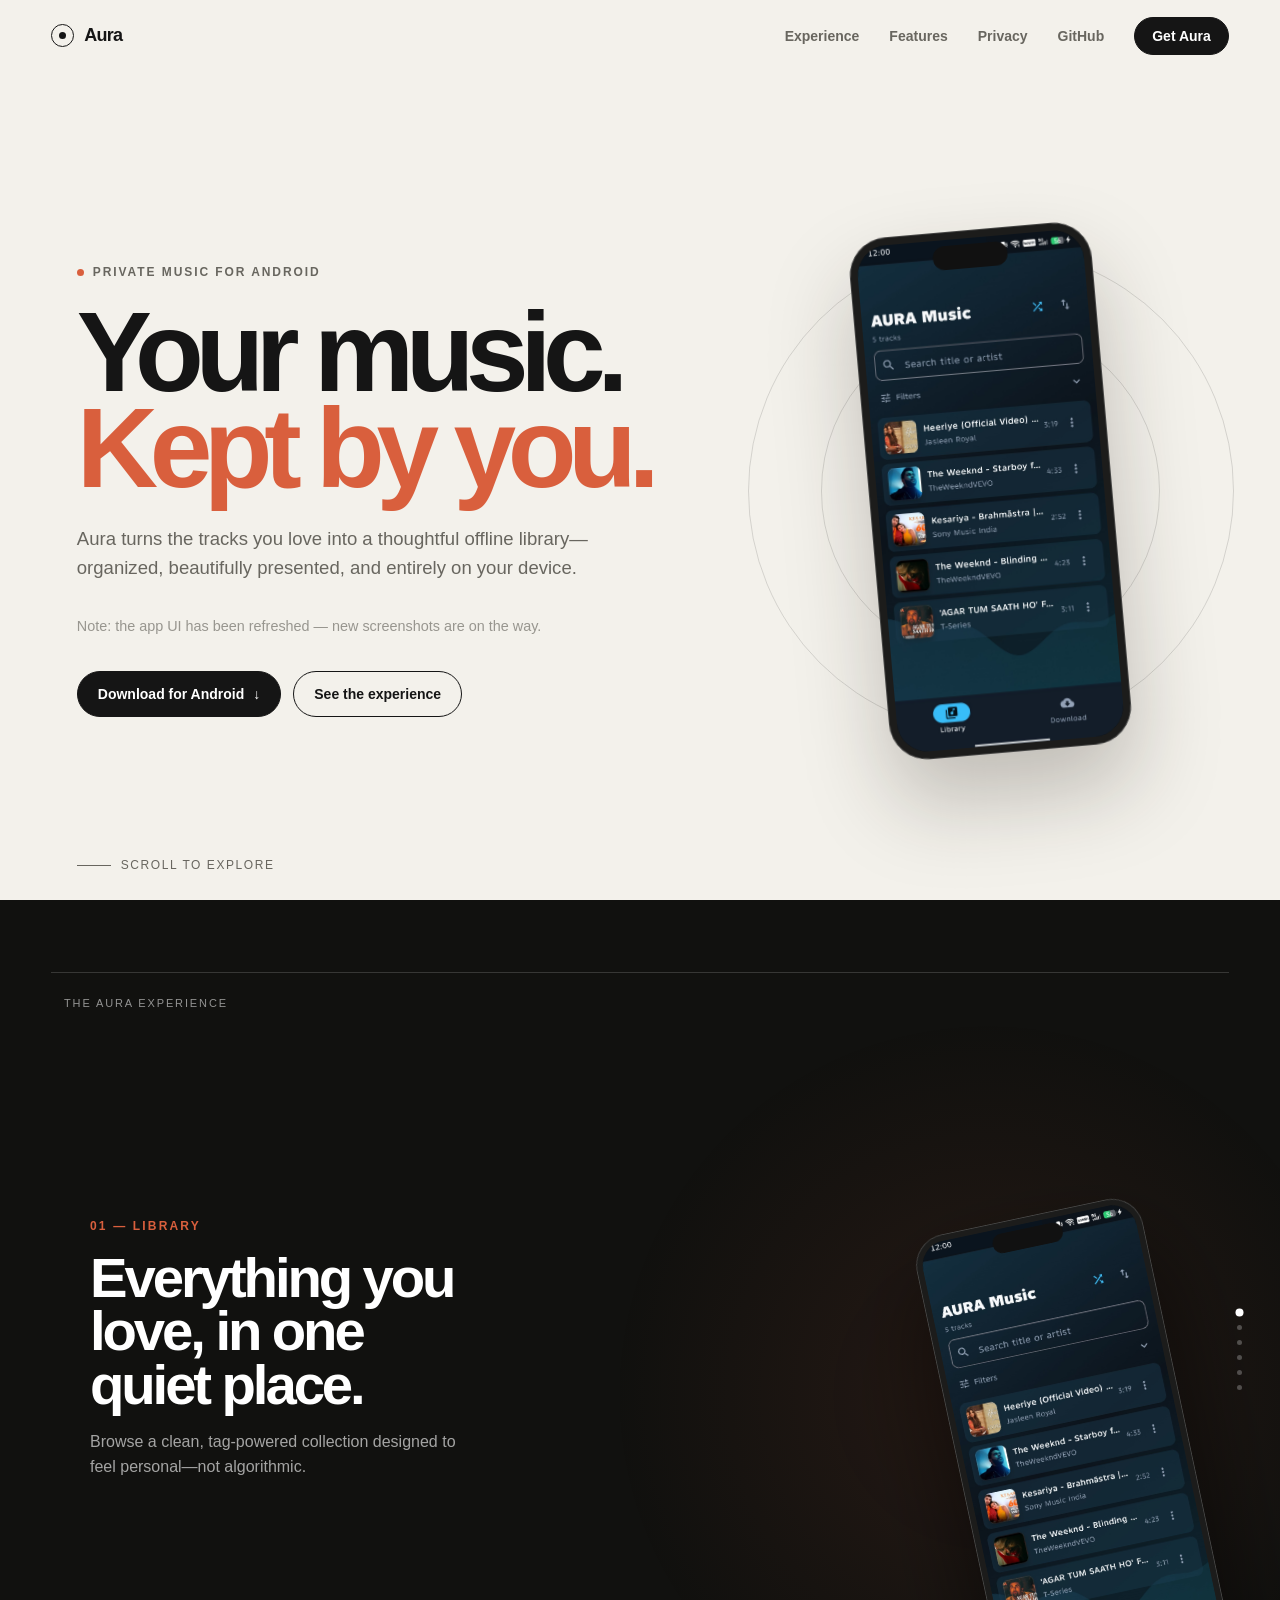
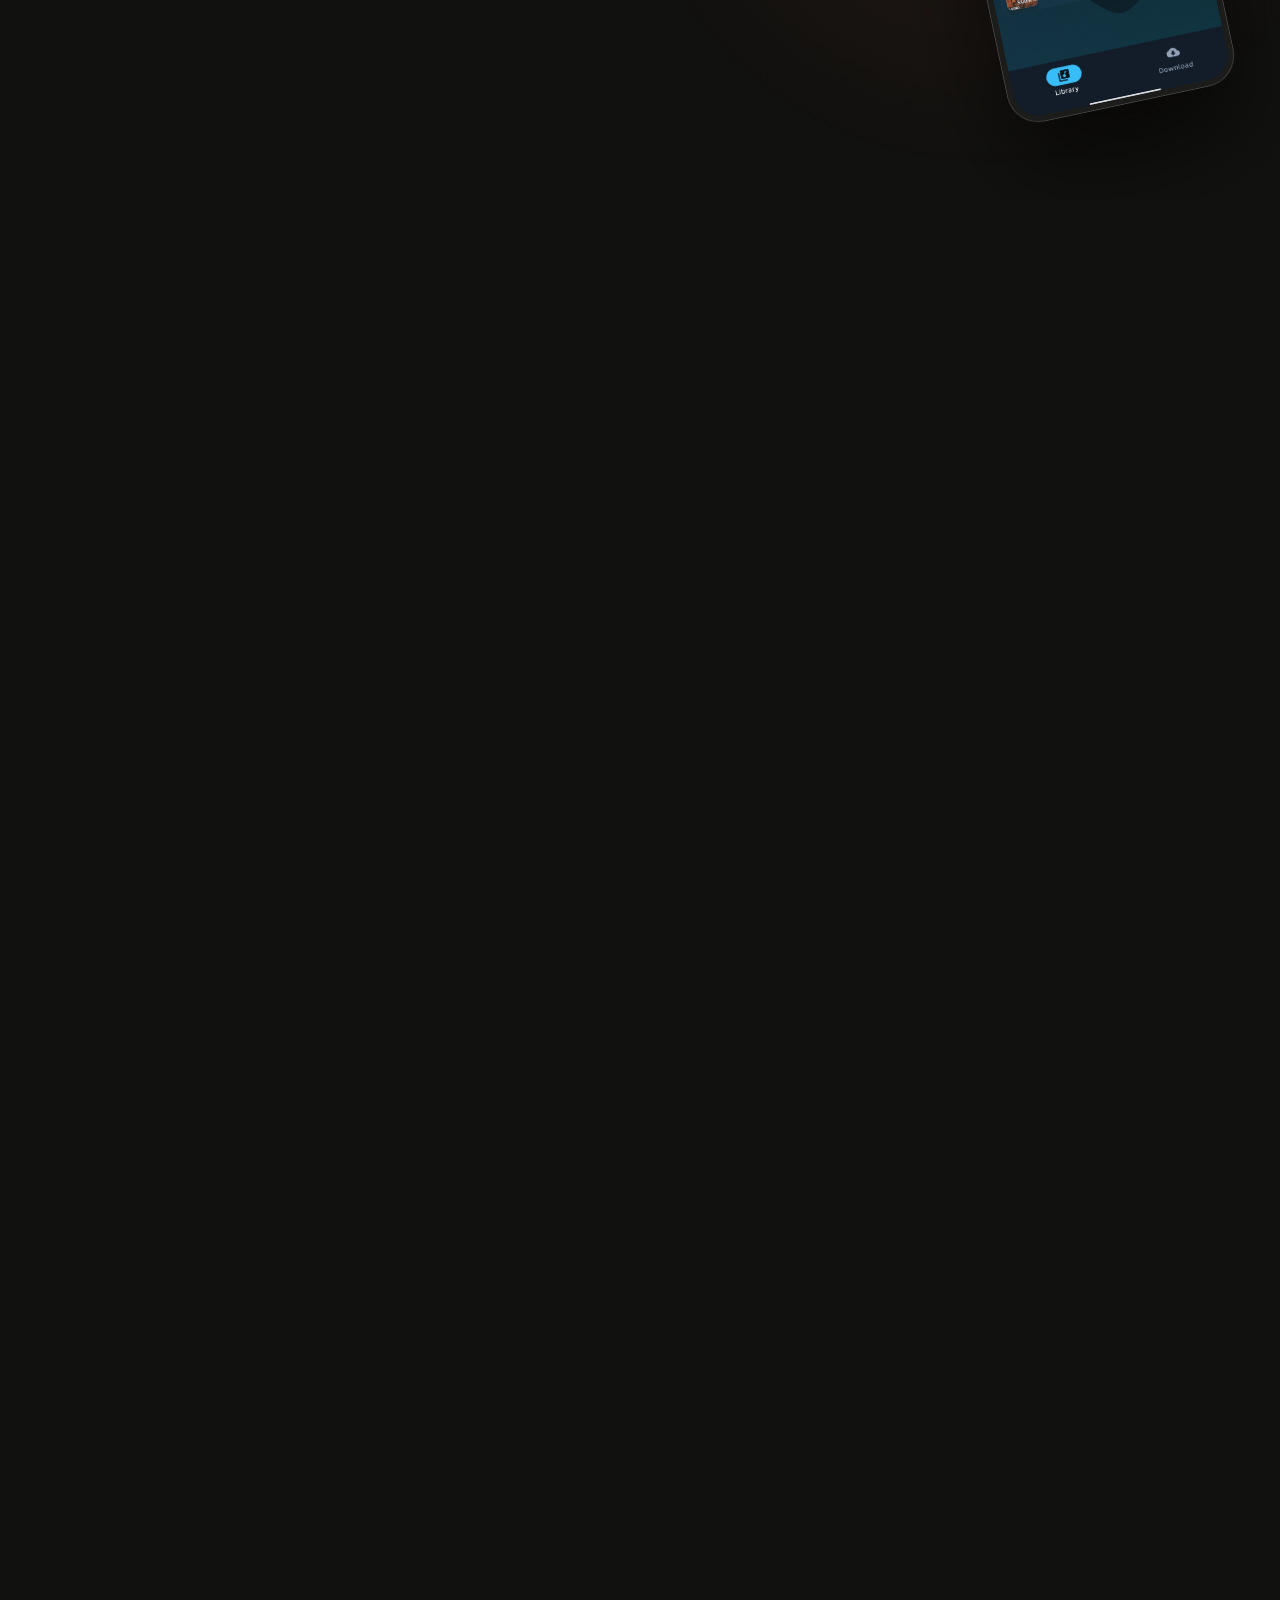
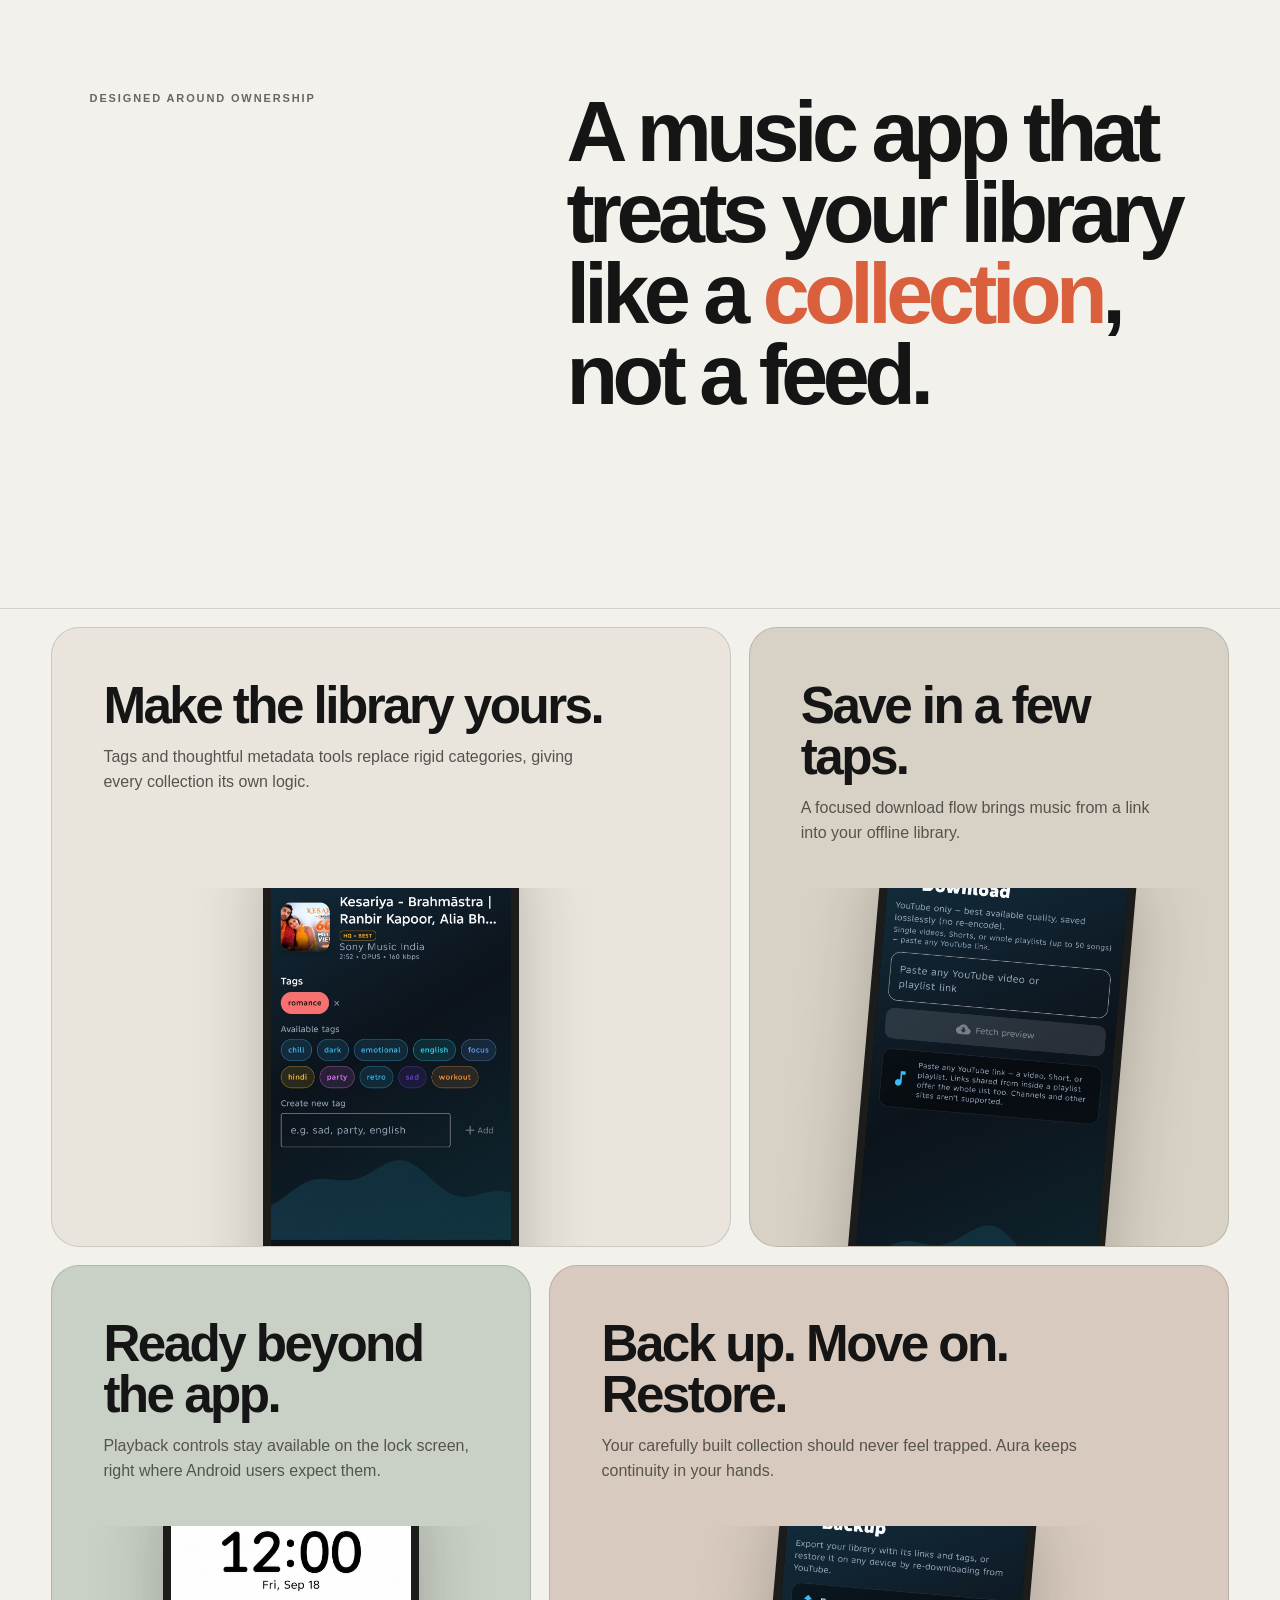
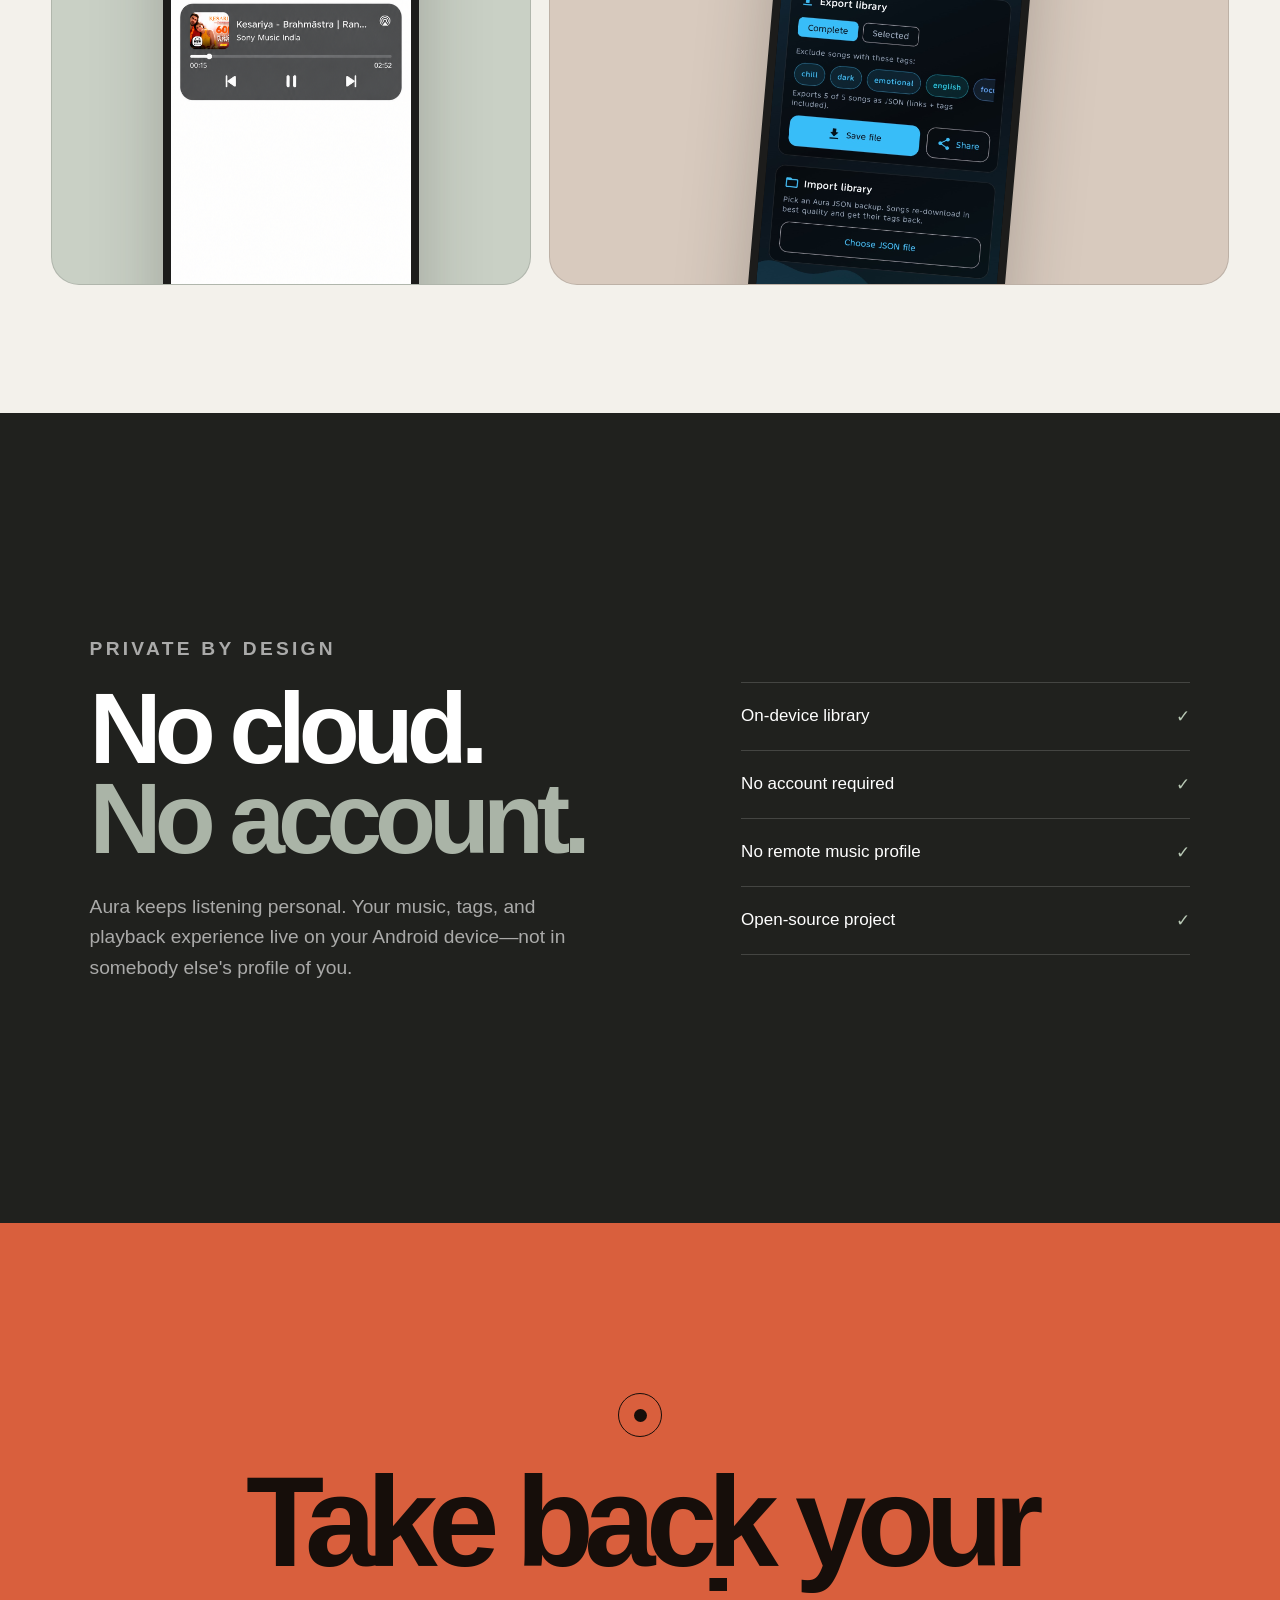
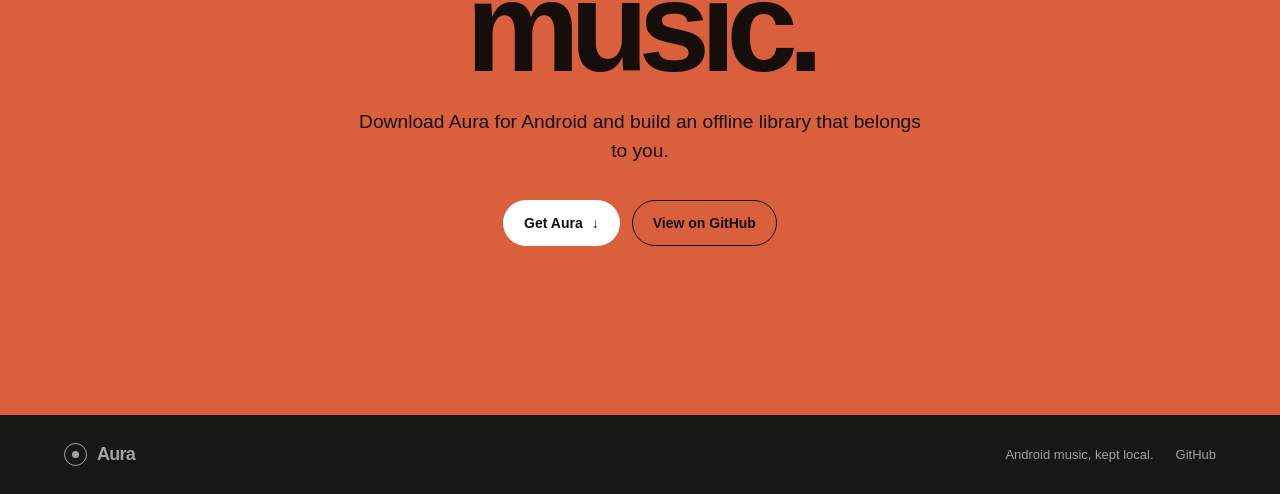
==== site/index.html @ 4f553256 "feat: vault hardening & UI refinement: playback fixes, shared rows, recency-weighted recommendations" ====
<!doctype html>
<html lang="en">
<head>
  <meta charset="utf-8">
  <meta name="viewport" content="width=device-width,initial-scale=1,viewport-fit=cover">
  <meta name="theme-color" content="#f3f1eb">
  <meta name="description" content="Aura is a private, on-device music player for Android—an offline library built around your music.">
  <title>Aura — Your music, kept by you</title>

  <style>
    :root {
      --paper:#f3f1eb;
      --ink:#151515;
      --muted:#68665f;
      --line:rgba(21,21,21,.14);
      --dark:#11110f;
      --accent:#d95f3d;
      --nav-h:72px;
      --ease:cubic-bezier(.22,.61,.36,1);
    }

    *{box-sizing:border-box}
    html{scroll-behavior:smooth;background:var(--paper)}
    body{
      margin:0;
      color:var(--ink);
      background:var(--paper);
      font-family:Inter,ui-sans-serif,-apple-system,BlinkMacSystemFont,"Segoe UI",sans-serif;
      -webkit-font-smoothing:antialiased;
      overflow-x:hidden
    }
    body.menu-open{overflow:hidden}
    img{display:block;max-width:100%}
    a{color:inherit}
    button{font:inherit}
    button,a{-webkit-tap-highlight-color:transparent}

    .skip{
      position:fixed;z-index:1000;top:10px;left:10px;
      padding:10px 14px;background:#fff;border-radius:999px;
      transform:translateY(-160%)
    }
    .skip:focus{transform:none}

    .nav{
      position:fixed;z-index:100;inset:0 0 auto;height:var(--nav-h);
      display:flex;align-items:center;justify-content:space-between;
      padding:0 clamp(20px,4vw,64px);
      border-bottom:1px solid transparent;
      transition:background .35s,border-color .35s
    }
    .nav.is-solid{
      background:rgba(243,241,235,.88);
      border-color:var(--line);
      backdrop-filter:blur(18px);
      -webkit-backdrop-filter:blur(18px)
    }

    .brand{
      display:inline-flex;align-items:center;gap:10px;
      text-decoration:none;font-size:18px;font-weight:760;
      letter-spacing:-.04em
    }
    .brand-mark{
      width:23px;height:23px;border:1.5px solid currentColor;
      border-radius:50%;display:grid;place-items:center
    }
    .brand-mark::after{
      content:"";width:7px;height:7px;background:currentColor;border-radius:50%
    }

    .desktop-nav{display:flex;align-items:center;gap:30px}
    .desktop-nav a,.mobile-panel a{
      text-decoration:none;font-size:14px;font-weight:650
    }
    .desktop-nav a:not(.button-link){color:var(--muted)}

    .button-link,.button{
      display:inline-flex;align-items:center;justify-content:center;gap:9px;
      min-height:46px;padding:0 20px;border-radius:999px;
      text-decoration:none;font-size:14px;font-weight:720;
      border:1px solid var(--ink);
      transition:transform .25s var(--ease),background .25s,color .25s
    }
    .button-link{
      min-height:38px;padding:0 17px;background:var(--ink);color:#fff
    }
    .button:hover,.button-link:hover{transform:translateY(-2px)}
    .button.dark{background:var(--ink);color:#fff}
    .button.light{border-color:rgba(255,255,255,.35);background:#fff;color:#111}
    .button.ghost{background:transparent}

    .menu-button{
      display:none;width:44px;height:44px;padding:0;border:0;
      background:transparent;place-items:center;cursor:pointer
    }
    .menu-button span,.menu-button::before,.menu-button::after{
      content:"";display:block;width:22px;height:1.5px;background:currentColor;
      transition:transform .25s,opacity .2s
    }
    .menu-button span{margin:5px 0}
    .menu-button[aria-expanded="true"] span{opacity:0}
    .menu-button[aria-expanded="true"]::before{transform:translateY(6.5px) rotate(45deg)}
    .menu-button[aria-expanded="true"]::after{transform:translateY(-6.5px) rotate(-45deg)}

    .mobile-panel{
      position:fixed;z-index:90;inset:var(--nav-h) 0 0;
      background:var(--paper);display:flex;flex-direction:column;
      padding:38px 24px 24px;gap:12px;visibility:hidden;opacity:0;
      transform:translateY(-12px);transition:.25s var(--ease)
    }
    .mobile-panel.open{visibility:visible;opacity:1;transform:none}
    .mobile-panel a{
      font-size:clamp(28px,9vw,50px);padding:10px 0;
      border-bottom:1px solid var(--line);letter-spacing:-.04em
    }
    .mobile-panel .button{margin-top:auto;font-size:16px;border:0}

    .hero{
      position:relative;min-height:100svh;
      padding:calc(var(--nav-h) + 70px) clamp(22px,6vw,100px) 60px;
      display:grid;place-items:center;overflow:hidden
    }
    .hero-grid{
      width:min(1380px,100%);
      display:grid;
      grid-template-columns:minmax(0,1.05fr) minmax(310px,.7fr);
      align-items:center;gap:5vw
    }
    .eyebrow{
      display:flex;align-items:center;gap:9px;margin:0 0 26px;
      color:var(--muted);font-size:12px;font-weight:750;
      text-transform:uppercase;letter-spacing:.16em
    }
    .eyebrow::before{
      content:"";width:7px;height:7px;border-radius:50%;background:var(--accent)
    }
    h1,h2,h3,p{margin-top:0}
    h1{
      max-width:830px;margin-bottom:28px;
      font-size:clamp(64px,8.8vw,142px);
      line-height:.85;letter-spacing:-.075em;font-weight:730
    }
    h1 span{display:block;color:var(--accent)}
    .hero-copy>p:not(.eyebrow){
      max-width:580px;margin-bottom:33px;color:var(--muted);
      font-size:clamp(17px,1.45vw,22px);line-height:1.55
    }
    .actions{display:flex;gap:12px;flex-wrap:wrap}

    .hero-stage{
      position:relative;height:min(70vh,720px);min-height:500px;
      display:grid;place-items:center;perspective:1200px
    }
    .hero-orbit{
      position:absolute;width:min(38vw,510px);aspect-ratio:1;
      border:1px solid var(--line);border-radius:50%
    }
    .hero-orbit::before,.hero-orbit::after{
      content:"";position:absolute;inset:15%;
      border:1px solid var(--line);border-radius:50%
    }
    .hero-orbit::after{
      inset:35%;background:var(--accent);border:0;opacity:.08
    }

    .phone{
      position:relative;width:clamp(235px,19vw,310px);
      aspect-ratio:9/19.4;border-radius:clamp(35px,3vw,49px);
      padding:8px;background:#1c1c1b;
      box-shadow:0 44px 85px rgba(38,32,24,.25),
                 inset 0 0 0 1px rgba(255,255,255,.18);
      transform-style:preserve-3d;overflow:hidden
    }
    .phone::before{
      content:"";position:absolute;z-index:5;top:14px;left:50%;
      width:31%;height:24px;transform:translateX(-50%);
      border-radius:15px;background:#111
    }
    .phone::after{
      content:"";position:absolute;z-index:5;right:-3px;top:25%;
      width:3px;height:18%;border-radius:3px;background:#4c4c49
    }
    .screen-stack{
      position:relative;width:100%;height:100%;overflow:hidden;
      border-radius:calc(clamp(35px,3vw,49px) - 8px);background:#0d0d0c
    }
    .phone-screen{
      position:absolute;inset:0;width:100%;height:100%;object-fit:cover;
      opacity:0;transform:scale(1.035);
      transition:opacity .5s var(--ease),transform .7s var(--ease)
    }
    .phone-screen.active{opacity:1;transform:scale(1)}
    .hero-phone{animation:hero-in 1.45s .15s var(--ease) both}

    @keyframes hero-in{
      from{
        opacity:0;
        transform:translate3d(32vw,25vh,0) rotate(18deg) scale(.66)
      }
      to{opacity:1;transform:rotate(-5deg)}
    }

    .scroll-hint{
      position:absolute;bottom:28px;left:clamp(22px,6vw,100px);
      display:flex;align-items:center;gap:10px;color:var(--muted);
      font-size:12px;text-transform:uppercase;letter-spacing:.13em
    }
    .scroll-hint i{
      width:34px;height:1px;background:currentColor;animation:hint 1.6s infinite
    }
    @keyframes hint{
      50%{transform:scaleX(.45);transform-origin:left}
    }

    .story{position:relative;height:600vh;background:#11110f;color:#fff}
    .story-sticky{position:sticky;top:0;height:100svh;overflow:hidden}
    .story-bg{
      position:absolute;inset:0;
      background:radial-gradient(circle at var(--glow-x,50%) 55%,
      rgba(217,95,61,.12),transparent 34%);
      opacity:.85
    }
    .story-rule{
      position:absolute;inset:var(--nav-h) clamp(20px,4vw,60px) auto;
      height:1px;background:rgba(255,255,255,.16)
    }
    .chapter-label{
      position:absolute;top:calc(var(--nav-h) + 25px);
      left:clamp(22px,5vw,76px);font-size:11px;text-transform:uppercase;
      letter-spacing:.17em;color:rgba(255,255,255,.55)
    }
    .story-phone-wrap{
      position:absolute;inset:0;display:grid;place-items:center;
      pointer-events:none;perspective:1600px
    }
    .story-phone{
      width:clamp(230px,22vw,330px);will-change:transform;
      box-shadow:0 60px 120px rgba(0,0,0,.6),
                 inset 0 0 0 1px rgba(255,255,255,.18)
    }

    .chapters{position:absolute;inset:0;pointer-events:none}
    .chapter{
      position:absolute;top:50%;width:min(420px,31vw);
      opacity:0;transform:translateY(calc(-50% + 28px));
      will-change:opacity,transform
    }
    .chapter:nth-child(odd){left:clamp(24px,7vw,110px)}
    .chapter:nth-child(even){right:clamp(24px,7vw,110px)}
    .chapter-number{
      display:block;margin-bottom:18px;color:var(--accent);
      font-size:12px;font-weight:800;letter-spacing:.18em
    }
    .chapter h2{
      margin-bottom:19px;font-size:clamp(38px,4.4vw,72px);
      line-height:.95;letter-spacing:-.055em;font-weight:690
    }
    .chapter p{
      max-width:380px;margin:0;color:rgba(255,255,255,.62);
      font-size:clamp(15px,1.25vw,19px);line-height:1.55
    }

    .progress-dots{
      position:absolute;z-index:4;right:clamp(18px,3vw,44px);
      top:50%;display:grid;gap:10px;transform:translateY(-50%)
    }
    .progress-dots i{
      display:block;width:5px;height:5px;border-radius:50%;
      background:rgba(255,255,255,.25);transition:.25s
    }
    .progress-dots i.active{background:#fff;transform:scale(1.6)}

    .editorial{position:relative;background:var(--paper)}
    .intro{
      padding:clamp(100px,15vw,220px) clamp(22px,7vw,110px);
      display:grid;grid-template-columns:.75fr 1.25fr;gap:8vw;
      border-bottom:1px solid var(--line)
    }
    .section-kicker{
      font-size:11px;font-weight:800;letter-spacing:.17em;
      text-transform:uppercase;color:var(--muted)
    }
    .display-copy{
      max-width:950px;margin:0;font-size:clamp(44px,6.6vw,108px);
      line-height:.96;letter-spacing:-.065em;font-weight:690
    }
    .display-copy em{color:var(--accent);font-style:normal}

    .feature-grid{
      display:grid;grid-template-columns:repeat(12,1fr);gap:18px;
      padding:18px clamp(18px,4vw,64px) clamp(100px,10vw,160px)
    }
    .feature-card{
      position:relative;min-height:620px;padding:clamp(28px,4vw,56px);
      border:1px solid var(--line);border-radius:28px;
      overflow:hidden;background:#e9e5dc
    }
    .feature-card:nth-child(1){grid-column:span 7}
    .feature-card:nth-child(2){grid-column:span 5;background:#d8d1c5}
    .feature-card:nth-child(3){grid-column:span 5;background:#c9d0c5}
    .feature-card:nth-child(4){grid-column:span 7;background:#d8cabe}
    .feature-card h3{
      max-width:570px;margin-bottom:14px;
      font-size:clamp(31px,4vw,58px);line-height:1;letter-spacing:-.05em
    }
    .feature-card p{
      max-width:510px;color:#56534d;line-height:1.55;font-size:16px
    }
    .card-visual{
      position:absolute;inset:42% 0 0;display:grid;
      place-items:end center;overflow:hidden
    }
    .card-phone{
      width:clamp(210px,20vw,310px);transform:translateY(20%);
      box-shadow:0 38px 70px rgba(36,32,26,.25)
    }
    .feature-card:nth-child(even) .card-phone{
      transform:translateY(24%) rotate(5deg)
    }

    .privacy{
      min-height:90svh;padding:clamp(90px,12vw,170px) clamp(22px,7vw,110px);
      background:#20211e;color:#fff;display:grid;
      grid-template-columns:1.1fr .9fr;align-items:center;gap:8vw
    }
    .privacy h2{
      max-width:780px;margin-bottom:28px;font-size:clamp(52px,7.8vw,120px);
      line-height:.9;letter-spacing:-.07em
    }
    .privacy h2 span{color:#aab4a7}
    .privacy p{
      max-width:520px;color:rgba(255,255,255,.62);
      font-size:clamp(17px,1.5vw,22px);line-height:1.6
    }
    .privacy-list{
      list-style:none;margin:0;padding:0;
      border-top:1px solid rgba(255,255,255,.16)
    }
    .privacy-list li{
      display:flex;align-items:center;justify-content:space-between;
      padding:23px 0;border-bottom:1px solid rgba(255,255,255,.16);
      font-size:17px
    }
    .privacy-list li::after{content:"✓";color:#b8c8b5}

    .closing{
      min-height:88svh;padding:100px 24px;display:grid;place-items:center;
      text-align:center;background:var(--accent);color:#160e0a
    }
    .closing-inner{max-width:1100px}
    .closing .brand-mark{margin:0 auto 33px;width:44px;height:44px}
    .closing .brand-mark::after{width:13px;height:13px}
    .closing h2{
      margin-bottom:28px;font-size:clamp(64px,10vw,156px);
      line-height:.82;letter-spacing:-.075em
    }
    .closing p{
      margin:0 auto 34px;max-width:580px;
      font-size:clamp(17px,1.5vw,21px);line-height:1.5
    }

    footer{
      padding:28px clamp(22px,5vw,76px);display:flex;
      justify-content:space-between;align-items:center;gap:24px;
      background:#171715;color:rgba(255,255,255,.6);font-size:13px
    }
    footer div{display:flex;gap:22px}
    footer a{text-decoration:none}

    .reveal{
      opacity:0;transform:translateY(28px);
      transition:opacity .8s var(--ease),transform .8s var(--ease)
    }
    .reveal.visible{opacity:1;transform:none}

    @media(max-width:900px){
      .desktop-nav{display:none}
      .menu-button{display:grid}
      .hero{padding-top:calc(var(--nav-h) + 50px)}
      .hero-grid{grid-template-columns:1fr;text-align:center}
      .hero-copy{display:grid;justify-items:center}
      .hero-copy>p:not(.eyebrow){max-width:670px}
      .actions{justify-content:center}
      .hero-stage{height:54vh;min-height:440px}
      .hero-orbit{width:min(72vw,460px)}
      .scroll-hint{display:none}
      .chapter{width:min(42vw,330px)}
      .chapter:nth-child(odd){left:24px}
      .chapter:nth-child(even){right:24px}
      .chapter h2{font-size:clamp(34px,6vw,52px)}
      .intro{grid-template-columns:1fr;gap:34px}
      .feature-card:nth-child(n){grid-column:span 12;min-height:650px}
      .privacy{grid-template-columns:1fr;gap:60px}
    }

    @media(max-width:620px){
      :root{--nav-h:64px}
      .nav{padding:0 18px}
      .hero{min-height:100svh;padding:110px 18px 35px}
      h1{font-size:clamp(58px,18vw,94px)}
      .hero-stage{min-height:405px;height:48vh}
      .hero-phone{width:210px}
      .story{height:530vh}
      .story-phone-wrap{align-items:start;padding-top:17vh}
      .story-phone{width:190px}
      .chapter{
        top:auto!important;left:22px!important;right:22px!important;
        bottom:7vh;width:auto;text-align:center;transform:translateY(20px)
      }
      .chapter p{margin-inline:auto}
      .chapter h2{font-size:clamp(35px,11vw,54px)}
      .chapter-number{margin-bottom:10px}
      .progress-dots{right:12px}
      .intro{padding:100px 22px}
      .feature-grid{padding:12px 12px 90px;gap:12px}
      .feature-card:nth-child(n){
        min-height:590px;padding:30px 24px;border-radius:22px
      }
      .card-visual{inset:45% 0 0}
      .card-phone{width:235px}
      .privacy{padding:100px 24px}
      .closing{min-height:80svh}
      footer{align-items:flex-start;flex-direction:column}
    }

    @media(prefers-reduced-motion:reduce){
      html{scroll-behavior:auto}
      *,*::before,*::after{
        animation-duration:.001ms!important;
        animation-iteration-count:1!important;
        transition-duration:.001ms!important
      }
      .story{height:auto;padding:90px 22px}
      .story-sticky{
        height:auto;overflow:visible;display:grid;gap:55px
      }
      .story-phone-wrap{
        position:relative;height:540px;padding:0;order:1
      }
      .chapters{position:relative;display:grid;gap:75px;order:2}
      .chapter{
        position:relative!important;inset:auto!important;
        width:min(620px,100%);margin:auto;text-align:center;
        opacity:1!important;transform:none!important
      }
      .chapter p{margin:auto}
      .progress-dots,.story-rule,.chapter-label{display:none}
      .story-phone{transform:none!important}
      .reveal{opacity:1;transform:none}
    }
  </style>
</head>

<body>
  <a class="skip" href="#main">Skip to content</a>

  <header class="nav" id="siteNav">
    <a class="brand" href="#top" aria-label="Aura home">
      <span class="brand-mark" aria-hidden="true"></span>
      Aura
    </a>

    <nav class="desktop-nav" aria-label="Primary navigation">
      <a href="#experience">Experience</a>
      <a href="#features">Features</a>
      <a href="#privacy">Privacy</a>
      <a href="https://github.com/Ai-Chetan/Aura-Music" target="_blank" rel="noopener noreferrer">GitHub</a>
      <a class="button-link" href="https://github.com/Ai-Chetan/Aura-Music/releases" target="_blank" rel="noopener noreferrer">Get Aura</a>
    </nav>

    <button class="menu-button" id="menuButton" type="button"
      aria-label="Open navigation" aria-controls="mobilePanel"
      aria-expanded="false">
      <span></span>
    </button>
  </header>

  <nav class="mobile-panel" id="mobilePanel" aria-label="Mobile navigation">
    <a href="#experience">Experience</a>
    <a href="#features">Features</a>
    <a href="#privacy">Privacy</a>
    <a href="https://github.com/Ai-Chetan/Aura-Music" target="_blank" rel="noopener noreferrer">GitHub</a>
    <a class="button dark" href="https://github.com/Ai-Chetan/Aura-Music/releases" target="_blank" rel="noopener noreferrer">Download Aura</a>
  </nav>

  <main id="main">
    <section class="hero" id="top" aria-labelledby="hero-title">
      <div class="hero-grid">
        <div class="hero-copy">
          <p class="eyebrow">Private music for Android</p>

          <h1 id="hero-title">
            Your music.
            <span>Kept by you.</span>
          </h1>

          <p>
            Aura turns the tracks you love into a thoughtful offline
            library—organized, beautifully presented, and entirely on your
            device.
          </p>

          <p style="opacity:.65;font-size:.9em">
            Note: the app UI has been refreshed — new screenshots are on the way.
          </p>

          <div class="actions">
            <a class="button dark" href="https://github.com/Ai-Chetan/Aura-Music/releases" target="_blank" rel="noopener noreferrer">
              Download for Android <span aria-hidden="true">↓</span>
            </a>
            <a class="button ghost" href="#experience">See the experience</a>
          </div>
        </div>

        <div class="hero-stage" aria-label="Aura app shown on a phone">
          <div class="hero-orbit" aria-hidden="true"></div>

          <div class="phone hero-phone" aria-hidden="true">
            <div class="screen-stack">
              <img class="phone-screen active"
                src="screenshots/library.png"
                data-fallback="../docs/screenshots/library.png"
                alt="">
            </div>
          </div>
        </div>
      </div>

      <div class="scroll-hint" aria-hidden="true">
        <i></i>Scroll to explore
      </div>
    </section>

    <section class="story" id="experience" aria-label="Aura product experience">
      <div class="story-sticky">
        <div class="story-bg" aria-hidden="true"></div>
        <div class="story-rule"></div>
        <div class="chapter-label">The Aura experience</div>

        <div class="story-phone-wrap">
          <div class="phone story-phone" id="storyPhone" aria-hidden="true">
            <div class="screen-stack">
              <img class="phone-screen active" src="screenshots/library.png" data-fallback="../docs/screenshots/library.png" alt="">
              <img class="phone-screen" src="screenshots/download.png" data-fallback="../docs/screenshots/download.png" alt="">
              <img class="phone-screen" src="screenshots/now-playing.png" data-fallback="../docs/screenshots/now-playing.png" alt="">
              <img class="phone-screen" src="screenshots/song-detail.png" data-fallback="../docs/screenshots/song-detail.png" alt="">
              <img class="phone-screen" src="screenshots/backup.png" data-fallback="../docs/screenshots/backup.png" alt="">
              <img class="phone-screen" src="screenshots/lock-screen.png" data-fallback="../docs/screenshots/lock-screen.png" alt="">
            </div>
          </div>
        </div>

        <div class="chapters">
          <article class="chapter">
            <span class="chapter-number">01 — LIBRARY</span>
            <h2>Everything you love, in one quiet place.</h2>
            <p>Browse a clean, tag-powered collection designed to feel personal—not algorithmic.</p>
          </article>

          <article class="chapter">
            <span class="chapter-number">02 — SAVE</span>
            <h2>Paste a link. Keep the music.</h2>
            <p>Bring music into Aura with a direct, understandable flow and best-available audio.</p>
          </article>

          <article class="chapter">
            <span class="chapter-number">03 — LISTEN</span>
            <h2>A player that gets out of the way.</h2>
            <p>Artwork, essential controls, and a focused interface make the track the centerpiece.</p>
          </article>

          <article class="chapter">
            <span class="chapter-number">04 — DETAILS</span>
            <h2>Your library, shaped your way.</h2>
            <p>Edit titles, artwork, artists, and tags so every track belongs exactly where you expect.</p>
          </article>

          <article class="chapter">
            <span class="chapter-number">05 — BACKUP</span>
            <h2>Your collection stays portable.</h2>
            <p>Back up what matters and restore it when you need it. No account required.</p>
          </article>

          <article class="chapter">
            <span class="chapter-number">06 — CONTROLS</span>
            <h2>Present, even when the app is not.</h2>
            <p>Full lock-screen controls keep playback close without pulling you away from the moment.</p>
          </article>
        </div>

        <div class="progress-dots" aria-hidden="true">
          <i></i><i></i><i></i><i></i><i></i><i></i>
        </div>
      </div>
    </section>

    <div class="editorial">
      <section class="intro" aria-labelledby="intro-title">
        <p class="section-kicker reveal">Designed around ownership</p>
        <h2 class="display-copy reveal" id="intro-title">
          A music app that treats your library like a
          <em>collection</em>, not a feed.
        </h2>
      </section>

      <section class="feature-grid" id="features" aria-label="Aura features">
        <article class="feature-card reveal">
          <h3>Make the library yours.</h3>
          <p>Tags and thoughtful metadata tools replace rigid categories, giving every collection its own logic.</p>
          <div class="card-visual">
            <div class="phone card-phone" aria-hidden="true">
              <div class="screen-stack">
                <img class="phone-screen active" src="screenshots/song-detail.png" data-fallback="../docs/screenshots/song-detail.png" alt="">
              </div>
            </div>
          </div>
        </article>

        <article class="feature-card reveal">
          <h3>Save in a few taps.</h3>
          <p>A focused download flow brings music from a link into your offline library.</p>
          <div class="card-visual">
            <div class="phone card-phone" aria-hidden="true">
              <div class="screen-stack">
                <img class="phone-screen active" src="screenshots/download.png" data-fallback="../docs/screenshots/download.png" alt="">
              </div>
            </div>
          </div>
        </article>

        <article class="feature-card reveal">
          <h3>Ready beyond the app.</h3>
          <p>Playback controls stay available on the lock screen, right where Android users expect them.</p>
          <div class="card-visual">
            <div class="phone card-phone" aria-hidden="true">
              <div class="screen-stack">
                <img class="phone-screen active" src="screenshots/lock-screen.png" data-fallback="../docs/screenshots/lock-screen.png" alt="">
              </div>
            </div>
          </div>
        </article>

        <article class="feature-card reveal">
          <h3>Back up. Move on. Restore.</h3>
          <p>Your carefully built collection should never feel trapped. Aura keeps continuity in your hands.</p>
          <div class="card-visual">
            <div class="phone card-phone" aria-hidden="true">
              <div class="screen-stack">
                <img class="phone-screen active" src="screenshots/backup.png" data-fallback="../docs/screenshots/backup.png" alt="">
              </div>
            </div>
          </div>
        </article>
      </section>

      <section class="privacy" id="privacy" aria-labelledby="privacy-title">
        <div class="reveal">
          <p class="section-kicker">Private by design</p>
          <h2 id="privacy-title">No cloud.<br><span>No account.</span></h2>
          <p>
            Aura keeps listening personal. Your music, tags, and playback
            experience live on your Android device—not in somebody else's
            profile of you.
          </p>
        </div>

        <ul class="privacy-list reveal">
          <li>On-device library</li>
          <li>No account required</li>
          <li>No remote music profile</li>
          <li>Open-source project</li>
        </ul>
      </section>

      <section class="closing" aria-labelledby="closing-title">
        <div class="closing-inner reveal">
          <span class="brand-mark" aria-hidden="true"></span>
          <h2 id="closing-title">Take back your music.</h2>
          <p>Download Aura for Android and build an offline library that belongs to you.</p>

          <div class="actions" style="justify-content:center">
            <a class="button light" href="https://github.com/Ai-Chetan/Aura-Music/releases" target="_blank" rel="noopener noreferrer">
              Get Aura <span aria-hidden="true">↓</span>
            </a>
            <a class="button ghost" href="https://github.com/Ai-Chetan/Aura-Music" target="_blank" rel="noopener noreferrer">
              View on GitHub
            </a>
          </div>
        </div>
      </section>
    </div>
  </main>

  <footer>
    <a class="brand" href="#top">
      <span class="brand-mark" aria-hidden="true"></span>
      Aura
    </a>

    <div>
      <span>Android music, kept local.</span>
      <a href="https://github.com/Ai-Chetan/Aura-Music" target="_blank" rel="noopener noreferrer">GitHub</a>
    </div>
  </footer>

  <script>
    (() => {
      "use strict";

      const reduceMotion = matchMedia("(prefers-reduced-motion: reduce)");
      const clamp = (n, min = 0, max = 1) => Math.min(max, Math.max(min, n));
      const lerp = (a, b, t) => a + (b - a) * t;
      const ease = t => 1 - Math.pow(1 - clamp(t), 3);

      document.querySelectorAll("img[data-fallback]").forEach(img => {
        img.addEventListener("error", () => {
          const fallback = img.dataset.fallback;
          if (fallback && !img.src.includes(fallback)) img.src = fallback;
        }, { once: true });
      });

      const nav = document.getElementById("siteNav");
      const menuButton = document.getElementById("menuButton");
      const mobilePanel = document.getElementById("mobilePanel");

      function closeMenu() {
        mobilePanel.classList.remove("open");
        document.body.classList.remove("menu-open");
        menuButton.setAttribute("aria-expanded", "false");
        menuButton.setAttribute("aria-label", "Open navigation");
      }

      menuButton.addEventListener("click", () => {
        const open = menuButton.getAttribute("aria-expanded") !== "true";
        menuButton.setAttribute("aria-expanded", String(open));
        menuButton.setAttribute("aria-label", open ? "Close navigation" : "Open navigation");
        mobilePanel.classList.toggle("open", open);
        document.body.classList.toggle("menu-open", open);
      });

      mobilePanel.querySelectorAll("a").forEach(a => {
        a.addEventListener("click", closeMenu);
      });

      addEventListener("keydown", event => {
        if (event.key === "Escape") closeMenu();
      });

      const reveals = document.querySelectorAll(".reveal");

      if ("IntersectionObserver" in window && !reduceMotion.matches) {
        const observer = new IntersectionObserver(entries => {
          entries.forEach(entry => {
            if (entry.isIntersecting) {
              entry.target.classList.add("visible");
              observer.unobserve(entry.target);
            }
          });
        }, { threshold: 0.14 });

        reveals.forEach(el => observer.observe(el));
      } else {
        reveals.forEach(el => el.classList.add("visible"));
      }

      const story = document.querySelector(".story");
      const storyPhone = document.getElementById("storyPhone");
      const screens = [...storyPhone.querySelectorAll(".phone-screen")];
      const chapters = [...document.querySelectorAll(".chapter")];
      const dots = [...document.querySelectorAll(".progress-dots i")];
      const storyBg = document.querySelector(".story-bg");

      let latestY = scrollY;
      let ticking = false;
      let lastIndex = -1;

      function activateScreen(index) {
        if (index === lastIndex) return;

        lastIndex = index;
        screens.forEach((screen, i) => screen.classList.toggle("active", i === index));
        dots.forEach((dot, i) => dot.classList.toggle("active", i === index));
      }

      function render() {
        ticking = false;
        nav.classList.toggle("is-solid", latestY > 20);

        if (reduceMotion.matches) return;

        const rect = story.getBoundingClientRect();
        const travel = Math.max(1, story.offsetHeight - innerHeight);
        const progress = clamp(-rect.top / travel);
        const chapterFloat = progress * (chapters.length - 1);
        const active = Math.min(
          chapters.length - 1,
          Math.floor(chapterFloat + 0.5)
        );

        activateScreen(active);

        chapters.forEach((chapter, i) => {
          const distance = Math.abs(chapterFloat - i);
          const opacity = clamp(1 - distance * 1.55);
          const direction = chapterFloat - i;

          chapter.style.opacity = opacity.toFixed(3);
          chapter.style.transform =
            `translateY(calc(-50% + ${direction * 34}px))`;
        });

        let x = 0;
        let y = 0;
        let scale = 1;
        let rotate = -4;
        let tilt = 0;

        if (progress < 0.09) {
          const t = ease(progress / 0.09);
          x = lerp(34, 0, t);
          y = lerp(110, 0, t);
          scale = lerp(0.82, 1, t);
          rotate = lerp(-12, -4, t);
        } else if (progress < 0.22) {
          const t = ease((progress - 0.09) / 0.13);
          x = lerp(0, 18, t);
          y = lerp(0, -18, t);
          scale = lerp(1, 1.08, t);
          rotate = lerp(-4, 4, t);
          tilt = lerp(0, -4, t);
        } else if (progress < 0.42) {
          const t = ease((progress - 0.22) / 0.2);
          x = lerp(18, -18, t);
          y = lerp(-18, 12, t);
          scale = lerp(1.08, 0.96, t);
          rotate = lerp(4, -5, t);
          tilt = lerp(-4, 3, t);
        } else if (progress < 0.62) {
          const t = ease((progress - 0.42) / 0.2);
          x = lerp(-18, 22, t);
          y = lerp(12, -10, t);
          scale = lerp(0.96, 1.06, t);
          rotate = lerp(-5, 3, t);
          tilt = lerp(3, -3, t);
        } else if (progress < 0.84) {
          const t = ease((progress - 0.62) / 0.22);
          x = lerp(22, -10, t);
          y = lerp(-10, 20, t);
          scale = lerp(1.06, 0.98, t);
          rotate = lerp(3, -4, t);
          tilt = lerp(-3, 2, t);
        } else {
          const t = ease((progress - 0.84) / 0.16);
          x = lerp(-10, -42, t);
          y = lerp(20, -130, t);
          scale = lerp(0.98, 0.62, t);
          rotate = lerp(-4, -15, t);
          tilt = lerp(2, 8, t);
        }

        const mobile = innerWidth <= 620;

        storyPhone.style.transform =
          `translate3d(${mobile ? x * 0.45 : x}vw,${y}px,0)
           rotateY(${tilt}deg)
           rotateZ(${rotate}deg)
           scale(${scale})`;

        storyBg.style.setProperty("--glow-x", `${50 + x * 0.8}%`);
      }

      function onScroll() {
        latestY = scrollY;

        if (!ticking) {
          ticking = true;
          requestAnimationFrame(render);
        }
      }

      addEventListener("scroll", onScroll, { passive: true });
      addEventListener("resize", onScroll, { passive: true });
      reduceMotion.addEventListener?.("change", onScroll);

      activateScreen(0);
      onScroll();
    })();
  </script>
</body>
</html>
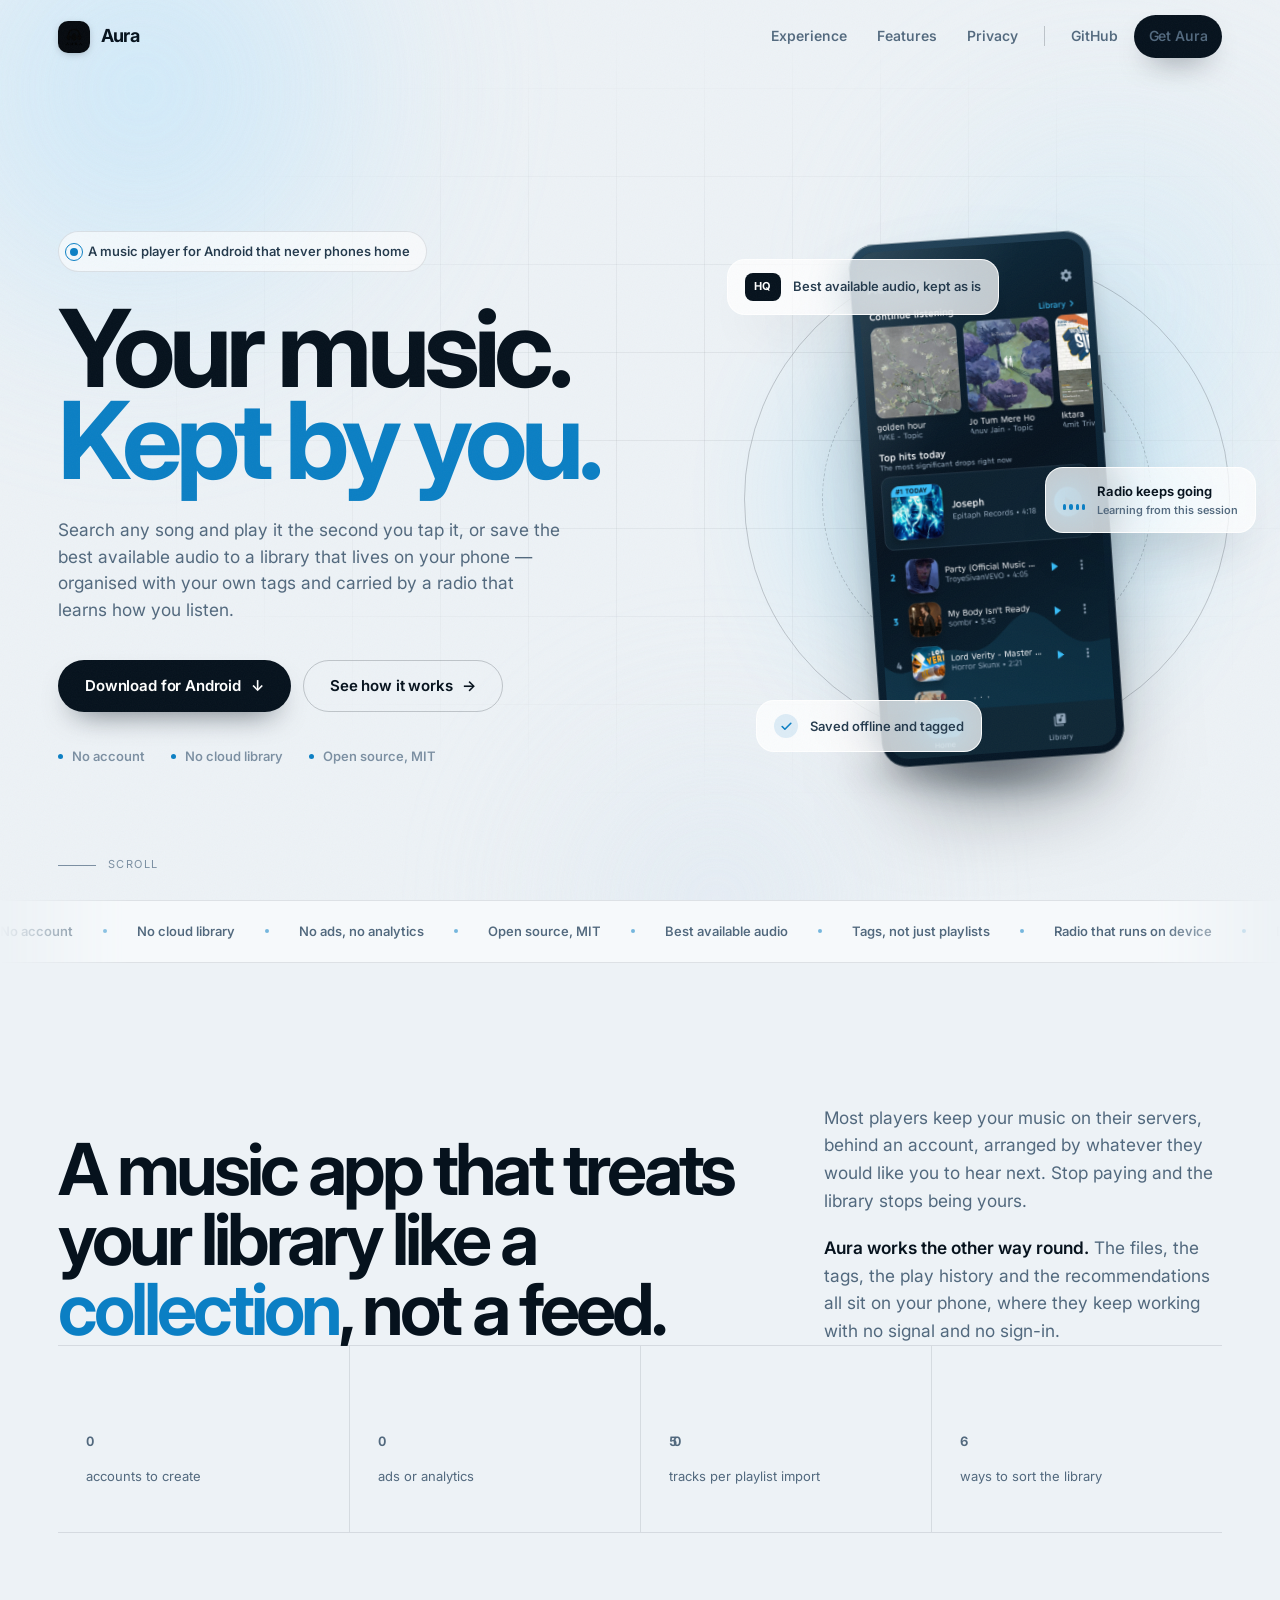
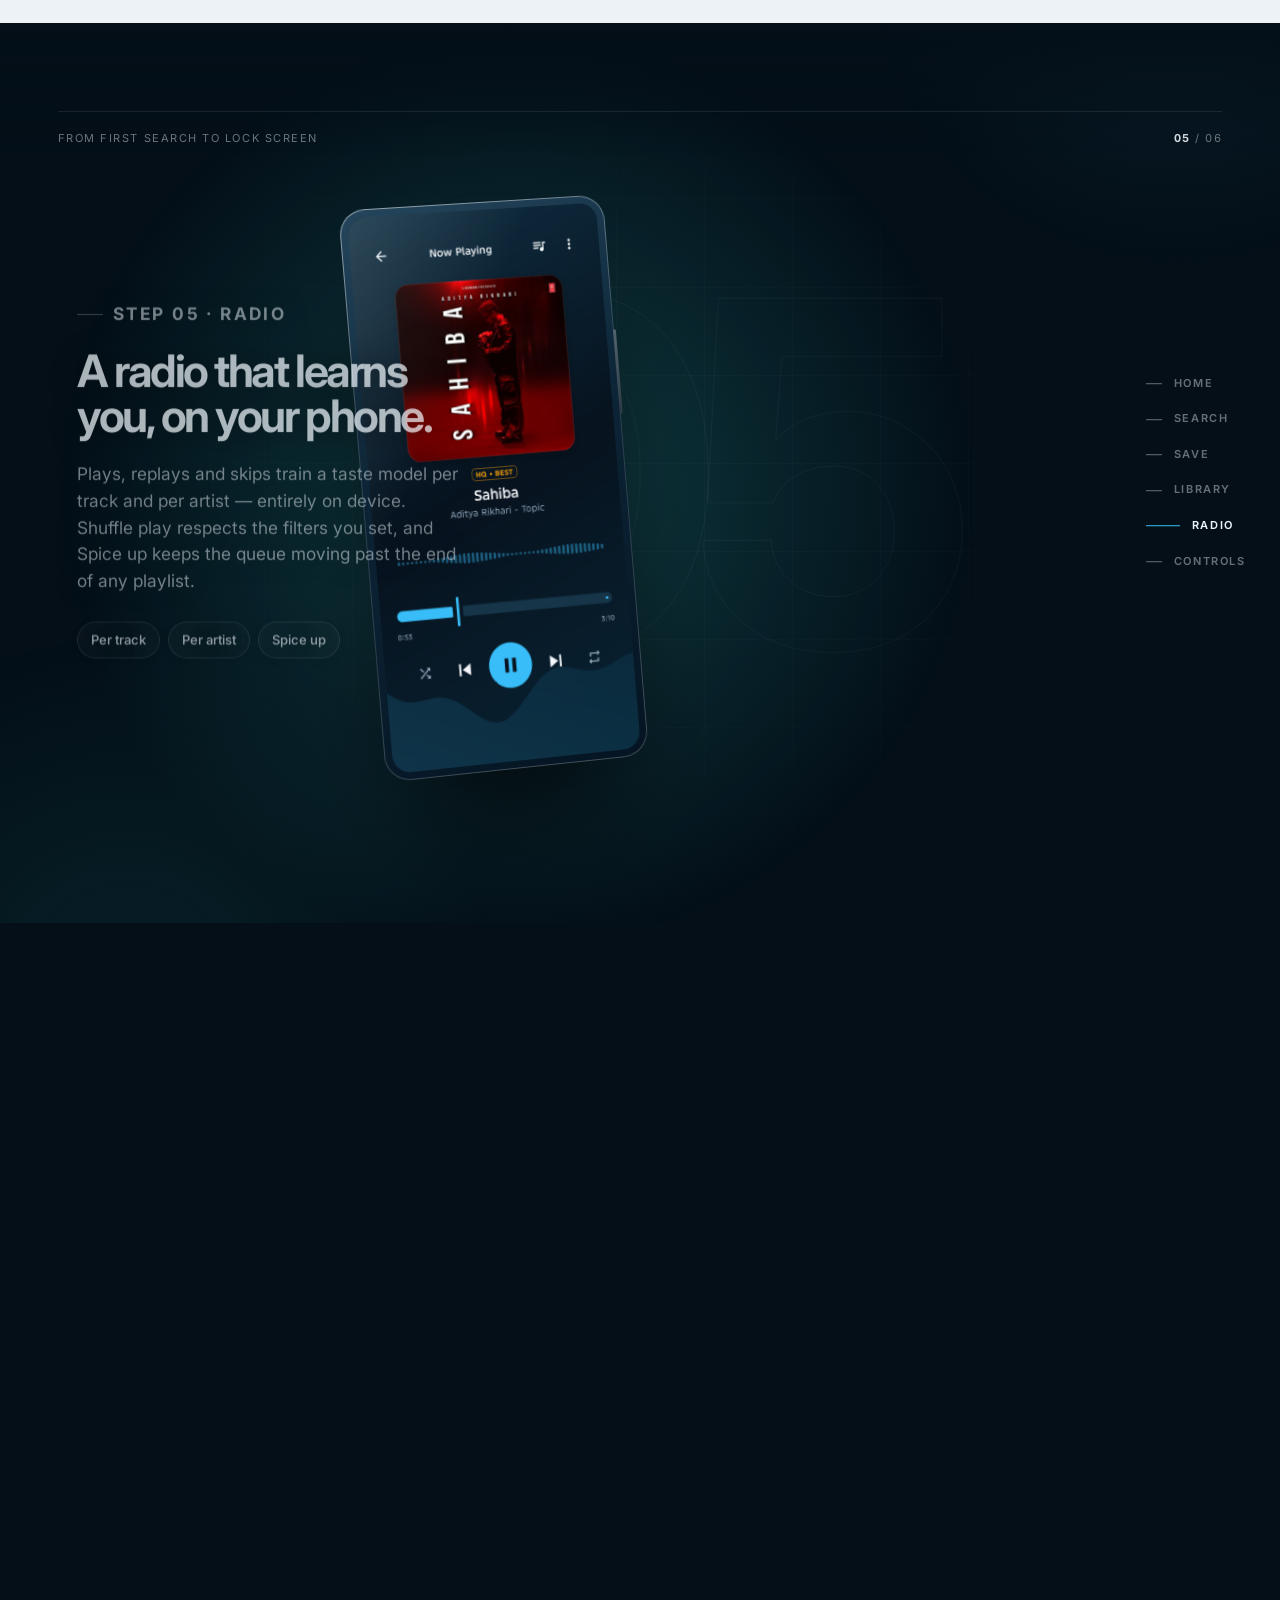
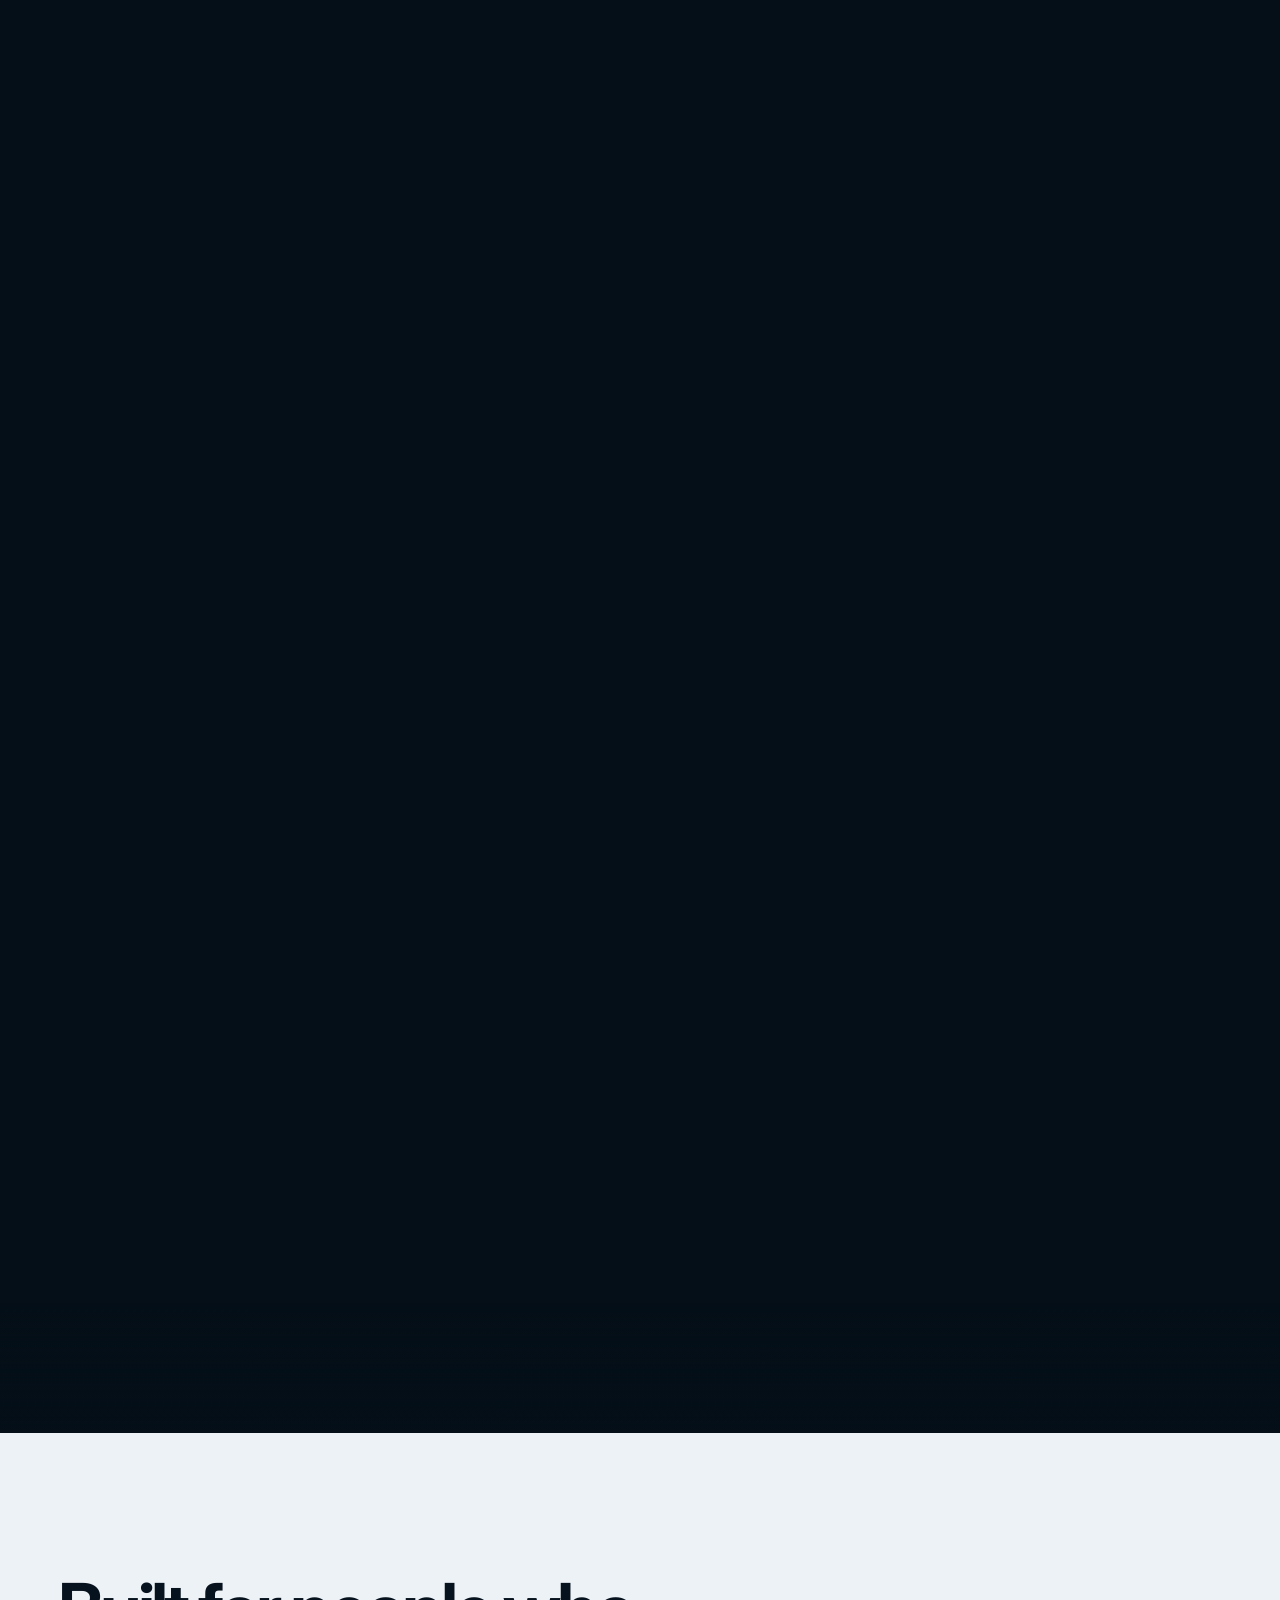
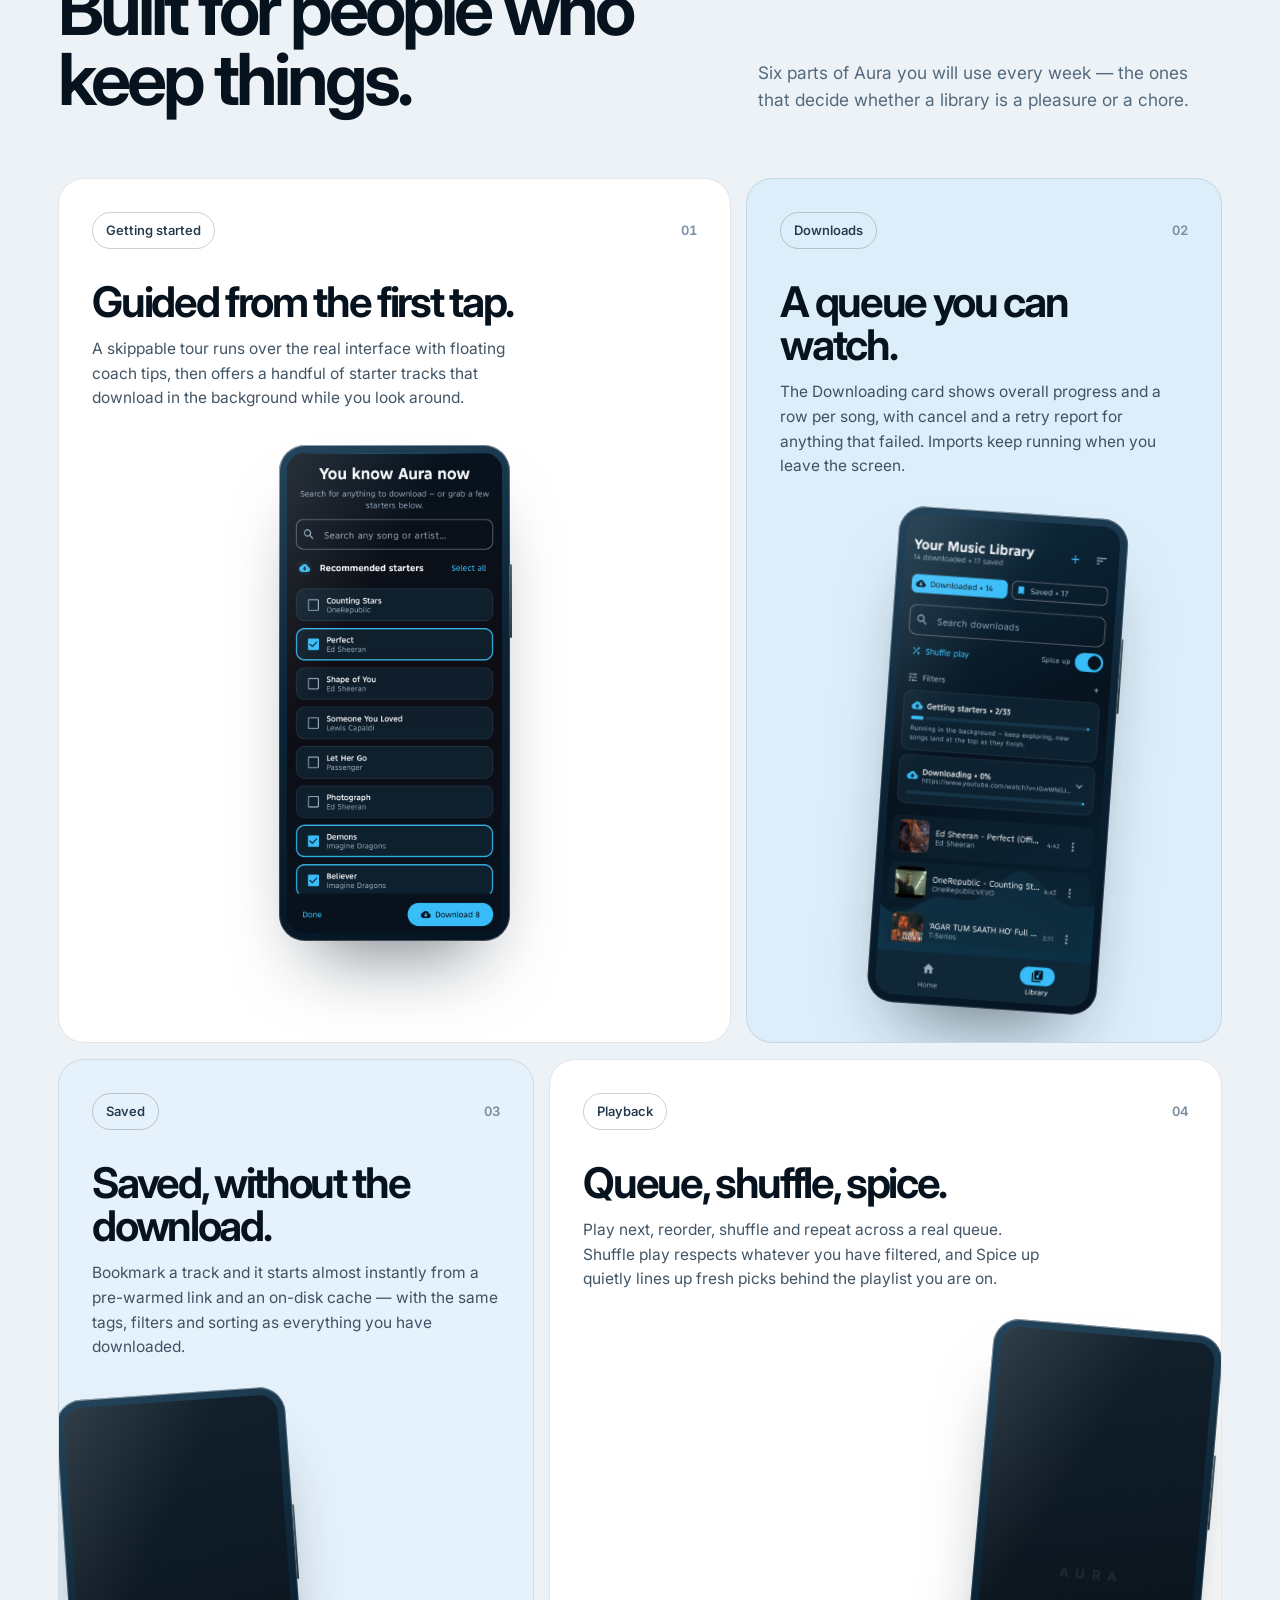
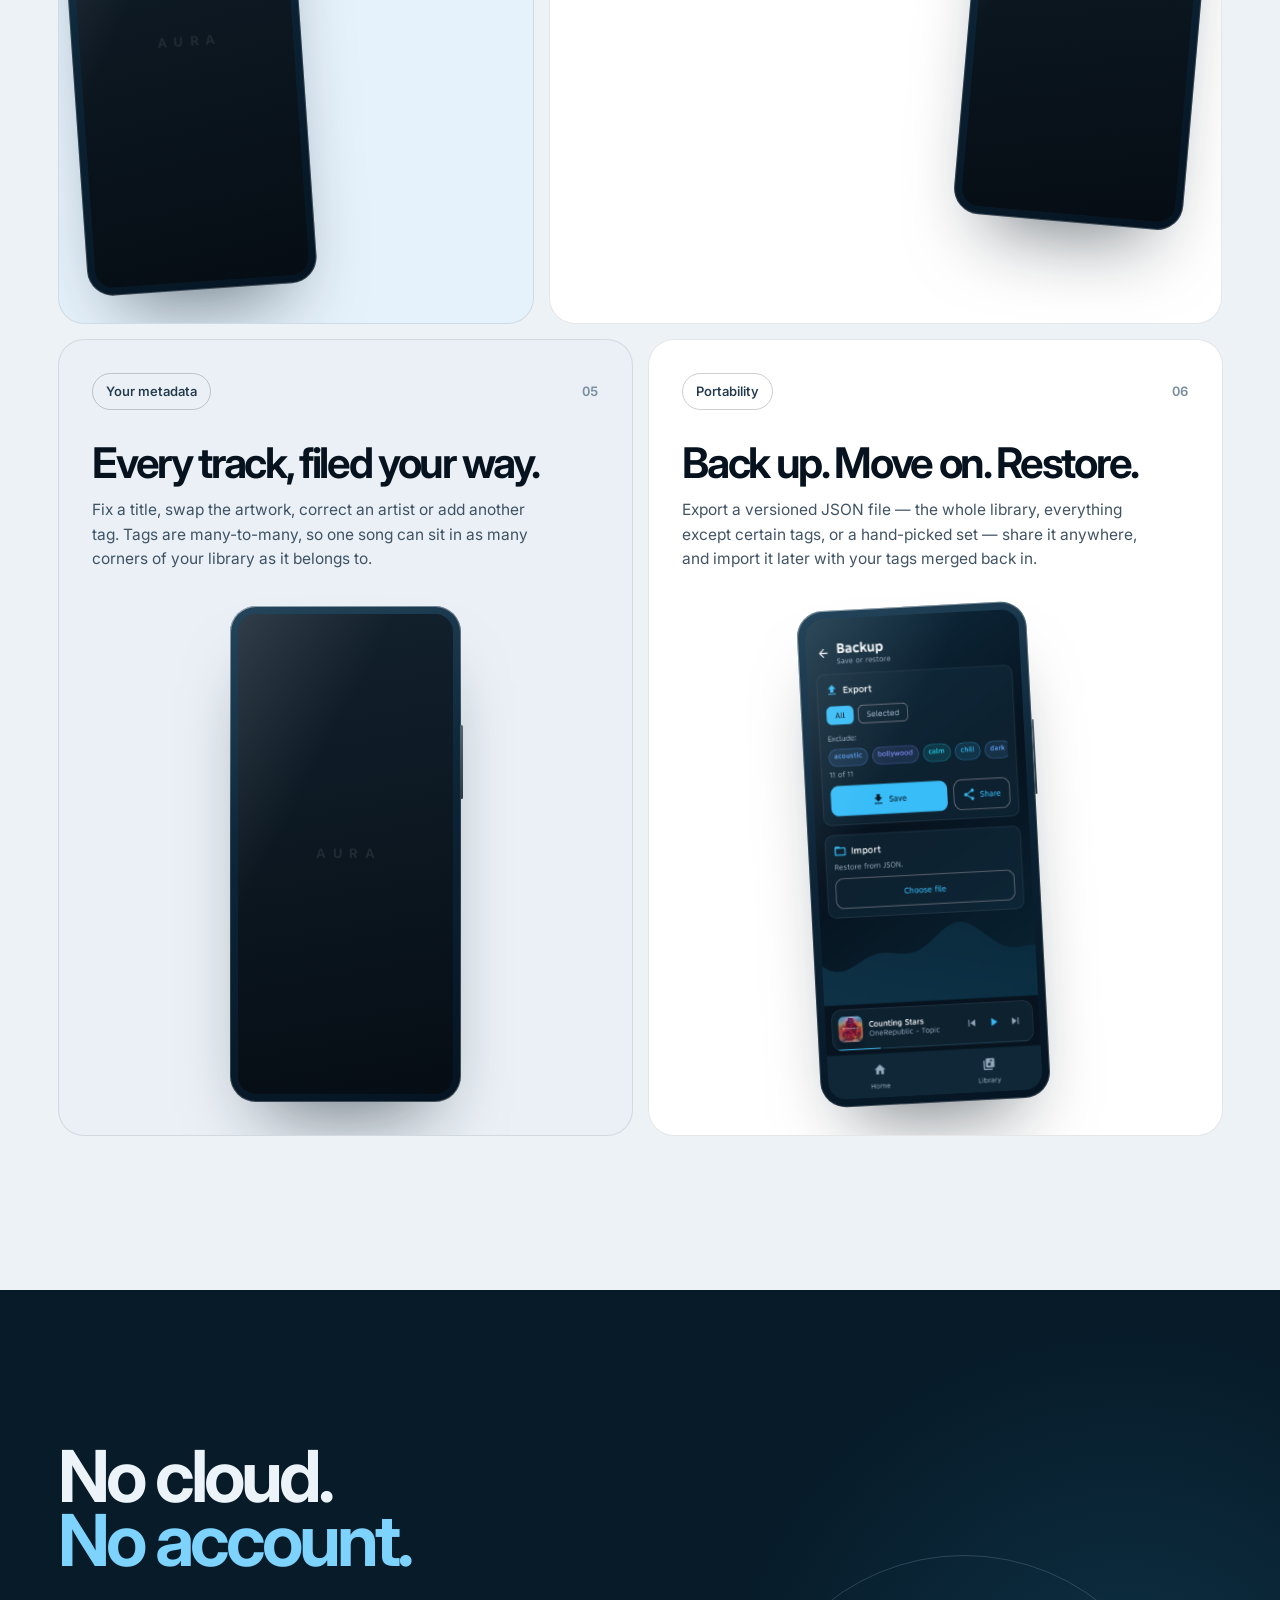
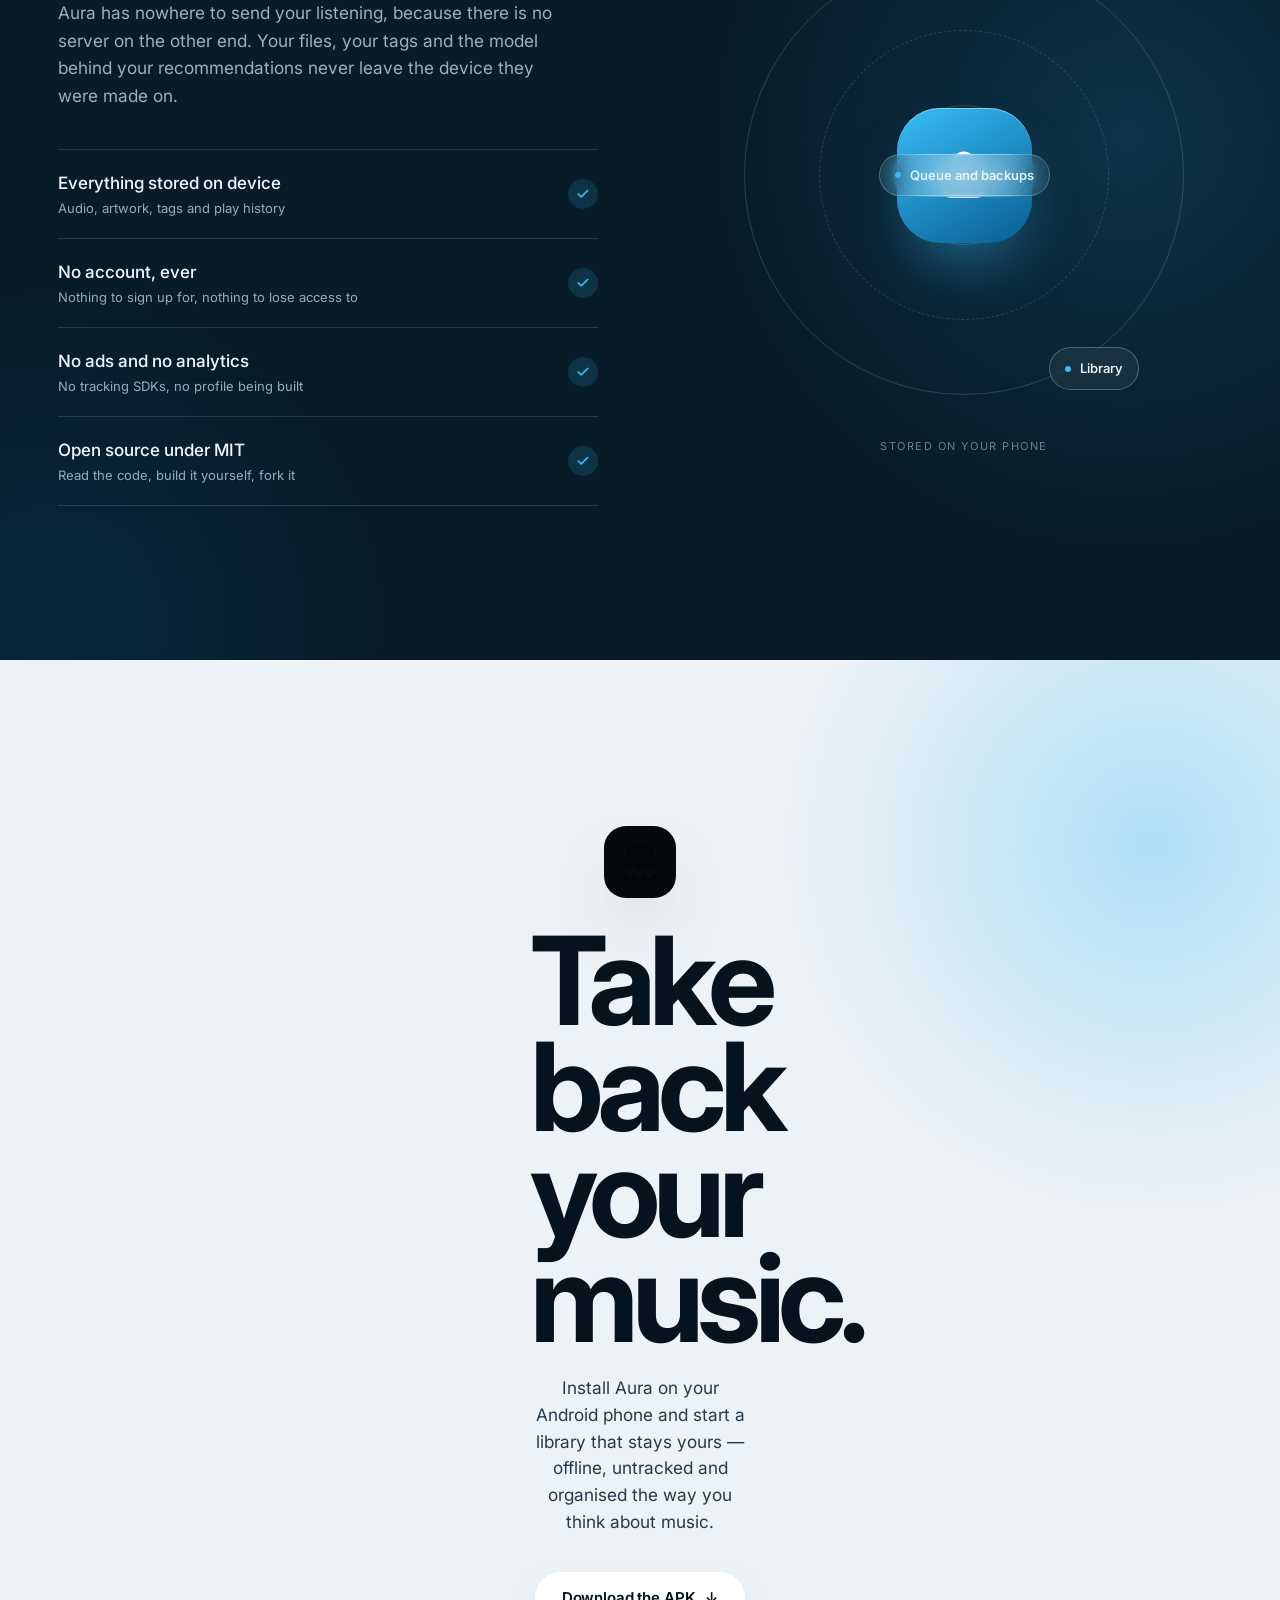
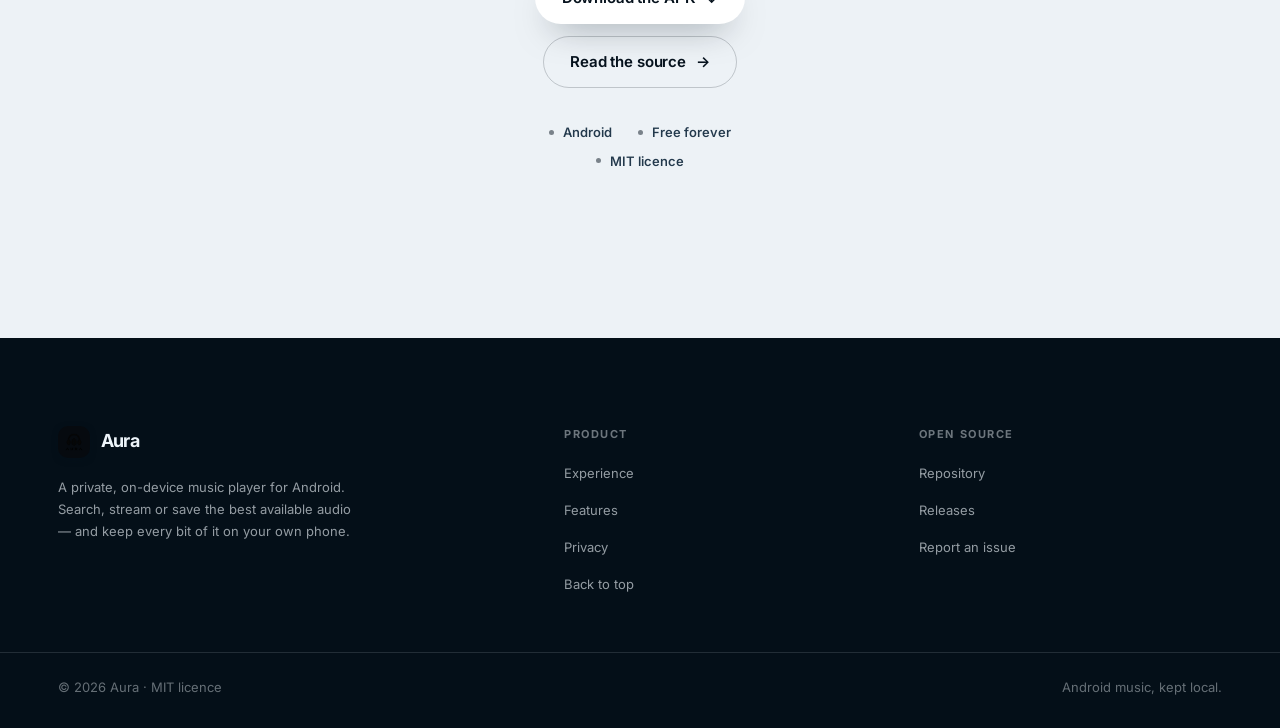
==== commit 3d4fcf58: "Updated Landing Page" ====
--- a/site/index.html
+++ b/site/index.html
@@ -3,888 +3,2867 @@
 <head>
   <meta charset="utf-8">
   <meta name="viewport" content="width=device-width,initial-scale=1,viewport-fit=cover">
-  <meta name="theme-color" content="#f3f1eb">
-  <meta name="description" content="Aura is a private, on-device music player for Android—an offline library built around your music.">
+  <meta name="theme-color" content="#EDF2F6" media="(prefers-color-scheme: light)">
+  <meta name="theme-color" content="#04101A" media="(prefers-color-scheme: dark)">
+  <meta name="color-scheme" content="light">
+  <meta name="description" content="Aura is a private, on-device music player for Android. Search any song, stream it instantly or save the best available audio offline — organised with tags, carried by a radio that learns you. No account, no cloud.">
   <title>Aura — Your music, kept by you</title>
 
+  <link rel="icon" type="image/png" href="aura-icon.png">
+  <link rel="apple-touch-icon" href="app-icon.png">
+  <link rel="canonical" href="https://github.com/Ai-Chetan/Aura-Music">
+
+  <meta property="og:type" content="website">
+  <meta property="og:title" content="Aura — Your music, kept by you">
+  <meta property="og:description" content="A private, on-device music player for Android.">
+  <meta property="og:image" content="app-icon.png">
+  <meta name="twitter:card" content="summary_large_image">
+  <meta name="twitter:title" content="Aura — Your music, kept by you">
+  <meta name="twitter:description" content="A private, on-device music player for Android.">
+  <meta name="twitter:image" content="app-icon.png">
+
+  <link rel="preconnect" href="https://fonts.googleapis.com">
+  <link rel="preconnect" href="https://fonts.gstatic.com" crossorigin>
+  <link rel="preload" as="image" href="screenshots/01-home-continue-listening-top-hits.png">
+  <link href="https://fonts.googleapis.com/css2?family=Inter:opsz,wght@14..32,400..800&display=swap" rel="stylesheet">
+
+  <script>
+    /* Enhancement flag + safety net: if the main script never runs,
+       every pre-animation state is released after 2.6s. */
+    (function () {
+      var root = document.documentElement;
+      root.classList.add("js");
+      window.__auraSafety = setTimeout(function () {
+        root.classList.add("force-ready");
+      }, 2600);
+    })();
+  </script>
+
   <style>
+    /* =====================================================================
+       DESIGN TOKENS
+       ===================================================================== */
+    @property --glow-hue { syntax: "<number>"; inherits: true; initial-value: 196; }
+
     :root {
-      --paper:#f3f1eb;
-      --ink:#151515;
-      --muted:#68665f;
-      --line:rgba(21,21,21,.14);
-      --dark:#11110f;
-      --accent:#d95f3d;
-      --nav-h:72px;
-      --ease:cubic-bezier(.22,.61,.36,1);
-    }
-
-    *{box-sizing:border-box}
-    html{scroll-behavior:smooth;background:var(--paper)}
-    body{
-      margin:0;
-      color:var(--ink);
-      background:var(--paper);
-      font-family:Inter,ui-sans-serif,-apple-system,BlinkMacSystemFont,"Segoe UI",sans-serif;
-      -webkit-font-smoothing:antialiased;
-      overflow-x:hidden
-    }
-    body.menu-open{overflow:hidden}
-    img{display:block;max-width:100%}
-    a{color:inherit}
-    button{font:inherit}
-    button,a{-webkit-tap-highlight-color:transparent}
-
-    .skip{
-      position:fixed;z-index:1000;top:10px;left:10px;
-      padding:10px 14px;background:#fff;border-radius:999px;
-      transform:translateY(-160%)
-    }
-    .skip:focus{transform:none}
-
-    .nav{
-      position:fixed;z-index:100;inset:0 0 auto;height:var(--nav-h);
-      display:flex;align-items:center;justify-content:space-between;
-      padding:0 clamp(20px,4vw,64px);
-      border-bottom:1px solid transparent;
-      transition:background .35s,border-color .35s
-    }
-    .nav.is-solid{
-      background:rgba(243,241,235,.88);
-      border-color:var(--line);
-      backdrop-filter:blur(18px);
-      -webkit-backdrop-filter:blur(18px)
-    }
-
-    .brand{
-      display:inline-flex;align-items:center;gap:10px;
-      text-decoration:none;font-size:18px;font-weight:760;
-      letter-spacing:-.04em
-    }
-    .brand-mark{
-      width:23px;height:23px;border:1.5px solid currentColor;
-      border-radius:50%;display:grid;place-items:center
-    }
-    .brand-mark::after{
-      content:"";width:7px;height:7px;background:currentColor;border-radius:50%
-    }
-
-    .desktop-nav{display:flex;align-items:center;gap:30px}
-    .desktop-nav a,.mobile-panel a{
-      text-decoration:none;font-size:14px;font-weight:650
-    }
-    .desktop-nav a:not(.button-link){color:var(--muted)}
-
-    .button-link,.button{
-      display:inline-flex;align-items:center;justify-content:center;gap:9px;
-      min-height:46px;padding:0 20px;border-radius:999px;
-      text-decoration:none;font-size:14px;font-weight:720;
-      border:1px solid var(--ink);
-      transition:transform .25s var(--ease),background .25s,color .25s
-    }
-    .button-link{
-      min-height:38px;padding:0 17px;background:var(--ink);color:#fff
-    }
-    .button:hover,.button-link:hover{transform:translateY(-2px)}
-    .button.dark{background:var(--ink);color:#fff}
-    .button.light{border-color:rgba(255,255,255,.35);background:#fff;color:#111}
-    .button.ghost{background:transparent}
-
-    .menu-button{
-      display:none;width:44px;height:44px;padding:0;border:0;
-      background:transparent;place-items:center;cursor:pointer
-    }
-    .menu-button span,.menu-button::before,.menu-button::after{
-      content:"";display:block;width:22px;height:1.5px;background:currentColor;
-      transition:transform .25s,opacity .2s
-    }
-    .menu-button span{margin:5px 0}
-    .menu-button[aria-expanded="true"] span{opacity:0}
-    .menu-button[aria-expanded="true"]::before{transform:translateY(6.5px) rotate(45deg)}
-    .menu-button[aria-expanded="true"]::after{transform:translateY(-6.5px) rotate(-45deg)}
-
-    .mobile-panel{
-      position:fixed;z-index:90;inset:var(--nav-h) 0 0;
-      background:var(--paper);display:flex;flex-direction:column;
-      padding:38px 24px 24px;gap:12px;visibility:hidden;opacity:0;
-      transform:translateY(-12px);transition:.25s var(--ease)
-    }
-    .mobile-panel.open{visibility:visible;opacity:1;transform:none}
-    .mobile-panel a{
-      font-size:clamp(28px,9vw,50px);padding:10px 0;
-      border-bottom:1px solid var(--line);letter-spacing:-.04em
-    }
-    .mobile-panel .button{margin-top:auto;font-size:16px;border:0}
-
-    .hero{
-      position:relative;min-height:100svh;
-      padding:calc(var(--nav-h) + 70px) clamp(22px,6vw,100px) 60px;
-      display:grid;place-items:center;overflow:hidden
-    }
-    .hero-grid{
-      width:min(1380px,100%);
-      display:grid;
-      grid-template-columns:minmax(0,1.05fr) minmax(310px,.7fr);
-      align-items:center;gap:5vw
-    }
-    .eyebrow{
-      display:flex;align-items:center;gap:9px;margin:0 0 26px;
-      color:var(--muted);font-size:12px;font-weight:750;
-      text-transform:uppercase;letter-spacing:.16em
-    }
-    .eyebrow::before{
-      content:"";width:7px;height:7px;border-radius:50%;background:var(--accent)
-    }
-    h1,h2,h3,p{margin-top:0}
-    h1{
-      max-width:830px;margin-bottom:28px;
-      font-size:clamp(64px,8.8vw,142px);
-      line-height:.85;letter-spacing:-.075em;font-weight:730
-    }
-    h1 span{display:block;color:var(--accent)}
-    .hero-copy>p:not(.eyebrow){
-      max-width:580px;margin-bottom:33px;color:var(--muted);
-      font-size:clamp(17px,1.45vw,22px);line-height:1.55
-    }
-    .actions{display:flex;gap:12px;flex-wrap:wrap}
-
-    .hero-stage{
-      position:relative;height:min(70vh,720px);min-height:500px;
-      display:grid;place-items:center;perspective:1200px
-    }
-    .hero-orbit{
-      position:absolute;width:min(38vw,510px);aspect-ratio:1;
-      border:1px solid var(--line);border-radius:50%
-    }
-    .hero-orbit::before,.hero-orbit::after{
-      content:"";position:absolute;inset:15%;
-      border:1px solid var(--line);border-radius:50%
-    }
-    .hero-orbit::after{
-      inset:35%;background:var(--accent);border:0;opacity:.08
-    }
-
-    .phone{
-      position:relative;width:clamp(235px,19vw,310px);
-      aspect-ratio:9/19.4;border-radius:clamp(35px,3vw,49px);
-      padding:8px;background:#1c1c1b;
-      box-shadow:0 44px 85px rgba(38,32,24,.25),
-                 inset 0 0 0 1px rgba(255,255,255,.18);
-      transform-style:preserve-3d;overflow:hidden
-    }
-    .phone::before{
-      content:"";position:absolute;z-index:5;top:14px;left:50%;
-      width:31%;height:24px;transform:translateX(-50%);
-      border-radius:15px;background:#111
-    }
-    .phone::after{
-      content:"";position:absolute;z-index:5;right:-3px;top:25%;
-      width:3px;height:18%;border-radius:3px;background:#4c4c49
-    }
-    .screen-stack{
-      position:relative;width:100%;height:100%;overflow:hidden;
-      border-radius:calc(clamp(35px,3vw,49px) - 8px);background:#0d0d0c
-    }
-    .phone-screen{
-      position:absolute;inset:0;width:100%;height:100%;object-fit:cover;
-      opacity:0;transform:scale(1.035);
-      transition:opacity .5s var(--ease),transform .7s var(--ease)
-    }
-    .phone-screen.active{opacity:1;transform:scale(1)}
-    .hero-phone{animation:hero-in 1.45s .15s var(--ease) both}
-
-    @keyframes hero-in{
-      from{
-        opacity:0;
-        transform:translate3d(32vw,25vh,0) rotate(18deg) scale(.66)
-      }
-      to{opacity:1;transform:rotate(-5deg)}
-    }
-
-    .scroll-hint{
-      position:absolute;bottom:28px;left:clamp(22px,6vw,100px);
-      display:flex;align-items:center;gap:10px;color:var(--muted);
-      font-size:12px;text-transform:uppercase;letter-spacing:.13em
-    }
-    .scroll-hint i{
-      width:34px;height:1px;background:currentColor;animation:hint 1.6s infinite
-    }
-    @keyframes hint{
-      50%{transform:scaleX(.45);transform-origin:left}
-    }
-
-    .story{position:relative;height:600vh;background:#11110f;color:#fff}
-    .story-sticky{position:sticky;top:0;height:100svh;overflow:hidden}
-    .story-bg{
-      position:absolute;inset:0;
-      background:radial-gradient(circle at var(--glow-x,50%) 55%,
-      rgba(217,95,61,.12),transparent 34%);
-      opacity:.85
-    }
-    .story-rule{
-      position:absolute;inset:var(--nav-h) clamp(20px,4vw,60px) auto;
-      height:1px;background:rgba(255,255,255,.16)
-    }
-    .chapter-label{
-      position:absolute;top:calc(var(--nav-h) + 25px);
-      left:clamp(22px,5vw,76px);font-size:11px;text-transform:uppercase;
-      letter-spacing:.17em;color:rgba(255,255,255,.55)
-    }
-    .story-phone-wrap{
-      position:absolute;inset:0;display:grid;place-items:center;
-      pointer-events:none;perspective:1600px
-    }
-    .story-phone{
-      width:clamp(230px,22vw,330px);will-change:transform;
-      box-shadow:0 60px 120px rgba(0,0,0,.6),
-                 inset 0 0 0 1px rgba(255,255,255,.18)
-    }
-
-    .chapters{position:absolute;inset:0;pointer-events:none}
-    .chapter{
-      position:absolute;top:50%;width:min(420px,31vw);
-      opacity:0;transform:translateY(calc(-50% + 28px));
-      will-change:opacity,transform
-    }
-    .chapter:nth-child(odd){left:clamp(24px,7vw,110px)}
-    .chapter:nth-child(even){right:clamp(24px,7vw,110px)}
-    .chapter-number{
-      display:block;margin-bottom:18px;color:var(--accent);
-      font-size:12px;font-weight:800;letter-spacing:.18em
-    }
-    .chapter h2{
-      margin-bottom:19px;font-size:clamp(38px,4.4vw,72px);
-      line-height:.95;letter-spacing:-.055em;font-weight:690
-    }
-    .chapter p{
-      max-width:380px;margin:0;color:rgba(255,255,255,.62);
-      font-size:clamp(15px,1.25vw,19px);line-height:1.55
-    }
-
-    .progress-dots{
-      position:absolute;z-index:4;right:clamp(18px,3vw,44px);
-      top:50%;display:grid;gap:10px;transform:translateY(-50%)
-    }
-    .progress-dots i{
-      display:block;width:5px;height:5px;border-radius:50%;
-      background:rgba(255,255,255,.25);transition:.25s
-    }
-    .progress-dots i.active{background:#fff;transform:scale(1.6)}
-
-    .editorial{position:relative;background:var(--paper)}
-    .intro{
-      padding:clamp(100px,15vw,220px) clamp(22px,7vw,110px);
-      display:grid;grid-template-columns:.75fr 1.25fr;gap:8vw;
-      border-bottom:1px solid var(--line)
-    }
-    .section-kicker{
-      font-size:11px;font-weight:800;letter-spacing:.17em;
-      text-transform:uppercase;color:var(--muted)
-    }
-    .display-copy{
-      max-width:950px;margin:0;font-size:clamp(44px,6.6vw,108px);
-      line-height:.96;letter-spacing:-.065em;font-weight:690
-    }
-    .display-copy em{color:var(--accent);font-style:normal}
-
-    .feature-grid{
-      display:grid;grid-template-columns:repeat(12,1fr);gap:18px;
-      padding:18px clamp(18px,4vw,64px) clamp(100px,10vw,160px)
-    }
-    .feature-card{
-      position:relative;min-height:620px;padding:clamp(28px,4vw,56px);
-      border:1px solid var(--line);border-radius:28px;
-      overflow:hidden;background:#e9e5dc
-    }
-    .feature-card:nth-child(1){grid-column:span 7}
-    .feature-card:nth-child(2){grid-column:span 5;background:#d8d1c5}
-    .feature-card:nth-child(3){grid-column:span 5;background:#c9d0c5}
-    .feature-card:nth-child(4){grid-column:span 7;background:#d8cabe}
-    .feature-card h3{
-      max-width:570px;margin-bottom:14px;
-      font-size:clamp(31px,4vw,58px);line-height:1;letter-spacing:-.05em
-    }
-    .feature-card p{
-      max-width:510px;color:#56534d;line-height:1.55;font-size:16px
-    }
-    .card-visual{
-      position:absolute;inset:42% 0 0;display:grid;
-      place-items:end center;overflow:hidden
-    }
-    .card-phone{
-      width:clamp(210px,20vw,310px);transform:translateY(20%);
-      box-shadow:0 38px 70px rgba(36,32,26,.25)
-    }
-    .feature-card:nth-child(even) .card-phone{
-      transform:translateY(24%) rotate(5deg)
-    }
-
-    .privacy{
-      min-height:90svh;padding:clamp(90px,12vw,170px) clamp(22px,7vw,110px);
-      background:#20211e;color:#fff;display:grid;
-      grid-template-columns:1.1fr .9fr;align-items:center;gap:8vw
-    }
-    .privacy h2{
-      max-width:780px;margin-bottom:28px;font-size:clamp(52px,7.8vw,120px);
-      line-height:.9;letter-spacing:-.07em
-    }
-    .privacy h2 span{color:#aab4a7}
-    .privacy p{
-      max-width:520px;color:rgba(255,255,255,.62);
-      font-size:clamp(17px,1.5vw,22px);line-height:1.6
-    }
-    .privacy-list{
-      list-style:none;margin:0;padding:0;
-      border-top:1px solid rgba(255,255,255,.16)
-    }
-    .privacy-list li{
-      display:flex;align-items:center;justify-content:space-between;
-      padding:23px 0;border-bottom:1px solid rgba(255,255,255,.16);
-      font-size:17px
-    }
-    .privacy-list li::after{content:"✓";color:#b8c8b5}
-
-    .closing{
-      min-height:88svh;padding:100px 24px;display:grid;place-items:center;
-      text-align:center;background:var(--accent);color:#160e0a
-    }
-    .closing-inner{max-width:1100px}
-    .closing .brand-mark{margin:0 auto 33px;width:44px;height:44px}
-    .closing .brand-mark::after{width:13px;height:13px}
-    .closing h2{
-      margin-bottom:28px;font-size:clamp(64px,10vw,156px);
-      line-height:.82;letter-spacing:-.075em
-    }
-    .closing p{
-      margin:0 auto 34px;max-width:580px;
-      font-size:clamp(17px,1.5vw,21px);line-height:1.5
-    }
-
-    footer{
-      padding:28px clamp(22px,5vw,76px);display:flex;
-      justify-content:space-between;align-items:center;gap:24px;
-      background:#171715;color:rgba(255,255,255,.6);font-size:13px
-    }
-    footer div{display:flex;gap:22px}
-    footer a{text-decoration:none}
-
-    .reveal{
-      opacity:0;transform:translateY(28px);
-      transition:opacity .8s var(--ease),transform .8s var(--ease)
-    }
-    .reveal.visible{opacity:1;transform:none}
-
-    @media(max-width:900px){
-      .desktop-nav{display:none}
-      .menu-button{display:grid}
-      .hero{padding-top:calc(var(--nav-h) + 50px)}
-      .hero-grid{grid-template-columns:1fr;text-align:center}
-      .hero-copy{display:grid;justify-items:center}
-      .hero-copy>p:not(.eyebrow){max-width:670px}
-      .actions{justify-content:center}
-      .hero-stage{height:54vh;min-height:440px}
-      .hero-orbit{width:min(72vw,460px)}
-      .scroll-hint{display:none}
-      .chapter{width:min(42vw,330px)}
-      .chapter:nth-child(odd){left:24px}
-      .chapter:nth-child(even){right:24px}
-      .chapter h2{font-size:clamp(34px,6vw,52px)}
-      .intro{grid-template-columns:1fr;gap:34px}
-      .feature-card:nth-child(n){grid-column:span 12;min-height:650px}
-      .privacy{grid-template-columns:1fr;gap:60px}
-    }
-
-    @media(max-width:620px){
-      :root{--nav-h:64px}
-      .nav{padding:0 18px}
-      .hero{min-height:100svh;padding:110px 18px 35px}
-      h1{font-size:clamp(58px,18vw,94px)}
-      .hero-stage{min-height:405px;height:48vh}
-      .hero-phone{width:210px}
-      .story{height:530vh}
-      .story-phone-wrap{align-items:start;padding-top:17vh}
-      .story-phone{width:190px}
-      .chapter{
-        top:auto!important;left:22px!important;right:22px!important;
-        bottom:7vh;width:auto;text-align:center;transform:translateY(20px)
-      }
-      .chapter p{margin-inline:auto}
-      .chapter h2{font-size:clamp(35px,11vw,54px)}
-      .chapter-number{margin-bottom:10px}
-      .progress-dots{right:12px}
-      .intro{padding:100px 22px}
-      .feature-grid{padding:12px 12px 90px;gap:12px}
-      .feature-card:nth-child(n){
-        min-height:590px;padding:30px 24px;border-radius:22px
-      }
-      .card-visual{inset:45% 0 0}
-      .card-phone{width:235px}
-      .privacy{padding:100px 24px}
-      .closing{min-height:80svh}
-      footer{align-items:flex-start;flex-direction:column}
-    }
-
-    @media(prefers-reduced-motion:reduce){
-      html{scroll-behavior:auto}
-      *,*::before,*::after{
-        animation-duration:.001ms!important;
-        animation-iteration-count:1!important;
-        transition-duration:.001ms!important
-      }
-      .story{height:auto;padding:90px 22px}
-      .story-sticky{
-        height:auto;overflow:visible;display:grid;gap:55px
-      }
-      .story-phone-wrap{
-        position:relative;height:540px;padding:0;order:1
-      }
-      .chapters{position:relative;display:grid;gap:75px;order:2}
-      .chapter{
-        position:relative!important;inset:auto!important;
-        width:min(620px,100%);margin:auto;text-align:center;
-        opacity:1!important;transform:none!important
-      }
-      .chapter p{margin:auto}
-      .progress-dots,.story-rule,.chapter-label{display:none}
-      .story-phone{transform:none!important}
-      .reveal{opacity:1;transform:none}
+      /* Light surfaces */
+      --paper:            #EDF2F6;
+      --paper-raised:     #FFFFFF;
+      --paper-warm:       #F6F9FB;
+      --tint-sky:         #E6F2FB;
+      --tint-ice:         #EAF0F6;
+      --tint-soft:        #DCEEFA;
+
+      /* Ink */
+      --ink:              #06121D;
+      --ink-soft:         #23394C;
+      --muted:            #52697E;
+      --muted-2:          #7B8FA2;
+
+      /* Dark surfaces */
+      --night:            #040F18;
+      --night-2:          #071B29;
+      --on-dark:          #EDF4F9;
+      --on-dark-muted:    #92A8BB;
+
+      /* Accent — controlled blue/cyan only */
+      --accent:           #0B7FC4;
+      --accent-deep:      #075E92;
+      --accent-bright:    #38BDF8;
+      --accent-pale:      #7DD3FC;
+
+      /* Hairlines */
+      --line:             rgba(6,18,29,.10);
+      --line-strong:      rgba(6,18,29,.20);
+      --line-dark:        rgba(237,244,249,.13);
+      --line-dark-strong: rgba(237,244,249,.26);
+
+      /* Type */
+      --font: "Inter", ui-sans-serif, -apple-system, BlinkMacSystemFont, "Segoe UI", Roboto, sans-serif;
+      --fs-display:  clamp(3.25rem, 8.4vw, 8.75rem);
+      --fs-h2:       clamp(2.4rem, 5.6vw, 5.25rem);
+      --fs-h3:       clamp(1.75rem, 3.3vw, 3.1rem);
+      --fs-lede:     clamp(1.0625rem, 1.35vw, 1.3125rem);
+      --fs-body:     clamp(0.9688rem, 1.05vw, 1.0625rem);
+      --fs-small:    0.8125rem;
+      --fs-micro:    0.6875rem;
+      --track-mega:  -.055em;
+      --track-tight: -.035em;
+      --track-wide:  .14em;
+
+      /* Rhythm */
+      --gutter:      clamp(20px, 4.5vw, 72px);
+      --section-y:   clamp(88px, 11vw, 168px);
+      --nav-h:       74px;
+
+      /* Shape */
+      --r-xs: 8px; --r-md: 18px; --r-lg: 26px; --r-pill: 999px;
+      --phone-r: 26px; --phone-r-inner: 18px;
+
+      /* Depth */
+      --shadow-lg: 0 48px 92px -40px rgba(6,18,29,.45);
+      --shadow-phone: 0 54px 96px -34px rgba(4,15,24,.55), 0 12px 32px -16px rgba(4,15,24,.4);
+
+      /* Motion */
+      --ease:        cubic-bezier(.22,.61,.36,1);
+      --ease-out:    cubic-bezier(.16,1,.3,1);
+      --ease-in-out: cubic-bezier(.65,0,.35,1);
+      --d-fast: .22s; --d-base: .4s; --d-slow: .85s;
+    }
+
+    /* =====================================================================
+       RESET / BASE
+       ===================================================================== */
+    *, *::before, *::after { box-sizing: border-box; }
+
+    html {
+      scroll-behavior: smooth;
+      background: var(--paper);
+      -webkit-text-size-adjust: 100%;
+    }
+
+    body {
+      margin: 0;
+      background: var(--paper);
+      color: var(--ink);
+      font-family: var(--font);
+      font-size: var(--fs-body);
+      line-height: 1.6;
+      font-synthesis-weight: none;
+      -webkit-font-smoothing: antialiased;
+      -moz-osx-font-smoothing: grayscale;
+      text-rendering: optimizeLegibility;
+      overflow-x: hidden;
+      overflow-x: clip; /* clip keeps position: sticky working */
+    }
+
+    body.is-locked { overflow: hidden; }
+
+    h1, h2, h3, h4, p, figure, ul, ol, dl { margin: 0; }
+    ul, ol { padding: 0; list-style: none; }
+    img, svg { display: block; max-width: 100%; }
+    a { color: inherit; text-decoration: none; }
+    button { font: inherit; color: inherit; background: none; border: 0; }
+    a, button { -webkit-tap-highlight-color: transparent; }
+    strong, b { font-weight: 660; }
+
+    ::selection { background: var(--accent-bright); color: var(--ink); }
+
+    :focus-visible {
+      outline: 2px solid var(--accent);
+      outline-offset: 3px;
+      border-radius: 6px;
+    }
+    .story :focus-visible, .privacy :focus-visible, .site-footer :focus-visible {
+      outline-color: var(--accent-bright);
+    }
+
+    .sr-only {
+      position: absolute; width: 1px; height: 1px; padding: 0; margin: -1px;
+      overflow: hidden; clip: rect(0 0 0 0); clip-path: inset(50%); white-space: nowrap;
+    }
+
+    .skip {
+      position: fixed; z-index: 3000; top: 12px; left: 12px;
+      padding: 12px 18px; border-radius: var(--r-pill);
+      background: var(--ink); color: #fff;
+      font-size: var(--fs-small); font-weight: 620;
+      transform: translateY(-200%);
+      transition: transform var(--d-base) var(--ease-out);
+    }
+    .skip:focus-visible { transform: none; }
+
+    /* Anchored sections clear the fixed header */
+    #ownership, #features, #privacy { scroll-margin-top: calc(var(--nav-h) + 12px); }
+    #top { scroll-margin-top: 0; }
+
+    .lede {
+      font-size: var(--fs-lede);
+      line-height: 1.55;
+      color: var(--muted);
+      max-width: 34ch;
+    }
+
+    /* Ambient film grain — one fixed composited layer */
+    .grain {
+      position: fixed; inset: 0; z-index: 300;
+      pointer-events: none; opacity: .035;
+      background-image: url("data:image/svg+xml,%3Csvg xmlns='http://www.w3.org/2000/svg' width='180' height='180'%3E%3Cfilter id='n'%3E%3CfeTurbulence type='fractalNoise' baseFrequency='.85' numOctaves='3' stitchTiles='stitch'/%3E%3C/filter%3E%3Crect width='100%25' height='100%25' filter='url(%23n)'/%3E%3C/svg%3E");
+    }
+
+    /* =====================================================================
+       PROGRESSIVE ENHANCEMENT STATES
+       ===================================================================== */
+    html.js .reveal        { opacity: 0; translate: 0 26px; }
+    html.js .fade-in       { opacity: 0; translate: 0 22px; }
+    html.js .chip          { opacity: 0; translate: 0 20px; }
+    html.js .hero-device   { opacity: 0; }
+    html.js .word > span   { transform: translateY(115%) rotate(2deg); }
+    html.js .highlight-word { opacity: .16; }
+    html.js body.is-loading { overflow: hidden; }
+
+    .reveal, .fade-in {
+      transition: opacity var(--d-slow) var(--ease-out), translate var(--d-slow) var(--ease-out);
+      transition-delay: var(--delay, 0s);
+    }
+    html.js .reveal.is-visible,
+    html.js .fade-in.is-visible,
+    .reveal.is-visible, .fade-in.is-visible { opacity: 1; translate: 0 0; }
+
+    /* Safety net if the enhancement script never boots */
+    html.force-ready .preloader { display: none !important; }
+    html.force-ready body { overflow: visible !important; }
+    html.force-ready .reveal,
+    html.force-ready .fade-in,
+    html.force-ready .chip,
+    html.force-ready .hero-device { opacity: 1 !important; translate: 0 0 !important; }
+    html.force-ready .word > span { transform: none !important; }
+    html.force-ready .highlight-word { opacity: 1 !important; }
+
+    /* =====================================================================
+       PRELOADER + SCROLL PROGRESS
+       ===================================================================== */
+    .preloader {
+      position: fixed; inset: 0; z-index: 2500;
+      display: grid; place-items: center;
+      background: var(--night); color: var(--on-dark);
+      transition: opacity .6s var(--ease-out), visibility 0s .6s;
+    }
+    .preloader.is-done { opacity: 0; visibility: hidden; }
+    html:not(.js) .preloader { display: none; }
+
+    .preloader-mark {
+      display: flex; align-items: center; gap: 14px;
+      font-size: 1.375rem; font-weight: 700; letter-spacing: var(--track-tight);
+    }
+    .preloader-mark img,
+    .preloader-mark .brand-fallback {
+      width: 44px; height: 44px; border-radius: 13px; object-fit: cover;
+      background: #060A0F; font-size: 1rem;
+    }
+    .preloader-line {
+      position: absolute; left: 0; right: 0; bottom: 0;
+      height: 2px; background: rgba(237,244,249,.09);
+    }
+    .preloader-line i {
+      display: block; height: 100%; width: 0;
+      background: linear-gradient(90deg, var(--accent), var(--accent-bright));
+      transition: width .45s var(--ease-out);
+    }
+
+    .scroll-progress {
+      position: fixed; z-index: 220; top: 0; left: 0;
+      width: 100%; height: 2px; transform-origin: 0 50%;
+      transform: scaleX(var(--progress, 0));
+      background: linear-gradient(90deg, var(--accent-deep), var(--accent-bright));
+      pointer-events: none;
+    }
+
+    /* =====================================================================
+       NAVIGATION
+       ===================================================================== */
+    .nav {
+      position: fixed; z-index: 200; inset: 0 0 auto;
+      height: var(--nav-h);
+      display: flex; align-items: center; justify-content: space-between;
+      padding: 0 var(--gutter);
+      padding-top: env(safe-area-inset-top, 0px);
+      border-bottom: 1px solid transparent;
+      transition-property: height, background, border-color, box-shadow, transform;
+      transition-duration: var(--d-base);
+      transition-timing-function: var(--ease);
+    }
+    .nav.is-pinned {
+      height: 62px;
+      background: rgba(237,242,246,.78);
+      border-bottom-color: var(--line);
+      box-shadow: 0 10px 34px -28px rgba(6,18,29,.6);
+      backdrop-filter: blur(22px) saturate(170%);
+      -webkit-backdrop-filter: blur(22px) saturate(170%);
+    }
+    .nav.is-hidden { transform: translateY(-104%); }
+
+    .brand {
+      display: inline-flex; align-items: center; gap: 11px;
+      font-size: 1.125rem; font-weight: 700; letter-spacing: var(--track-tight);
+    }
+    .brand-mark {
+      width: 32px; height: 32px; flex: none;
+      border-radius: 10px; object-fit: cover; background: #060A0F;
+      box-shadow: 0 2px 10px -4px rgba(6,18,29,.5);
+    }
+    .brand-fallback {
+      display: grid; place-items: center; flex: none;
+      width: 32px; height: 32px; border-radius: 10px;
+      background: linear-gradient(150deg, var(--accent-bright), var(--accent-deep));
+      color: #fff; font-weight: 780; font-size: .875rem; letter-spacing: 0;
+    }
+
+    .nav-links { display: flex; align-items: center; gap: 2px; }
+    .nav-links a {
+      position: relative; padding: 9px 14px; border-radius: var(--r-pill);
+      font-size: .875rem; font-weight: 560; color: var(--muted);
+      transition: color var(--d-fast), background var(--d-fast);
+    }
+    .nav-links a:hover { color: var(--ink); background: rgba(6,18,29,.045); }
+    .nav-links a.is-current { color: var(--ink); }
+    .nav-links a.is-current::after {
+      content: ""; position: absolute; left: 50%; bottom: 3px;
+      width: 5px; height: 5px; margin-left: -2.5px;
+      border-radius: 50%; background: var(--accent);
+    }
+    .nav-links .nav-divider {
+      width: 1px; height: 20px; margin: 0 10px;
+      background: var(--line-strong);
+    }
+
+    /* Buttons ---------------------------------------------------------- */
+    .btn {
+      position: relative; display: inline-flex; align-items: center; justify-content: center;
+      gap: 10px; min-height: 52px; padding: 0 26px;
+      border: 1px solid transparent; border-radius: var(--r-pill);
+      font-size: .9375rem; font-weight: 620; letter-spacing: -.01em;
+      overflow: hidden; cursor: pointer;
+      transform: translate(var(--mx, 0px), var(--my, 0px));
+      transition: transform .5s var(--ease-out), translate var(--d-fast) var(--ease),
+                  background var(--d-fast), color var(--d-fast),
+                  border-color var(--d-fast), box-shadow var(--d-base);
+    }
+    .btn:hover { translate: 0 -2px; }
+    .btn:active { translate: 0 0; }
+    .btn--sm { min-height: 40px; padding: 0 18px; font-size: .8125rem; }
+
+    .btn--primary {
+      background: var(--ink); color: var(--paper-raised);
+      box-shadow: 0 14px 30px -16px rgba(6,18,29,.75);
+    }
+    .btn--primary:hover { box-shadow: 0 20px 40px -16px rgba(6,18,29,.8); }
+    .btn--light {
+      background: var(--paper-raised); color: var(--ink);
+      box-shadow: 0 16px 36px -18px rgba(6,18,29,.55);
+    }
+    .btn--quiet {
+      border-color: var(--line-strong); color: var(--ink);
+    }
+    .btn--quiet:hover { background: rgba(6,18,29,.045); border-color: var(--ink); }
+
+    .btn__sheen {
+      position: absolute; inset: 0; pointer-events: none;
+      background: linear-gradient(112deg, transparent 32%, rgba(255,255,255,.26) 50%, transparent 68%);
+      transform: translateX(-120%);
+      transition: transform .85s var(--ease);
+    }
+    .btn--quiet .btn__sheen { display: none; }
+    .btn:hover .btn__sheen { transform: translateX(120%); }
+
+    .btn__arrow { transition: transform var(--d-base) var(--ease-out); }
+    .btn:hover .btn__arrow { transform: translateY(3px); }
+    .btn--link:hover .btn__arrow { transform: translateX(3px); }
+
+    /* Mobile menu ------------------------------------------------------ */
+    .menu-toggle {
+      display: none; width: 46px; height: 46px; margin-right: -10px;
+      place-items: center; cursor: pointer;
+    }
+    .menu-toggle i {
+      display: block; width: 22px; height: 1.5px; background: currentColor;
+      transition: transform var(--d-base) var(--ease), opacity var(--d-fast);
+    }
+    .menu-toggle i + i { margin-top: 6px; }
+    .menu-toggle[aria-expanded="true"] i:nth-child(1) { transform: translateY(7.5px) rotate(45deg); }
+    .menu-toggle[aria-expanded="true"] i:nth-child(2) { opacity: 0; }
+    .menu-toggle[aria-expanded="true"] i:nth-child(3) { transform: translateY(-7.5px) rotate(-45deg); }
+
+    .menu-panel {
+      position: fixed; z-index: 190; inset: 0;
+      display: flex; flex-direction: column;
+      padding: calc(var(--nav-h) + env(safe-area-inset-top, 0px) + 24px) 24px
+               calc(28px + env(safe-area-inset-bottom, 0px));
+      background: var(--paper);
+      visibility: hidden; opacity: 0;
+      transition: opacity var(--d-base) var(--ease), visibility 0s var(--d-base);
+    }
+    .menu-panel.is-open { visibility: visible; opacity: 1; transition-delay: 0s; }
+    .menu-panel nav { display: grid; }
+    .menu-panel nav a {
+      display: flex; align-items: baseline; justify-content: space-between; gap: 16px;
+      padding: 18px 0; border-bottom: 1px solid var(--line);
+      font-size: clamp(1.75rem, 8vw, 2.75rem); font-weight: 620;
+      letter-spacing: var(--track-tight); line-height: 1.05;
+      opacity: 0; translate: 0 18px;
+      transition: opacity .5s var(--ease-out), translate .5s var(--ease-out);
+      transition-delay: calc(var(--i, 0) * 55ms);
+    }
+    .menu-panel nav a span {
+      font-size: var(--fs-small); font-weight: 500; color: var(--muted-2); letter-spacing: 0;
+    }
+    .menu-panel.is-open nav a { opacity: 1; translate: 0 0; }
+    .menu-panel .btn {
+      margin-top: auto; width: 100%;
+      opacity: 0; translate: 0 18px;
+      transition: opacity .5s var(--ease-out) .25s, translate .5s var(--ease-out) .25s;
+    }
+    .menu-panel.is-open .btn { opacity: 1; translate: 0 0; }
+    .menu-panel__foot {
+      margin-top: 26px; color: var(--muted-2); font-size: var(--fs-small);
+    }
+
+    /* =====================================================================
+       HERO
+       ===================================================================== */
+    .hero {
+      position: relative;
+      min-height: 100svh;
+      padding: calc(var(--nav-h) + clamp(48px, 7vw, 88px)) var(--gutter)
+               calc(64px + env(safe-area-inset-bottom, 0px));
+      display: grid; align-items: center;
+      overflow: clip;
+    }
+
+    .hero-atmosphere { position: absolute; inset: 0; pointer-events: none; }
+    .hero-atmosphere .aurora {
+      position: absolute; border-radius: 50%;
+      filter: blur(72px); opacity: .72;
+      will-change: transform;
+      animation: aurora-drift 26s var(--ease-in-out) infinite alternate;
+    }
+    .aurora--one {
+      width: 54vw; height: 54vw; left: -16vw; top: -20vw;
+      background: radial-gradient(circle, #BEE4FB 0%, rgba(190,228,251,0) 66%);
+    }
+    .aurora--two {
+      width: 42vw; height: 42vw; right: -8vw; top: 4vh;
+      background: radial-gradient(circle, #CFE9F7 0%, rgba(207,233,247,0) 66%);
+      animation-delay: -9s;
+    }
+    .aurora--three {
+      width: 36vw; height: 36vw; right: 26vw; bottom: -18vw;
+      background: radial-gradient(circle, #DDE8F2 0%, rgba(221,232,242,0) 66%);
+      animation-delay: -16s;
+    }
+    @keyframes aurora-drift {
+      from { transform: translate3d(0, 0, 0) scale(1); }
+      to   { transform: translate3d(5vw, 3vh, 0) scale(1.14); }
+    }
+
+    .hero-mesh {
+      position: absolute; inset: 0; opacity: .6;
+      background-image:
+        linear-gradient(var(--line) 1px, transparent 1px),
+        linear-gradient(90deg, var(--line) 1px, transparent 1px);
+      background-size: 88px 88px;
+      -webkit-mask-image: radial-gradient(ellipse 70% 60% at 58% 46%, #000 12%, transparent 76%);
+      mask-image: radial-gradient(ellipse 70% 60% at 58% 46%, #000 12%, transparent 76%);
+    }
+
+    .hero-inner {
+      position: relative; z-index: 1;
+      width: min(1440px, 100%); margin: 0 auto;
+      display: grid; grid-template-columns: minmax(0, 1.04fr) minmax(300px, .78fr);
+      align-items: center; gap: clamp(32px, 5vw, 80px);
+      will-change: transform, opacity;
+    }
+
+    .hero-eyebrow {
+      display: inline-flex; align-items: center; gap: 10px;
+      margin-bottom: 30px; padding: 9px 16px 9px 11px;
+      border: 1px solid var(--line); border-radius: var(--r-pill);
+      background: rgba(255,255,255,.6);
+      backdrop-filter: blur(10px); -webkit-backdrop-filter: blur(10px);
+      font-size: var(--fs-small); font-weight: 560; color: var(--ink-soft);
+    }
+    .beacon { position: relative; width: 8px; height: 8px; flex: none; border-radius: 50%; background: var(--accent); }
+    .beacon::after {
+      content: ""; position: absolute; inset: -5px; border-radius: 50%;
+      border: 1px solid var(--accent);
+      animation: beacon 2.2s var(--ease-out) infinite;
+    }
+    @keyframes beacon {
+      0%   { transform: scale(.55); opacity: .9; }
+      100% { transform: scale(1.9); opacity: 0; }
+    }
+
+    .hero h1 {
+      margin-bottom: 30px;
+      font-size: var(--fs-display);
+      font-weight: 700; line-height: .86; letter-spacing: var(--track-mega);
+      max-width: 13ch;
+    }
+    .hero h1 .line { display: block; }
+    .hero h1 .line--accent { color: var(--accent); }
+    .word {
+      display: inline-block; vertical-align: top;
+      clip-path: inset(-.22em -.16em -.3em -.16em);
+    }
+    .word > span {
+      display: inline-block; transform-origin: 0 100%;
+      transition: transform 1.15s var(--ease-out);
+      transition-delay: var(--delay, 0s);
+    }
+    body.is-ready .word > span { transform: none; }
+
+    .hero .lede { max-width: 46ch; margin-bottom: 36px; }
+
+    .actions { display: flex; flex-wrap: wrap; gap: 12px; }
+
+    .facts {
+      display: flex; flex-wrap: wrap; gap: 8px 26px;
+      margin-top: 34px; color: var(--muted-2);
+      font-size: var(--fs-small); font-weight: 560;
+    }
+    .facts li { display: flex; align-items: center; gap: 9px; }
+    .facts li::before {
+      content: ""; width: 5px; height: 5px; border-radius: 50%;
+      background: var(--accent); flex: none;
+    }
+
+    /* Device stage ------------------------------------------------------ */
+    .hero-stage {
+      position: relative;
+      height: min(72vh, 740px); min-height: 460px;
+      display: grid; place-items: center;
+      perspective: 1500px;
+    }
+    .hero-orbit {
+      position: absolute; width: min(38vw, 520px); aspect-ratio: 1;
+      border: 1px solid var(--line-strong); border-radius: 50%;
+      animation: orbit 72s linear infinite;
+    }
+    .hero-orbit::before {
+      content: ""; position: absolute; inset: 16%;
+      border: 1px dashed var(--line-strong); border-radius: 50%;
+    }
+    .hero-orbit i {
+      position: absolute; top: -4px; left: 50%; width: 8px; height: 8px;
+      margin-left: -4px; border-radius: 50%; background: var(--accent);
+      box-shadow: 0 0 0 6px rgba(11,127,196,.14);
+    }
+    @keyframes orbit { to { transform: rotate(360deg); } }
+
+    .hero-glow {
+      position: absolute; width: min(30vw, 400px); aspect-ratio: 1;
+      border-radius: 50%; background: var(--accent-bright);
+      opacity: .16; filter: blur(60px);
+    }
+
+    .hero-device {
+      position: relative; z-index: 2;
+      transform-style: preserve-3d;
+      will-change: transform;
+    }
+    body.is-ready .hero-device { animation: device-enter 1.5s var(--ease-out) .05s both; }
+    @keyframes device-enter {
+      from { opacity: 0; transform: translate3d(26vw, 18vh, 0) rotate(14deg) scale(.7); }
+      to   { opacity: 1; transform: rotate(-4deg); }
+    }
+    .hero-device .phone { will-change: transform; }
+
+    .device-shadow {
+      position: absolute; z-index: 0; bottom: 4%; left: 50%;
+      width: 62%; height: 46px; margin-left: -31%;
+      border-radius: 50%;
+      background: radial-gradient(ellipse at center, rgba(6,18,29,.38), rgba(6,18,29,0) 70%);
+      filter: blur(12px);
+    }
+
+    /* Floating UI fragments -------------------------------------------- */
+    .chip {
+      position: absolute; z-index: 3;
+      transition: opacity .9s var(--ease-out), translate .9s var(--ease-out);
+      transition-delay: var(--delay, 1s);
+      will-change: transform;
+    }
+    body.is-ready .chip { opacity: 1; translate: 0 0; }
+    .chip__inner {
+      display: flex; align-items: center; gap: 12px;
+      padding: 13px 17px; border-radius: var(--r-md);
+      background: rgba(255,255,255,.76);
+      border: 1px solid rgba(255,255,255,.9);
+      backdrop-filter: blur(18px) saturate(170%);
+      -webkit-backdrop-filter: blur(18px) saturate(170%);
+      box-shadow: 0 26px 52px -26px rgba(6,18,29,.45);
+      font-size: var(--fs-small); font-weight: 560; color: var(--ink-soft);
+      white-space: nowrap;
+      animation: hover-float 8s var(--ease-in-out) infinite;
+      animation-delay: var(--float, 0s);
+    }
+    .chip__inner strong { display: block; color: var(--ink); font-weight: 640; }
+    .chip__inner small { display: block; font-size: var(--fs-micro); color: var(--muted); }
+    .chip--one   { left: -5%;  top: 13%; }
+    .chip--two   { right: -7%; top: 45%; }
+    .chip--three { left: 1%;   bottom: 11%; }
+    @keyframes hover-float {
+      0%, 100% { transform: translateY(0); }
+      50%      { transform: translateY(-10px); }
+    }
+
+    .tag-badge {
+      padding: 5px 9px; border-radius: var(--r-xs);
+      background: var(--ink); color: #fff;
+      font-size: var(--fs-micro); font-weight: 700; letter-spacing: .04em;
+    }
+    .tick {
+      display: grid; place-items: center; flex: none;
+      width: 24px; height: 24px; border-radius: 50%;
+      background: rgba(11,127,196,.12); color: var(--accent);
+    }
+    .tick svg { width: 13px; height: 13px; }
+    .meter { display: flex; align-items: flex-end; gap: 3px; width: 22px; height: 19px; flex: none; }
+    .meter i {
+      flex: 1; height: 28%; border-radius: 2px; background: var(--accent);
+      animation: meter 1.15s var(--ease-in-out) infinite;
+    }
+    .meter i:nth-child(2) { animation-delay: -.36s; }
+    .meter i:nth-child(3) { animation-delay: -.72s; }
+    .meter i:nth-child(4) { animation-delay: -.18s; }
+    @keyframes meter { 0%, 100% { height: 28%; } 50% { height: 100%; } }
+
+    .scroll-cue {
+      position: absolute; z-index: 1;
+      bottom: calc(26px + env(safe-area-inset-bottom, 0px)); left: var(--gutter);
+      display: flex; align-items: center; gap: 12px;
+      color: var(--muted-2); font-size: var(--fs-micro);
+      letter-spacing: var(--track-wide); text-transform: uppercase;
+    }
+    .scroll-cue i {
+      display: block; width: 38px; height: 1px; background: currentColor;
+      transform-origin: 0 50%; animation: cue 1.9s var(--ease-in-out) infinite;
+    }
+    @keyframes cue { 0%, 100% { transform: scaleX(1); } 50% { transform: scaleX(.4); } }
+
+    /* =====================================================================
+       PHONE COMPONENT
+       ===================================================================== */
+    .phone {
+      position: relative;
+      width: clamp(228px, 19vw, 306px);
+      aspect-ratio: 9 / 19.4;
+      padding: 8px; border-radius: var(--phone-r);
+      background: linear-gradient(158deg, #24455C 0%, #0C2537 44%, #051422 100%);
+      box-shadow: var(--shadow-phone), inset 0 0 0 1px rgba(255,255,255,.14);
+      transform-style: preserve-3d;
+    }
+    .phone::before {
+      content: ""; position: absolute; inset: 0; z-index: 6;
+      border-radius: inherit; padding: 1px; pointer-events: none;
+      background: linear-gradient(158deg, rgba(255,255,255,.46), rgba(255,255,255,0) 36%,
+                  rgba(255,255,255,0) 64%, rgba(255,255,255,.14));
+      -webkit-mask: linear-gradient(#000 0 0) content-box, linear-gradient(#000 0 0);
+      -webkit-mask-composite: xor; mask-composite: exclude;
+    }
+    .phone::after {
+      content: ""; position: absolute; z-index: 5; right: -2px; top: 24%;
+      width: 2.5px; height: 15%; border-radius: 3px;
+      background: linear-gradient(180deg, #52646F, #2C3A45);
+    }
+
+    .screen {
+      position: relative; width: 100%; height: 100%;
+      border-radius: var(--phone-r-inner); overflow: hidden;
+      background: linear-gradient(170deg, #12212D, #060D14);
+      isolation: isolate;
+    }
+    .screen::before {
+      content: "AURA"; position: absolute; inset: 0; z-index: 0;
+      display: grid; place-items: center;
+      color: rgba(237,244,249,.09); font-size: .8125rem;
+      font-weight: 700; letter-spacing: .5em; text-indent: .5em;
+    }
+    .screen::after {
+      content: ""; position: absolute; inset: 0; z-index: 3; pointer-events: none;
+      background: linear-gradient(118deg, rgba(255,255,255,.13), rgba(255,255,255,0) 34%);
+    }
+    .screen img {
+      position: absolute; inset: 0; z-index: 1;
+      width: 100%; height: 100%;
+      object-fit: cover; object-position: top;
+      opacity: 0; transform: scale(1.035);
+      transition: opacity .55s var(--ease), transform .9s var(--ease);
+    }
+    .screen img.is-active { opacity: 1; transform: scale(1); }
+    html:not(.js) .screen img { opacity: 1; transform: none; }
+    html:not(.js) .screen img ~ img { display: none; }
+
+    /* =====================================================================
+       MARQUEE
+       ===================================================================== */
+    .marquee {
+      position: relative; overflow: hidden;
+      padding: 20px 0;
+      background: var(--paper-warm);
+      border-top: 1px solid var(--line); border-bottom: 1px solid var(--line);
+      -webkit-mask-image: linear-gradient(90deg, transparent, #000 10%, #000 90%, transparent);
+      mask-image: linear-gradient(90deg, transparent, #000 10%, #000 90%, transparent);
+    }
+    .marquee__track {
+      display: flex; width: max-content;
+      animation: marquee 58s linear infinite;
+      will-change: transform;
+    }
+    .marquee:hover .marquee__track,
+    .marquee:focus-within .marquee__track { animation-play-state: paused; }
+    .marquee__track span {
+      display: inline-flex; align-items: center; gap: 30px; padding-right: 30px;
+      font-size: var(--fs-small); font-weight: 560; color: var(--muted);
+      white-space: nowrap;
+    }
+    .marquee__track span::after {
+      content: ""; width: 4px; height: 4px; border-radius: 50%;
+      background: var(--accent); opacity: .55;
+    }
+    @keyframes marquee { to { transform: translateX(-50%); } }
+
+    /* =====================================================================
+       MANIFESTO + FIGURES
+       ===================================================================== */
+    .manifesto {
+      position: relative;
+      padding: var(--section-y) var(--gutter) clamp(56px, 7vw, 104px);
+    }
+    .manifesto__inner {
+      width: min(1440px, 100%); margin: 0 auto;
+      display: grid; grid-template-columns: minmax(0, 1.5fr) minmax(0, .85fr);
+      gap: clamp(36px, 5vw, 96px); align-items: end;
+    }
+    .manifesto h2 {
+      max-width: 17ch;
+      font-size: var(--fs-h2);
+      font-weight: 660; line-height: .98; letter-spacing: var(--track-mega);
+    }
+    .manifesto h2 em {
+      font-style: normal;
+      color: var(--accent);
+    }
+    .highlight-word { transition: opacity .28s linear; }
+    .manifesto__notes {
+      display: grid; gap: 20px; max-width: 42ch;
+      color: var(--muted); font-size: var(--fs-lede); line-height: 1.6;
+    }
+    .manifesto__notes strong { color: var(--ink); font-weight: 600; }
+
+    .figures {
+      width: min(1440px, 100%); margin: 0 auto;
+      display: grid; grid-template-columns: repeat(4, 1fr);
+      border-top: 1px solid var(--line); border-bottom: 1px solid var(--line);
+    }
+    .figure { padding: clamp(28px, 3.4vw, 46px) clamp(16px, 2.2vw, 40px); }
+    .figure + .figure { border-left: 1px solid var(--line); }
+    .figure b {
+      display: block; margin-bottom: 8px;
+      font-size: clamp(2.75rem, 5.2vw, 5rem);
+      font-weight: 660; line-height: 1; letter-spacing: var(--track-mega);
+      font-variant-numeric: tabular-nums;
+    }
+    .figure span { color: var(--muted); font-size: var(--fs-small); }
+
+    /* =====================================================================
+       PRODUCT STORY (sticky scrollytelling)
+       ---------------------------------------------------------------------
+       Default layout is a plain, readable stack. The scroll choreography is
+       opted into by JavaScript (.is-live) only when motion is welcome, so the
+       section never depends on script or animation to be understandable.
+       ===================================================================== */
+    .story {
+      position: relative;
+      background: var(--night); color: var(--on-dark);
+      scroll-margin-top: 0;
+    }
+
+    .story__viewport {
+      display: grid; gap: clamp(40px, 6vw, 72px);
+      padding: var(--section-y) var(--gutter);
+    }
+
+    .story__ambient {
+      position: absolute; inset: 0; pointer-events: none;
+      transition: --glow-hue 1.1s var(--ease-out);
+      background:
+        radial-gradient(58vw 58vw at var(--glow-x, 50%) 52%,
+          hsl(var(--glow-hue, 196) 86% 58% / .20), transparent 62%),
+        radial-gradient(46vw 46vw at 10% 108%,
+          hsl(var(--glow-hue, 196) 64% 46% / .10), transparent 62%),
+        radial-gradient(40vw 40vw at 92% -8%,
+          hsl(calc(var(--glow-hue, 196) + 18) 78% 64% / .09), transparent 62%);
+    }
+    .story__mesh {
+      position: absolute; inset: 0; pointer-events: none; opacity: .4;
+      background-image:
+        linear-gradient(rgba(237,244,249,.055) 1px, transparent 1px),
+        linear-gradient(90deg, rgba(237,244,249,.055) 1px, transparent 1px);
+      background-size: 88px 88px;
+      -webkit-mask-image: radial-gradient(ellipse 62% 62% at 50% 50%, #000 25%, transparent 78%);
+      mask-image: radial-gradient(ellipse 62% 62% at 50% 50%, #000 25%, transparent 78%);
+    }
+
+    .story__head {
+      position: relative; z-index: 4; order: 0;
+      display: flex; align-items: center; justify-content: space-between; gap: 20px;
+      padding-top: 18px; border-top: 1px solid var(--line-dark);
+      font-size: var(--fs-micro); letter-spacing: var(--track-wide);
+      text-transform: uppercase; color: rgba(237,244,249,.5);
+    }
+    .story__count { font-variant-numeric: tabular-nums; }
+    .story__count b { color: var(--on-dark); font-weight: 700; }
+
+    .story__numerals { display: none; }
+
+    .story__device {
+      position: relative; z-index: 1; order: 1;
+      display: grid; place-items: center;
+      height: min(68svh, 540px);
+      pointer-events: none; perspective: 1700px;
+    }
+    .story__device .phone {
+      height: 100%; width: auto;
+      box-shadow: 0 74px 120px -44px rgba(0,0,0,.85), inset 0 0 0 1px rgba(255,255,255,.14);
+    }
+
+    .chapters {
+      position: relative; z-index: 2; order: 2;
+      display: grid; gap: clamp(40px, 6vw, 72px);
+    }
+    .chapter {
+      --shift: 0;
+      width: min(62ch, 100%); margin-inline: auto; text-align: center;
+    }
+    .chapter__step {
+      display: inline-flex; align-items: center; gap: 10px;
+      margin-bottom: 20px;
+      font-size: var(--fs-micro); font-weight: 700;
+      letter-spacing: var(--track-wide); text-transform: uppercase;
+      color: var(--accent-pale);
+      transform: translateY(calc(var(--shift) * -14px));
+    }
+    .chapter__step i {
+      display: block; width: 26px; height: 1px; background: currentColor; opacity: .5;
+    }
+    .chapter h3 {
+      margin-bottom: 20px;
+      font-size: clamp(2rem, 3.5vw, 3.6rem);
+      font-weight: 660; line-height: 1; letter-spacing: var(--track-mega);
+      transform: translateY(calc(var(--shift) * -32px));
+    }
+    .chapter p {
+      max-width: 44ch; margin: 0 auto 24px;
+      color: rgba(237,244,249,.68); font-size: var(--fs-lede); line-height: 1.55;
+      transform: translateY(calc(var(--shift) * -48px));
+    }
+    .chapter ul {
+      display: flex; flex-wrap: wrap; gap: 8px; justify-content: center;
+      transform: translateY(calc(var(--shift) * -62px));
+    }
+    .chapter li {
+      padding: 7px 13px; border-radius: var(--r-pill);
+      border: 1px solid var(--line-dark); background: rgba(237,244,249,.045);
+      font-size: var(--fs-small); font-weight: 540; color: rgba(237,244,249,.8);
+    }
+
+    .story__rail, .story__scrim { display: none; }
+
+    /* ---- Live scrollytelling layer ---- */
+    .story.is-live::before,
+    .story.is-live::after {
+      content: ""; position: absolute; left: 0; right: 0; height: 130px;
+      pointer-events: none; z-index: 5;
+    }
+    .story.is-live::before { top: 0;    background: linear-gradient(var(--night), rgba(4,15,24,0)); }
+    .story.is-live::after  { bottom: 0; background: linear-gradient(rgba(4,15,24,0), var(--night)); }
+
+    .story.is-live .story__viewport {
+      position: sticky; top: 0;
+      height: 100vh; height: 100svh;
+      display: block; padding: 0;
+      overflow: hidden; isolation: isolate;
+    }
+
+    .story.is-live .story__head {
+      position: absolute;
+      top: calc(var(--nav-h) + env(safe-area-inset-top, 0px) + 14px);
+      left: var(--gutter); right: var(--gutter);
+    }
+
+    .story.is-live .story__numerals {
+      display: block; position: absolute; inset: 0; z-index: 0; pointer-events: none;
+    }
+    .story.is-live .story__numerals span {
+      position: absolute; top: 50%; left: 50%;
+      font-size: clamp(16rem, 38vw, 34rem);
+      font-weight: 700; line-height: 1; letter-spacing: -.07em;
+      color: transparent; -webkit-text-stroke: 1px rgba(237,244,249,.085);
+      opacity: 0; will-change: transform, opacity;
+    }
+
+    .story.is-live .story__device {
+      position: absolute; inset: 0; height: auto;
+    }
+    .story.is-live .story__device .phone {
+      height: auto; width: clamp(216px, 21vw, 320px);
+      opacity: 0; will-change: transform, opacity;
+    }
+
+    .story.is-live .chapters { position: absolute; inset: 0; display: block; pointer-events: none; }
+    .story.is-live .chapter {
+      position: absolute; top: 50%; width: min(420px, 30vw);
+      margin-inline: 0; text-align: left;
+      transform: translateY(-50%);
+      opacity: 0;
+      text-shadow: 0 2px 30px rgba(3,9,15,.7);
+    }
+    .story.is-live .chapter:nth-child(odd)  { left: clamp(24px, 6vw, 132px); }
+    .story.is-live .chapter:nth-child(even) { right: clamp(24px, 6vw, 132px); }
+    .story.is-live .chapter > * { will-change: transform; }
+    .story.is-live .chapter p { margin-inline: 0; }
+    .story.is-live .chapter ul { justify-content: flex-start; }
+
+    .story.is-live .story__rail {
+      display: grid; gap: 4px;
+      position: absolute; z-index: 4; top: 50%;
+      right: clamp(14px, 2.4vw, 38px);
+      transform: translateY(-50%);
+    }
+    .story__rail button {
+      display: flex; align-items: center; gap: 12px;
+      padding: 7px 4px; cursor: pointer;
+      color: rgba(237,244,249,.42);
+      font-size: var(--fs-micro); font-weight: 620;
+      letter-spacing: var(--track-wide); text-transform: uppercase;
+      transition: color var(--d-base) var(--ease);
+    }
+    .story__rail button i {
+      display: block; width: 16px; height: 1px; background: currentColor;
+      transition: width var(--d-base) var(--ease), background var(--d-base);
+    }
+    .story__rail button:hover { color: rgba(237,244,249,.85); }
+    .story__rail button[aria-current="true"] { color: var(--on-dark); }
+    .story__rail button[aria-current="true"] i { width: 34px; background: var(--accent-bright); }
+
+    /* =====================================================================
+       FEATURES (editorial bento)
+       ===================================================================== */
+    .features {
+      position: relative;
+      padding: var(--section-y) var(--gutter) clamp(96px, 12vw, 180px);
+      background: var(--paper);
+    }
+    .features__head {
+      width: min(1440px, 100%); margin: 0 auto clamp(40px, 5vw, 72px);
+      display: grid; grid-template-columns: minmax(0, 1.4fr) minmax(0, 1fr);
+      gap: clamp(24px, 4vw, 72px); align-items: end;
+    }
+    .features__head h2 {
+      max-width: 16ch;
+      font-size: var(--fs-h2); font-weight: 660;
+      line-height: .98; letter-spacing: var(--track-mega);
+    }
+    .features__head p { color: var(--muted); font-size: var(--fs-lede); max-width: 44ch; }
+
+    .bento {
+      width: min(1440px, 100%); margin: 0 auto;
+      display: grid; grid-template-columns: repeat(12, 1fr);
+      gap: clamp(12px, 1.2vw, 20px);
+    }
+
+    .card {
+      --spot-x: 50%; --spot-y: 50%;
+      --tilt-x: 0deg; --tilt-y: 0deg;
+      --device-x: 0%; --device-y: 0px; --device-rotate: 0deg; --device-align: center;
+      position: relative; overflow: hidden;
+      min-height: clamp(520px, 44vw, 620px);
+      padding: clamp(26px, 2.6vw, 46px);
+      display: grid; grid-template-rows: auto auto auto 1fr; align-content: start;
+      border: 1px solid var(--line); border-radius: var(--r-lg);
+      background: var(--paper-raised);
+      contain: layout paint style;
+      transform: perspective(1600px) rotateX(var(--tilt-x)) rotateY(var(--tilt-y));
+      transition: opacity var(--d-slow) var(--ease-out), translate var(--d-slow) var(--ease-out),
+                  transform .55s var(--ease), box-shadow .55s var(--ease), border-color .55s;
+      transition-delay: var(--delay, 0s), var(--delay, 0s), 0s, 0s, 0s;
+    }
+    .card::before {
+      content: ""; position: absolute; inset: 0; z-index: 0;
+      pointer-events: none; opacity: 0;
+      transition: opacity .5s var(--ease);
+      background: radial-gradient(520px circle at var(--spot-x) var(--spot-y),
+                  rgba(11,127,196,.15), transparent 46%);
+    }
+    .card:hover { box-shadow: var(--shadow-lg); border-color: var(--line-strong); }
+    .card:hover::before { opacity: 1; }
+    .card > * { position: relative; z-index: 2; }
+
+    .card__meta {
+      display: flex; align-items: center; justify-content: space-between;
+      gap: 16px; margin-bottom: clamp(20px, 2.4vw, 32px);
+    }
+    .card__tag {
+      padding: 7px 13px; border-radius: var(--r-pill);
+      border: 1px solid var(--line-strong);
+      font-size: var(--fs-small); font-weight: 560; color: var(--ink-soft);
+    }
+    .card__no {
+      font-size: var(--fs-small); font-weight: 620; color: var(--muted-2);
+      font-variant-numeric: tabular-nums;
+    }
+    .card h3 {
+      max-width: 18ch; margin-bottom: 14px;
+      font-size: var(--fs-h3); font-weight: 660;
+      line-height: 1.02; letter-spacing: var(--track-mega);
+    }
+    .card p { max-width: 46ch; color: var(--ink-soft); opacity: .86; }
+
+    /* The device sits in the remaining row and is cropped by the card edge. */
+    .card__device {
+      z-index: 1; min-height: 170px;
+      margin: clamp(24px, 2.6vw, 40px) calc(-1 * clamp(26px, 2.6vw, 46px)) 0;
+      display: grid; align-items: start; justify-items: var(--device-align);
+      padding-inline: clamp(26px, 2.6vw, 46px);
+      pointer-events: none;
+    }
+    .card__device .phone {
+      width: clamp(200px, 18vw, 286px);
+      transform: translate(var(--device-x), var(--device-y)) rotate(var(--device-rotate));
+      box-shadow: 0 44px 76px -34px rgba(6,18,29,.55), inset 0 0 0 1px rgba(255,255,255,.14);
+      transition: transform .9s var(--ease-out);
+    }
+    .card:hover .card__device .phone { --device-y: -14px; }
+
+    .card--a { grid-column: span 7; }
+    .card--b { grid-column: span 5; background: var(--tint-soft); --device-x: 6%; --device-rotate: 4deg; }
+    .card--c { grid-column: span 5; background: var(--tint-sky); --device-align: start; --device-x: -9%; --device-rotate: -4deg; }
+    .card--d { grid-column: span 7; --device-align: end; --device-x: 7%; --device-rotate: 5deg; }
+    .card--e { grid-column: span 6; background: var(--tint-ice); }
+    .card--f { grid-column: span 6; --device-x: -5%; --device-rotate: -3deg; }
+
+    /* =====================================================================
+       PRIVACY
+       ===================================================================== */
+    .privacy {
+      position: relative; overflow: hidden;
+      padding: clamp(96px, 12vw, 176px) var(--gutter);
+      background: var(--night-2); color: var(--on-dark);
+    }
+    .privacy::before {
+      content: ""; position: absolute; inset: 0; pointer-events: none;
+      background:
+        radial-gradient(52vw 52vw at 88% 46%, rgba(56,189,248,.14), transparent 62%),
+        radial-gradient(44vw 44vw at 4% 96%, rgba(11,127,196,.12), transparent 60%);
+    }
+    .privacy__inner {
+      position: relative;
+      width: min(1440px, 100%); margin: 0 auto;
+      display: grid; grid-template-columns: minmax(0, 1.05fr) minmax(0, .95fr);
+      align-items: center; gap: clamp(48px, 6vw, 104px);
+    }
+    .privacy h2 {
+      margin-bottom: 26px; max-width: 9ch;
+      font-size: var(--fs-h2); font-weight: 680;
+      line-height: .9; letter-spacing: var(--track-mega);
+    }
+    .privacy h2 span { color: var(--accent-pale); }
+    .privacy__copy > p { color: rgba(237,244,249,.68); max-width: 46ch; font-size: var(--fs-lede); }
+
+    .privacy__list { margin-top: 40px; max-width: 540px; border-top: 1px solid var(--line-dark); }
+    .privacy__list li {
+      display: flex; align-items: center; justify-content: space-between; gap: 20px;
+      padding: 20px 0; border-bottom: 1px solid var(--line-dark);
+      font-size: 1.0625rem; font-weight: 520;
+    }
+    .privacy__list small { display: block; color: var(--on-dark-muted); font-size: var(--fs-small); font-weight: 420; }
+    .privacy__list li i {
+      display: grid; place-items: center; flex: none;
+      width: 30px; height: 30px; border-radius: 50%;
+      background: rgba(56,189,248,.14); color: var(--accent-bright);
+    }
+    .privacy__list li i svg { width: 14px; height: 14px; }
+    html.js .privacy__list li { opacity: 0; translate: -12px 0; }
+    .privacy__list li {
+      transition: opacity .6s var(--ease-out), translate .6s var(--ease-out);
+      transition-delay: calc(var(--i, 0) * 85ms + .2s);
+    }
+    .reveal.is-visible .privacy__list li { opacity: 1; translate: 0 0; }
+
+    /* On-device vault visual */
+    .vault {
+      position: relative; width: min(500px, 100%); margin: 0 auto;
+      aspect-ratio: 1; display: grid; place-items: center;
+    }
+    .vault__ring {
+      position: absolute; border-radius: 50%;
+      border: 1px solid rgba(146,168,187,.26);
+      animation: pulse-ring 6s var(--ease-in-out) infinite;
+    }
+    .vault__ring:nth-child(1) { inset: 6%; }
+    .vault__ring:nth-child(2) { inset: 21%; border-style: dashed; animation-delay: -2s; }
+    .vault__ring:nth-child(3) { inset: 36%; animation-delay: -4s; }
+    @keyframes pulse-ring {
+      0%, 100% { transform: scale(1);    opacity: .55; }
+      50%      { transform: scale(1.035); opacity: 1; }
+    }
+    .vault__core {
+      position: relative; z-index: 2;
+      width: 27%; aspect-ratio: 1; border-radius: 32%;
+      display: grid; place-items: center;
+      background: linear-gradient(150deg, var(--accent-bright), var(--accent-deep));
+      box-shadow: 0 34px 64px -26px rgba(56,189,248,.6), inset 0 1px 0 rgba(255,255,255,.4);
+      color: #fff;
+    }
+    .vault__core svg { width: 44%; height: 44%; }
+    .vault__item {
+      position: absolute; z-index: 2;
+      display: inline-flex; align-items: center; gap: 9px;
+      padding: 10px 15px; border-radius: var(--r-pill);
+      border: 1px solid var(--line-dark-strong); background: rgba(237,244,249,.06);
+      backdrop-filter: blur(12px); -webkit-backdrop-filter: blur(12px);
+      font-size: var(--fs-small); font-weight: 560; white-space: nowrap;
+      animation: hover-float 7s var(--ease-in-out) infinite;
+      animation-delay: var(--float, 0s);
+    }
+    .vault__item::before {
+      content: ""; width: 6px; height: 6px; border-radius: 50%; background: var(--accent-bright);
+    }
+    .vault__item:nth-of-type(1) { top: 7%;    left: 20%; }
+    .vault__item:nth-of-type(2) { top: 31%;   right: 1%; }
+    .vault__item:nth-of-type(3) { bottom: 28%; left: 0; }
+    .vault__item:nth-of-type(4) { bottom: 7%;  right: 15%; }
+    .vault__caption {
+      position: absolute; bottom: -6%; left: 0; right: 0;
+      text-align: center; color: rgba(237,244,249,.45);
+      font-size: var(--fs-micro); letter-spacing: var(--track-wide); text-transform: uppercase;
+    }
+
+    /* =====================================================================
+       CLOSING CTA
+       ===================================================================== */
+    .closing {
+      position: relative; overflow: hidden;
+      min-height: 84svh;
+      padding: clamp(96px, 13vw, 184px) var(--gutter);
+      display: grid; place-items: center; text-align: center;
+      background: var(--paper);
+    }
+    .closing__aurora {
+      position: absolute; inset: 0; pointer-events: none;
+      background:
+        radial-gradient(46vw 46vw at 50% 8%,  rgba(56,189,248,.34), transparent 62%),
+        radial-gradient(52vw 52vw at 14% 88%, rgba(125,211,252,.3), transparent 62%),
+        radial-gradient(44vw 44vw at 88% 78%, rgba(11,127,196,.2), transparent 62%);
+      background-size: 180% 180%;
+      animation: aurora-shift 22s var(--ease-in-out) infinite alternate;
+    }
+    @keyframes aurora-shift {
+      from { background-position: 0% 50%; }
+      to   { background-position: 100% 50%; }
+    }
+    .closing__inner { position: relative; max-width: 22ch; }
+    .closing .brand-mark, .closing .brand-fallback {
+      width: 72px; height: 72px; margin: 0 auto 30px; border-radius: 22px;
+      box-shadow: 0 34px 62px -26px rgba(6,18,29,.55);
+      animation: hover-float 7s var(--ease-in-out) infinite;
+    }
+    .closing h2 {
+      margin-bottom: 24px;
+      font-size: clamp(3.25rem, 9.6vw, 9rem);
+      font-weight: 700; line-height: .86; letter-spacing: var(--track-mega);
+    }
+    .closing p {
+      margin: 0 auto 36px; max-width: 46ch;
+      color: var(--ink-soft); font-size: var(--fs-lede); line-height: 1.55;
+    }
+    .closing .actions { justify-content: center; }
+    .closing .facts { justify-content: center; margin-top: 34px; color: var(--ink-soft); }
+    .closing .facts li::before { background: var(--ink); opacity: .5; }
+
+    /* =====================================================================
+       FOOTER
+       ===================================================================== */
+    .site-footer {
+      background: var(--night); color: rgba(237,244,249,.62);
+      padding-bottom: env(safe-area-inset-bottom, 0px);
+    }
+    .footer__top {
+      width: min(1440px, 100%); margin: 0 auto;
+      display: grid; grid-template-columns: minmax(0, 1.5fr) repeat(2, minmax(0, 1fr));
+      gap: clamp(32px, 4vw, 64px);
+      padding: clamp(56px, 7vw, 88px) var(--gutter) clamp(40px, 5vw, 56px);
+      border-bottom: 1px solid var(--line-dark);
+    }
+    .footer__top .brand { color: var(--on-dark); margin-bottom: 18px; }
+    .footer__top p { max-width: 38ch; font-size: var(--fs-small); line-height: 1.7; }
+    .footer__col h3 {
+      margin-bottom: 18px; font-size: var(--fs-micro); font-weight: 700;
+      letter-spacing: var(--track-wide); text-transform: uppercase;
+      color: rgba(237,244,249,.45);
+    }
+    .footer__col ul { display: grid; gap: 12px; }
+    .footer__col a {
+      font-size: var(--fs-small); transition: color var(--d-fast);
+    }
+    .footer__col a:hover { color: var(--on-dark); }
+    .footer__bottom {
+      width: min(1440px, 100%); margin: 0 auto;
+      display: flex; flex-wrap: wrap; justify-content: space-between; gap: 14px 24px;
+      padding: 24px var(--gutter) 30px;
+      font-size: var(--fs-small); color: rgba(237,244,249,.42);
+    }
+
+    .to-top {
+      position: fixed; z-index: 180;
+      right: clamp(16px, 2vw, 26px);
+      bottom: calc(clamp(16px, 2vw, 26px) + env(safe-area-inset-bottom, 0px));
+      width: 48px; height: 48px; display: grid; place-items: center;
+      border: 1px solid var(--line); border-radius: 50%;
+      background: rgba(255,255,255,.86); color: var(--ink);
+      backdrop-filter: blur(12px); -webkit-backdrop-filter: blur(12px);
+      box-shadow: 0 18px 40px -22px rgba(6,18,29,.6);
+      cursor: pointer; opacity: 0; translate: 0 14px; pointer-events: none;
+      transition: opacity var(--d-base) var(--ease), translate var(--d-base) var(--ease), background var(--d-fast);
+    }
+    .to-top.is-shown { opacity: 1; translate: 0 0; pointer-events: auto; }
+    .to-top:hover { background: #fff; }
+    .to-top svg { width: 18px; height: 18px; }
+
+    /* =====================================================================
+       RESPONSIVE
+       ===================================================================== */
+    @media (min-width: 1600px) {
+      :root { --gutter: clamp(48px, 5vw, 96px); }
+      .hero-inner { gap: 6vw; }
+    }
+
+    @media (max-width: 1180px) {
+      .story.is-live .chapter { width: min(360px, 33vw); }
+      .story.is-live .chapter:nth-child(odd)  { left: clamp(20px, 4vw, 64px); }
+      .story.is-live .chapter:nth-child(even) { right: clamp(20px, 4vw, 64px); }
+      .story__rail button span { display: none; }
+      .story__rail button i { width: 14px; }
+      .chip--two { right: -3%; }
+    }
+
+    @media (max-width: 980px) {
+      .nav-links { display: none; }
+      .menu-toggle { display: grid; }
+
+      .hero { padding-top: calc(var(--nav-h) + 40px); }
+      .hero-inner { grid-template-columns: 1fr; gap: clamp(28px, 6vw, 56px); text-align: center; }
+      .hero-copy { display: grid; justify-items: center; }
+      .hero h1 { max-width: 11ch; }
+      .hero .lede { max-width: 52ch; }
+      .actions, .facts { justify-content: center; }
+      .hero-stage { height: 58vh; min-height: 420px; }
+      .hero-orbit { width: min(74vw, 460px); }
+      .chip--one { left: 0; } .chip--two { right: 0; } .chip--three { left: 3%; }
+      .scroll-cue { display: none; }
+
+      .manifesto__inner { grid-template-columns: 1fr; gap: 34px; align-items: start; }
+      .manifesto h2 { max-width: 20ch; }
+      .figures { grid-template-columns: repeat(2, 1fr); }
+      .figure:nth-child(3) { border-left: 0; }
+      .figure:nth-child(n+3) { border-top: 1px solid var(--line); }
+
+      .features__head { grid-template-columns: 1fr; gap: 24px; }
+      .card { grid-column: span 12 !important; min-height: 560px; }
+      .card--c, .card--d { --device-align: center; --device-x: 0%; }
+
+      .privacy__inner { grid-template-columns: 1fr; gap: 64px; }
+      .privacy h2 { max-width: 12ch; }
+      .footer__top { grid-template-columns: 1fr 1fr; }
+      .footer__top > div:first-child { grid-column: 1 / -1; }
+    }
+
+    @media (max-width: 860px) {
+      .story.is-live .story__viewport { --story-top: 12svh; }
+      .story.is-live .story__device { align-items: start; padding-top: var(--story-top); }
+      .story.is-live .story__device .phone { width: min(46vw, 206px); }
+      .story.is-live .story__scrim {
+        display: block; position: absolute; inset: auto 0 0; z-index: 1; height: 64%;
+        pointer-events: none;
+        background: linear-gradient(rgba(4,15,24,0), rgba(4,15,24,.84) 42%, var(--night));
+      }
+      .story.is-live .chapter {
+        top: auto; bottom: 8svh; width: auto; transform: none; text-align: center;
+      }
+      .story.is-live .chapter:nth-child(odd),
+      .story.is-live .chapter:nth-child(even) { left: 22px; right: 22px; }
+      .story.is-live .chapter p { margin-inline: auto; margin-bottom: 18px; max-width: 46ch; }
+      .story.is-live .chapter ul { justify-content: center; }
+      .story.is-live .chapter h3 { font-size: clamp(1.9rem, 7vw, 2.6rem); }
+      .chapter__step { margin-bottom: 12px; }
+      .story.is-live .story__rail {
+        top: auto; bottom: calc(2.2svh + env(safe-area-inset-bottom, 0px));
+        left: 0; right: 0; transform: none;
+        display: flex; justify-content: center; gap: 6px;
+      }
+      .story__rail button { padding: 10px 2px; }
+      .story__rail button i { width: 18px; height: 2px; border-radius: 2px; }
+      .story__rail button[aria-current="true"] i { width: 30px; }
+      .story.is-live .story__numerals span { font-size: 58vw; }
+    }
+
+    @media (max-width: 620px) {
+      :root { --nav-h: 64px; --gutter: 20px; }
+
+      .hero { padding: calc(var(--nav-h) + 30px) var(--gutter) 44px; }
+      .hero h1 { font-size: clamp(3.25rem, 15.5vw, 5.5rem); }
+      .hero-eyebrow { margin-bottom: 22px; }
+      .hero-stage { height: 52vh; min-height: 380px; }
+      .hero-device .phone { width: min(56vw, 214px); }
+      .hero-atmosphere .aurora { filter: blur(46px); }
+      .chip__inner { padding: 10px 13px; }
+      .chip--one { top: 9%; }
+      .chip--two { top: 54%; right: -2%; }
+      .chip--three { bottom: 8%; }
+
+      .marquee { padding: 16px 0; }
+      .figures { margin-inline: 0; }
+      .figure { padding: 24px 18px; }
+
+      .bento { gap: 12px; }
+      .card { min-height: 520px; padding: 26px 22px; border-radius: 24px; }
+      .card__device { margin: 26px -22px 0; padding-inline: 22px; min-height: 150px; }
+      .card__device .phone { width: min(58vw, 236px); }
+
+      .privacy__list li { font-size: 1rem; }
+      .vault { width: min(380px, 100%); }
+      .vault__item { font-size: var(--fs-micro); padding: 8px 12px; }
+
+      .closing { min-height: 78svh; }
+      .closing .brand-mark, .closing .brand-fallback { width: 62px; height: 62px; border-radius: 19px; }
+
+      .footer__top { grid-template-columns: 1fr; gap: 34px; }
+      .footer__bottom { flex-direction: column; }
+      .to-top { width: 44px; height: 44px; }
+      .grain { display: none; }
+    }
+
+    @media (max-width: 400px) {
+      .facts { gap: 6px 18px; }
+      .btn { min-height: 48px; padding: 0 20px; width: 100%; }
+      .actions { width: 100%; }
+      .chip--two { display: none; }
+    }
+
+    /* Short viewports (landscape phones) */
+    @media (max-height: 560px) and (max-width: 980px) {
+      .hero { min-height: auto; padding-bottom: 48px; }
+      .hero-stage { height: 64vh; min-height: 300px; }
+      .story.is-live .story__viewport { --story-top: 7svh; }
+      .story.is-live .chapter { bottom: 5svh; }
+      .story.is-live .chapter p { display: none; }
+    }
+
+    @media (hover: none) {
+      .card:hover { box-shadow: none; border-color: var(--line); }
+      .card:hover::before { opacity: 0; }
+      .card:hover .card__device .phone { --device-y: 0px; }
+    }
+
+    /* =====================================================================
+       ACCESSIBILITY — reduced motion
+       ===================================================================== */
+    @media (prefers-reduced-motion: reduce) {
+      html { scroll-behavior: auto; }
+      *, *::before, *::after {
+        animation-duration: .001ms !important;
+        animation-iteration-count: 1 !important;
+        transition-duration: .001ms !important;
+        transition-delay: 0s !important;
+        scroll-behavior: auto !important;
+      }
+      .preloader { display: none; }
+      html.js .reveal, html.js .fade-in, html.js .chip,
+      html.js .hero-device, html.js .privacy__list li {
+        opacity: 1 !important; translate: 0 0 !important;
+      }
+      html.js .word > span { transform: none !important; }
+      html.js .highlight-word { opacity: 1 !important; }
+      body.is-ready .hero-device { animation: none; transform: none; }
+
+      /* The story never goes live under reduced motion; keep it a plain stack. */
+      .story { height: auto !important; }
+      .story__device .phone { opacity: 1 !important; transform: none !important; }
+      .story__mesh { display: none; }
+      .chapter { --shift: 0 !important; }
+      .chapter > * { transform: none !important; }
+      .marquee__track { animation: none; transform: none; }
     }
   </style>
+
+  <noscript>
+    <style>
+      /* Without script the story stays in its readable default stack. */
+      .preloader, .scroll-progress, .to-top { display: none !important; }
+      .marquee__track { animation-duration: 90s; }
+    </style>
+  </noscript>
 </head>
 
-<body>
+<body class="is-loading">
   <a class="skip" href="#main">Skip to content</a>
 
+  <div class="preloader" id="preloader" role="presentation" aria-hidden="true">
+    <div class="preloader-mark">
+      <img src="app-icon.png" alt="" width="60" height="60" data-brand>
+      <span>Aura</span>
+    </div>
+    <div class="preloader-line"><i id="preloaderBar"></i></div>
+  </div>
+
+  <div class="grain" aria-hidden="true"></div>
+  <div class="scroll-progress" id="scrollProgress" aria-hidden="true"></div>
+
+  <!-- =================================================================
+       NAVIGATION
+       ================================================================= -->
   <header class="nav" id="siteNav">
-    <a class="brand" href="#top" aria-label="Aura home">
-      <span class="brand-mark" aria-hidden="true"></span>
+    <a class="brand" href="#top" aria-label="Aura, back to top">
+      <img class="brand-mark" src="app-icon.png" alt="" width="60" height="60" data-brand>
       Aura
     </a>
 
-    <nav class="desktop-nav" aria-label="Primary navigation">
+    <nav class="nav-links" id="navLinks" aria-label="Primary">
       <a href="#experience">Experience</a>
       <a href="#features">Features</a>
       <a href="#privacy">Privacy</a>
+      <span class="nav-divider" aria-hidden="true"></span>
       <a href="https://github.com/Ai-Chetan/Aura-Music" target="_blank" rel="noopener noreferrer">GitHub</a>
-      <a class="button-link" href="https://github.com/Ai-Chetan/Aura-Music/releases" target="_blank" rel="noopener noreferrer">Get Aura</a>
+      <a class="btn btn--sm btn--primary magnetic" href="https://github.com/Ai-Chetan/Aura-Music/releases" target="_blank" rel="noopener noreferrer">
+        <span class="btn__sheen" aria-hidden="true"></span>
+        Get Aura
+      </a>
     </nav>
 
-    <button class="menu-button" id="menuButton" type="button"
-      aria-label="Open navigation" aria-controls="mobilePanel"
-      aria-expanded="false">
-      <span></span>
+    <button class="menu-toggle" id="menuToggle" type="button"
+            aria-label="Open menu" aria-controls="menuPanel" aria-expanded="false">
+      <i aria-hidden="true"></i><i aria-hidden="true"></i><i aria-hidden="true"></i>
     </button>
   </header>
 
-  <nav class="mobile-panel" id="mobilePanel" aria-label="Mobile navigation">
-    <a href="#experience">Experience</a>
-    <a href="#features">Features</a>
-    <a href="#privacy">Privacy</a>
-    <a href="https://github.com/Ai-Chetan/Aura-Music" target="_blank" rel="noopener noreferrer">GitHub</a>
-    <a class="button dark" href="https://github.com/Ai-Chetan/Aura-Music/releases" target="_blank" rel="noopener noreferrer">Download Aura</a>
-  </nav>
+  <div class="menu-panel" id="menuPanel">
+    <nav aria-label="Mobile">
+      <a href="#experience" style="--i:0">Experience <span>How it works</span></a>
+      <a href="#features"   style="--i:1">Features <span>Every detail</span></a>
+      <a href="#privacy"    style="--i:2">Privacy <span>On your device</span></a>
+      <a href="https://github.com/Ai-Chetan/Aura-Music" target="_blank" rel="noopener noreferrer" style="--i:3">GitHub <span>Source code</span></a>
+    </nav>
+    <a class="btn btn--primary" href="https://github.com/Ai-Chetan/Aura-Music/releases" target="_blank" rel="noopener noreferrer">
+      <span class="btn__sheen" aria-hidden="true"></span>
+      Download Aura <span class="btn__arrow" aria-hidden="true">↓</span>
+    </a>
+    <p class="menu-panel__foot">Free and open source under the MIT licence.</p>
+  </div>
 
   <main id="main">
+    <!-- ===============================================================
+         HERO
+         =============================================================== -->
     <section class="hero" id="top" aria-labelledby="hero-title">
-      <div class="hero-grid">
+      <div class="hero-atmosphere" aria-hidden="true">
+        <span class="aurora aurora--one"></span>
+        <span class="aurora aurora--two"></span>
+        <span class="aurora aurora--three"></span>
+        <span class="hero-mesh"></span>
+      </div>
+
+      <div class="hero-inner" id="heroInner">
         <div class="hero-copy">
-          <p class="eyebrow">Private music for Android</p>
+          <p class="hero-eyebrow fade-in" style="--delay:.15s">
+            <span class="beacon" aria-hidden="true"></span>
+            A music player for Android that never phones home
+          </p>
 
           <h1 id="hero-title">
-            Your music.
-            <span>Kept by you.</span>
+            <span class="line" data-split>Your music.</span>
+            <span class="line line--accent" data-split data-delay=".16">Kept by you.</span>
           </h1>
 
-          <p>
-            Aura turns the tracks you love into a thoughtful offline
-            library—organized, beautifully presented, and entirely on your
-            device.
+          <p class="lede fade-in" style="--delay:.5s">
+            Search any song and play it the second you tap it, or save the best available
+            audio to a library that lives on your phone — organised with your own tags and
+            carried by a radio that learns how you listen.
           </p>
 
-          <p style="opacity:.65;font-size:.9em">
-            Note: the app UI has been refreshed — new screenshots are on the way.
-          </p>
-
-          <div class="actions">
-            <a class="button dark" href="https://github.com/Ai-Chetan/Aura-Music/releases" target="_blank" rel="noopener noreferrer">
-              Download for Android <span aria-hidden="true">↓</span>
+          <div class="actions fade-in" style="--delay:.62s">
+            <a class="btn btn--primary magnetic" href="https://github.com/Ai-Chetan/Aura-Music/releases" target="_blank" rel="noopener noreferrer">
+              <span class="btn__sheen" aria-hidden="true"></span>
+              Download for Android <span class="btn__arrow" aria-hidden="true">↓</span>
             </a>
-            <a class="button ghost" href="#experience">See the experience</a>
+            <a class="btn btn--quiet magnetic btn--link" href="#experience">
+              See how it works <span class="btn__arrow" aria-hidden="true">→</span>
+            </a>
           </div>
+
+          <ul class="facts fade-in" style="--delay:.74s">
+            <li>No account</li>
+            <li>No cloud library</li>
+            <li>Open source, MIT</li>
+          </ul>
         </div>
 
-        <div class="hero-stage" aria-label="Aura app shown on a phone">
-          <div class="hero-orbit" aria-hidden="true"></div>
-
-          <div class="phone hero-phone" aria-hidden="true">
-            <div class="screen-stack">
-              <img class="phone-screen active"
-                src="screenshots/library.png"
-                data-fallback="../docs/screenshots/library.png"
-                alt="">
+        <div class="hero-stage" id="heroStage">
+          <span class="hero-glow" aria-hidden="true"></span>
+          <span class="hero-orbit" aria-hidden="true"><i></i></span>
+          <span class="device-shadow" aria-hidden="true"></span>
+
+          <div class="hero-device" id="heroDevice" role="img"
+               aria-label="The Aura app running on an Android phone, cycling through the home screen, the now playing screen and a tag-filtered library.">
+            <div class="phone">
+              <div class="screen">
+                <img class="is-active" src="screenshots/01-home-continue-listening-top-hits.png"
+                     data-fallback="../docs/screenshots/01-home-continue-listening-top-hits.png"
+                     alt="" fetchpriority="high" decoding="async">
+                <img src="screenshots/11-now-playing.png"
+                     data-fallback="../docs/screenshots/11-now-playing.png"
+                     alt="" loading="lazy" decoding="async">
+                <img src="screenshots/08-library-downloaded-tag-filters.png"
+                     data-fallback="../docs/screenshots/08-library-downloaded-tag-filters.png"
+                     alt="" loading="lazy" decoding="async">
+              </div>
+            </div>
+          </div>
+
+          <div class="chip chip--one" data-depth="1.35" style="--delay:1s" aria-hidden="true">
+            <div class="chip__inner" style="--float:-1s">
+              <span class="tag-badge">HQ</span>
+              <span>Best available audio, kept as is</span>
+            </div>
+          </div>
+
+          <div class="chip chip--two" data-depth=".8" style="--delay:1.12s" aria-hidden="true">
+            <div class="chip__inner" style="--float:-3.4s">
+              <span class="meter"><i></i><i></i><i></i><i></i></span>
+              <span>
+                <strong>Radio keeps going</strong>
+                <small>Learning from this session</small>
+              </span>
+            </div>
+          </div>
+
+          <div class="chip chip--three" data-depth="1.1" style="--delay:1.24s" aria-hidden="true">
+            <div class="chip__inner" style="--float:-5.6s">
+              <span class="tick">
+                <svg viewBox="0 0 24 24" fill="none" stroke="currentColor" stroke-width="3" stroke-linecap="round" stroke-linejoin="round"><path d="M20 6 9 17l-5-5"/></svg>
+              </span>
+              <span>Saved offline and tagged</span>
             </div>
           </div>
         </div>
       </div>
 
-      <div class="scroll-hint" aria-hidden="true">
-        <i></i>Scroll to explore
+      <p class="scroll-cue" aria-hidden="true"><i></i>Scroll</p>
+    </section>
+
+    <!-- ===============================================================
+         MARQUEE
+         =============================================================== -->
+    <div class="marquee" aria-hidden="true">
+      <div class="marquee__track">
+        <span>No account</span><span>No cloud library</span><span>No ads, no analytics</span>
+        <span>Open source, MIT</span><span>Best available audio</span><span>Tags, not just playlists</span>
+        <span>Radio that runs on device</span><span>Background imports</span>
+        <span>Lock screen controls</span><span>Backup and restore</span>
+        <span>No account</span><span>No cloud library</span><span>No ads, no analytics</span>
+        <span>Open source, MIT</span><span>Best available audio</span><span>Tags, not just playlists</span>
+        <span>Radio that runs on device</span><span>Background imports</span>
+        <span>Lock screen controls</span><span>Backup and restore</span>
       </div>
+    </div>
+
+    <!-- ===============================================================
+         MANIFESTO — the problem and the position
+         =============================================================== -->
+    <section class="manifesto" id="ownership" aria-labelledby="ownership-title">
+      <div class="manifesto__inner">
+        <h2 id="ownership-title" data-highlight>
+          A music app that treats your library like a <em>collection</em>, not a feed.
+        </h2>
+
+        <div class="manifesto__notes">
+          <p class="reveal">
+            Most players keep your music on their servers, behind an account, arranged by
+            whatever they would like you to hear next. Stop paying and the library stops
+            being yours.
+          </p>
+          <p class="reveal" style="--delay:.1s">
+            <strong>Aura works the other way round.</strong> The files, the tags, the play
+            history and the recommendations all sit on your phone, where they keep working
+            with no signal and no sign-in.
+          </p>
+        </div>
+      </div>
+
+      <ul class="figures" aria-label="Aura at a glance">
+        <li class="figure reveal">
+          <b><span data-count="0">0</span></b>
+          <span>accounts to create</span>
+        </li>
+        <li class="figure reveal" style="--delay:.07s">
+          <b><span data-count="0">0</span></b>
+          <span>ads or analytics</span>
+        </li>
+        <li class="figure reveal" style="--delay:.14s">
+          <b><span data-count="50">0</span></b>
+          <span>tracks per playlist import</span>
+        </li>
+        <li class="figure reveal" style="--delay:.21s">
+          <b><span data-count="6">0</span></b>
+          <span>ways to sort the library</span>
+        </li>
+      </ul>
     </section>
 
-    <section class="story" id="experience" aria-label="Aura product experience">
-      <div class="story-sticky">
-        <div class="story-bg" aria-hidden="true"></div>
-        <div class="story-rule"></div>
-        <div class="chapter-label">The Aura experience</div>
-
-        <div class="story-phone-wrap">
-          <div class="phone story-phone" id="storyPhone" aria-hidden="true">
-            <div class="screen-stack">
-              <img class="phone-screen active" src="screenshots/library.png" data-fallback="../docs/screenshots/library.png" alt="">
-              <img class="phone-screen" src="screenshots/download.png" data-fallback="../docs/screenshots/download.png" alt="">
-              <img class="phone-screen" src="screenshots/now-playing.png" data-fallback="../docs/screenshots/now-playing.png" alt="">
-              <img class="phone-screen" src="screenshots/song-detail.png" data-fallback="../docs/screenshots/song-detail.png" alt="">
-              <img class="phone-screen" src="screenshots/backup.png" data-fallback="../docs/screenshots/backup.png" alt="">
-              <img class="phone-screen" src="screenshots/lock-screen.png" data-fallback="../docs/screenshots/lock-screen.png" alt="">
+    <!-- ===============================================================
+         PRODUCT STORY
+         =============================================================== -->
+    <section class="story" id="experience" aria-labelledby="story-title">
+      <h2 class="sr-only" id="story-title">How Aura works</h2>
+
+      <div class="story__viewport" id="storyViewport">
+        <div class="story__ambient" id="storyAmbient" aria-hidden="true"></div>
+        <div class="story__mesh" aria-hidden="true"></div>
+        <div class="story__scrim" aria-hidden="true"></div>
+
+        <p class="story__head">
+          <span>From first search to lock screen</span>
+          <span class="story__count" id="storyCount" hidden><b>01</b> / 06</span>
+        </p>
+
+        <div class="story__numerals" aria-hidden="true">
+          <span>01</span><span>02</span><span>03</span><span>04</span><span>05</span><span>06</span>
+        </div>
+
+        <div class="story__device">
+          <div class="phone" id="storyPhone">
+            <div class="screen">
+              <img class="is-active" src="screenshots/01-home-continue-listening-top-hits.png"
+                   data-fallback="../docs/screenshots/01-home-continue-listening-top-hits.png"
+                   alt="Aura home screen with Continue listening, today's top hits and For You picks."
+                   loading="lazy" decoding="async">
+              <img src="screenshots/15-search-results-ordinary.png"
+                   data-fallback="../docs/screenshots/15-search-results-ordinary.png"
+                   alt="Search results in Aura, each with a play button and a save button."
+                   loading="lazy" decoding="async">
+              <img src="screenshots/16-add-paste-link-preview.png"
+                   data-fallback="../docs/screenshots/16-add-paste-link-preview.png"
+                   alt="A pasted link previewed in Aura before the audio is saved."
+                   loading="lazy" decoding="async">
+              <img src="screenshots/08-library-downloaded-tag-filters.png"
+                   data-fallback="../docs/screenshots/08-library-downloaded-tag-filters.png"
+                   alt="The Aura library filtered by several tags at once."
+                   loading="lazy" decoding="async">
+              <img src="screenshots/11-now-playing.png"
+                   data-fallback="../docs/screenshots/11-now-playing.png"
+                   alt="The Aura now playing screen with artwork and playback controls."
+                   loading="lazy" decoding="async">
+              <img src="screenshots/21-lock-screen-media-controls.png"
+                   data-fallback="../docs/screenshots/21-lock-screen-media-controls.png"
+                   alt="Aura playback controls on the Android lock screen."
+                   loading="lazy" decoding="async">
             </div>
           </div>
         </div>
 
-        <div class="chapters">
+        <div class="chapters" id="chapters">
           <article class="chapter">
-            <span class="chapter-number">01 — LIBRARY</span>
-            <h2>Everything you love, in one quiet place.</h2>
-            <p>Browse a clean, tag-powered collection designed to feel personal—not algorithmic.</p>
+            <p class="chapter__step"><i aria-hidden="true"></i>Step 01 · Home</p>
+            <h3>Start where you left off.</h3>
+            <p>Continue listening gathers your recent downloads and saved bookmarks in one
+              row, next to today's top hits and For&nbsp;You picks drawn from what you are
+              actually playing.</p>
+            <ul>
+              <li>Continue listening</li><li>Top hits</li><li>For You</li>
+            </ul>
           </article>
 
           <article class="chapter">
-            <span class="chapter-number">02 — SAVE</span>
-            <h2>Paste a link. Keep the music.</h2>
-            <p>Bring music into Aura with a direct, understandable flow and best-available audio.</p>
+            <p class="chapter__step"><i aria-hidden="true"></i>Step 02 · Search</p>
+            <h3>Search it. Play it. Or keep it.</h3>
+            <p>Look up any song in Add and press play to hear it straight away, without
+              saving anything. Like it? Send the same track through the download pipeline
+              and it joins your library.</p>
+            <ul>
+              <li>Instant play</li><li>Save to library</li>
+            </ul>
           </article>
 
           <article class="chapter">
-            <span class="chapter-number">03 — LISTEN</span>
-            <h2>A player that gets out of the way.</h2>
-            <p>Artwork, essential controls, and a focused interface make the track the centerpiece.</p>
+            <p class="chapter__step"><i aria-hidden="true"></i>Step 03 · Save</p>
+            <h3>Paste a link. Keep the audio.</h3>
+            <p>Singles, Shorts and playlists of up to 50 tracks import in a background
+              worker that keeps the best available stream as it is. One failed track is
+              reported on its own and never takes the rest down with it.</p>
+            <ul>
+              <li>Playlists up to 50</li><li>Best available audio</li><li>Runs in the background</li>
+            </ul>
           </article>
 
           <article class="chapter">
-            <span class="chapter-number">04 — DETAILS</span>
-            <h2>Your library, shaped your way.</h2>
-            <p>Edit titles, artwork, artists, and tags so every track belongs exactly where you expect.</p>
+            <p class="chapter__step"><i aria-hidden="true"></i>Step 04 · Library</p>
+            <h3>Tags, filters and sorting that keep up.</h3>
+            <p>Give a track as many tags as it deserves, then combine them with AND or OR,
+              search by title or artist, and sort six different ways. Downloads and saved
+              tracks sit side by side.</p>
+            <ul>
+              <li>AND / OR tag filters</li><li>Six sort modes</li><li>Downloads and saved together</li>
+            </ul>
           </article>
 
           <article class="chapter">
-            <span class="chapter-number">05 — BACKUP</span>
-            <h2>Your collection stays portable.</h2>
-            <p>Back up what matters and restore it when you need it. No account required.</p>
+            <p class="chapter__step"><i aria-hidden="true"></i>Step 05 · Radio</p>
+            <h3>A radio that learns you, on your phone.</h3>
+            <p>Plays, replays and skips train a taste model per track and per artist —
+              entirely on device. Shuffle play respects the filters you set, and Spice&nbsp;up
+              keeps the queue moving past the end of any playlist.</p>
+            <ul>
+              <li>Per track</li><li>Per artist</li><li>Spice up</li>
+            </ul>
           </article>
 
           <article class="chapter">
-            <span class="chapter-number">06 — CONTROLS</span>
-            <h2>Present, even when the app is not.</h2>
-            <p>Full lock-screen controls keep playback close without pulling you away from the moment.</p>
+            <p class="chapter__step"><i aria-hidden="true"></i>Step 06 · Controls</p>
+            <h3>There when the app isn't.</h3>
+            <p>Media3 notifications and lock screen controls, a mini player you can swipe
+              between tracks, and a full queue you can reorder — then a versioned backup
+              for the day you change phones.</p>
+            <ul>
+              <li>Notification controls</li><li>Lock screen</li><li>Backup and restore</li>
+            </ul>
           </article>
         </div>
 
-        <div class="progress-dots" aria-hidden="true">
-          <i></i><i></i><i></i><i></i><i></i><i></i>
-        </div>
+        <nav class="story__rail" id="storyRail" aria-label="Jump to a step">
+          <button type="button" data-index="0"><i aria-hidden="true"></i><span>Home</span></button>
+          <button type="button" data-index="1"><i aria-hidden="true"></i><span>Search</span></button>
+          <button type="button" data-index="2"><i aria-hidden="true"></i><span>Save</span></button>
+          <button type="button" data-index="3"><i aria-hidden="true"></i><span>Library</span></button>
+          <button type="button" data-index="4"><i aria-hidden="true"></i><span>Radio</span></button>
+          <button type="button" data-index="5"><i aria-hidden="true"></i><span>Controls</span></button>
+        </nav>
       </div>
     </section>
 
-    <div class="editorial">
-      <section class="intro" aria-labelledby="intro-title">
-        <p class="section-kicker reveal">Designed around ownership</p>
-        <h2 class="display-copy reveal" id="intro-title">
-          A music app that treats your library like a
-          <em>collection</em>, not a feed.
-        </h2>
-      </section>
-
-      <section class="feature-grid" id="features" aria-label="Aura features">
-        <article class="feature-card reveal">
-          <h3>Make the library yours.</h3>
-          <p>Tags and thoughtful metadata tools replace rigid categories, giving every collection its own logic.</p>
-          <div class="card-visual">
-            <div class="phone card-phone" aria-hidden="true">
-              <div class="screen-stack">
-                <img class="phone-screen active" src="screenshots/song-detail.png" data-fallback="../docs/screenshots/song-detail.png" alt="">
+    <!-- ===============================================================
+         FEATURES
+         =============================================================== -->
+    <section class="features" id="features" aria-labelledby="features-title">
+      <div class="features__head">
+        <h2 id="features-title" class="reveal">Built for people who keep things.</h2>
+        <p class="reveal" style="--delay:.08s">
+          Six parts of Aura you will use every week — the ones that decide whether a
+          library is a pleasure or a chore.
+        </p>
+      </div>
+
+      <div class="bento">
+        <article class="card card--a reveal" data-tilt>
+          <div class="card__meta">
+            <span class="card__tag">Getting started</span>
+            <span class="card__no">01</span>
+          </div>
+          <h3>Guided from the first tap.</h3>
+          <p>A skippable tour runs over the real interface with floating coach tips, then
+            offers a handful of starter tracks that download in the background while you
+            look around.</p>
+          <div class="card__device" aria-hidden="true">
+            <div class="phone">
+              <div class="screen">
+                <img class="is-active" src="screenshots/18-onboarding-starter-picks.png"
+                     data-fallback="../docs/screenshots/18-onboarding-starter-picks.png"
+                     alt="" loading="lazy" decoding="async">
               </div>
             </div>
           </div>
         </article>
 
-        <article class="feature-card reveal">
-          <h3>Save in a few taps.</h3>
-          <p>A focused download flow brings music from a link into your offline library.</p>
-          <div class="card-visual">
-            <div class="phone card-phone" aria-hidden="true">
-              <div class="screen-stack">
-                <img class="phone-screen active" src="screenshots/download.png" data-fallback="../docs/screenshots/download.png" alt="">
+        <article class="card card--b reveal" style="--delay:.08s" data-tilt>
+          <div class="card__meta">
+            <span class="card__tag">Downloads</span>
+            <span class="card__no">02</span>
+          </div>
+          <h3>A queue you can watch.</h3>
+          <p>The Downloading card shows overall progress and a row per song, with cancel
+            and a retry report for anything that failed. Imports keep running when you
+            leave the screen.</p>
+          <div class="card__device" aria-hidden="true">
+            <div class="phone">
+              <div class="screen">
+                <img class="is-active" src="screenshots/17-library-download-queue-progress.png"
+                     data-fallback="../docs/screenshots/17-library-download-queue-progress.png"
+                     alt="" loading="lazy" decoding="async">
               </div>
             </div>
           </div>
         </article>
 
-        <article class="feature-card reveal">
-          <h3>Ready beyond the app.</h3>
-          <p>Playback controls stay available on the lock screen, right where Android users expect them.</p>
-          <div class="card-visual">
-            <div class="phone card-phone" aria-hidden="true">
-              <div class="screen-stack">
-                <img class="phone-screen active" src="screenshots/lock-screen.png" data-fallback="../docs/screenshots/lock-screen.png" alt="">
+        <article class="card card--c reveal" data-tilt>
+          <div class="card__meta">
+            <span class="card__tag">Saved</span>
+            <span class="card__no">03</span>
+          </div>
+          <h3>Saved, without the download.</h3>
+          <p>Bookmark a track and it starts almost instantly from a pre-warmed link and an
+            on-disk cache — with the same tags, filters and sorting as everything you have
+            downloaded.</p>
+          <div class="card__device" aria-hidden="true">
+            <div class="phone">
+              <div class="screen">
+                <img class="is-active" src="screenshots/09-library-saved-tab.png"
+                     data-fallback="../docs/screenshots/09-library-saved-tab.png"
+                     alt="" loading="lazy" decoding="async">
               </div>
             </div>
           </div>
         </article>
 
-        <article class="feature-card reveal">
-          <h3>Back up. Move on. Restore.</h3>
-          <p>Your carefully built collection should never feel trapped. Aura keeps continuity in your hands.</p>
-          <div class="card-visual">
-            <div class="phone card-phone" aria-hidden="true">
-              <div class="screen-stack">
-                <img class="phone-screen active" src="screenshots/backup.png" data-fallback="../docs/screenshots/backup.png" alt="">
+        <article class="card card--d reveal" style="--delay:.08s" data-tilt>
+          <div class="card__meta">
+            <span class="card__tag">Playback</span>
+            <span class="card__no">04</span>
+          </div>
+          <h3>Queue, shuffle, spice.</h3>
+          <p>Play next, reorder, shuffle and repeat across a real queue. Shuffle play
+            respects whatever you have filtered, and Spice&nbsp;up quietly lines up fresh
+            picks behind the playlist you are on.</p>
+          <div class="card__device" aria-hidden="true">
+            <div class="phone">
+              <div class="screen">
+                <img class="is-active" src="screenshots/12-queue-bottom-sheet.png"
+                     data-fallback="../docs/screenshots/12-queue-bottom-sheet.png"
+                     alt="" loading="lazy" decoding="async">
               </div>
             </div>
           </div>
         </article>
-      </section>
-
-      <section class="privacy" id="privacy" aria-labelledby="privacy-title">
-        <div class="reveal">
-          <p class="section-kicker">Private by design</p>
+
+        <article class="card card--e reveal" data-tilt>
+          <div class="card__meta">
+            <span class="card__tag">Your metadata</span>
+            <span class="card__no">05</span>
+          </div>
+          <h3>Every track, filed your way.</h3>
+          <p>Fix a title, swap the artwork, correct an artist or add another tag. Tags are
+            many-to-many, so one song can sit in as many corners of your library as it
+            belongs to.</p>
+          <div class="card__device" aria-hidden="true">
+            <div class="phone">
+              <div class="screen">
+                <img class="is-active" src="screenshots/10-song-details-tag-editor.png"
+                     data-fallback="../docs/screenshots/10-song-details-tag-editor.png"
+                     alt="" loading="lazy" decoding="async">
+              </div>
+            </div>
+          </div>
+        </article>
+
+        <article class="card card--f reveal" style="--delay:.08s" data-tilt>
+          <div class="card__meta">
+            <span class="card__tag">Portability</span>
+            <span class="card__no">06</span>
+          </div>
+          <h3>Back up. Move on. Restore.</h3>
+          <p>Export a versioned JSON file — the whole library, everything except certain
+            tags, or a hand-picked set — share it anywhere, and import it later with your
+            tags merged back in.</p>
+          <div class="card__device" aria-hidden="true">
+            <div class="phone">
+              <div class="screen">
+                <img class="is-active" src="screenshots/06-backup-export-import.png"
+                     data-fallback="../docs/screenshots/06-backup-export-import.png"
+                     alt="" loading="lazy" decoding="async">
+              </div>
+            </div>
+          </div>
+        </article>
+      </div>
+    </section>
+
+    <!-- ===============================================================
+         PRIVACY
+         =============================================================== -->
+    <section class="privacy" id="privacy" aria-labelledby="privacy-title">
+      <div class="privacy__inner">
+        <div class="privacy__copy reveal">
           <h2 id="privacy-title">No cloud.<br><span>No account.</span></h2>
           <p>
-            Aura keeps listening personal. Your music, tags, and playback
-            experience live on your Android device—not in somebody else's
-            profile of you.
+            Aura has nowhere to send your listening, because there is no server on the
+            other end. Your files, your tags and the model behind your recommendations
+            never leave the device they were made on.
           </p>
+
+          <ul class="privacy__list">
+            <li style="--i:0">
+              <span>Everything stored on device<small>Audio, artwork, tags and play history</small></span>
+              <i aria-hidden="true"><svg viewBox="0 0 24 24" fill="none" stroke="currentColor" stroke-width="3" stroke-linecap="round" stroke-linejoin="round"><path d="M20 6 9 17l-5-5"/></svg></i>
+            </li>
+            <li style="--i:1">
+              <span>No account, ever<small>Nothing to sign up for, nothing to lose access to</small></span>
+              <i aria-hidden="true"><svg viewBox="0 0 24 24" fill="none" stroke="currentColor" stroke-width="3" stroke-linecap="round" stroke-linejoin="round"><path d="M20 6 9 17l-5-5"/></svg></i>
+            </li>
+            <li style="--i:2">
+              <span>No ads and no analytics<small>No tracking SDKs, no profile being built</small></span>
+              <i aria-hidden="true"><svg viewBox="0 0 24 24" fill="none" stroke="currentColor" stroke-width="3" stroke-linecap="round" stroke-linejoin="round"><path d="M20 6 9 17l-5-5"/></svg></i>
+            </li>
+            <li style="--i:3">
+              <span>Open source under MIT<small>Read the code, build it yourself, fork it</small></span>
+              <i aria-hidden="true"><svg viewBox="0 0 24 24" fill="none" stroke="currentColor" stroke-width="3" stroke-linecap="round" stroke-linejoin="round"><path d="M20 6 9 17l-5-5"/></svg></i>
+            </li>
+          </ul>
         </div>
 
-        <ul class="privacy-list reveal">
-          <li>On-device library</li>
-          <li>No account required</li>
-          <li>No remote music profile</li>
-          <li>Open-source project</li>
+        <div class="vault reveal" style="--delay:.12s" aria-hidden="true">
+          <span class="vault__ring"></span>
+          <span class="vault__ring"></span>
+          <span class="vault__ring"></span>
+          <div class="vault__core">
+            <svg viewBox="0 0 24 24" fill="none" stroke="currentColor" stroke-width="1.7" stroke-linecap="round" stroke-linejoin="round">
+              <rect x="4" y="10.5" width="16" height="10" rx="2.6"/>
+              <path d="M8 10.5V7.5a4 4 0 0 1 8 0v3"/>
+              <circle cx="12" cy="15.5" r="1.3" fill="currentColor" stroke="none"/>
+            </svg>
+          </div>
+          <span class="vault__item" style="--float:-1s">Library</span>
+          <span class="vault__item" style="--float:-2.6s">Tags and filters</span>
+          <span class="vault__item" style="--float:-4.1s">Taste model</span>
+          <span class="vault__item" style="--float:-5.4s">Queue and backups</span>
+          <p class="vault__caption">Stored on your phone</p>
+        </div>
+      </div>
+    </section>
+
+    <!-- ===============================================================
+         CLOSING CTA
+         =============================================================== -->
+    <section class="closing" aria-labelledby="closing-title">
+      <div class="closing__aurora" aria-hidden="true"></div>
+      <div class="closing__inner reveal">
+        <img class="brand-mark" src="app-icon.png" alt="" width="128" height="128" data-brand>
+        <h2 id="closing-title">Take back your music.</h2>
+        <p>Install Aura on your Android phone and start a library that stays yours —
+          offline, untracked and organised the way you think about music.</p>
+
+        <div class="actions">
+          <a class="btn btn--light magnetic" href="https://github.com/Ai-Chetan/Aura-Music/releases" target="_blank" rel="noopener noreferrer">
+            <span class="btn__sheen" aria-hidden="true"></span>
+            Download the APK <span class="btn__arrow" aria-hidden="true">↓</span>
+          </a>
+          <a class="btn btn--quiet magnetic btn--link" href="https://github.com/Ai-Chetan/Aura-Music" target="_blank" rel="noopener noreferrer">
+            Read the source <span class="btn__arrow" aria-hidden="true">→</span>
+          </a>
+        </div>
+
+        <ul class="facts">
+          <li>Android</li>
+          <li>Free forever</li>
+          <li>MIT licence</li>
         </ul>
-      </section>
-
-      <section class="closing" aria-labelledby="closing-title">
-        <div class="closing-inner reveal">
-          <span class="brand-mark" aria-hidden="true"></span>
-          <h2 id="closing-title">Take back your music.</h2>
-          <p>Download Aura for Android and build an offline library that belongs to you.</p>
-
-          <div class="actions" style="justify-content:center">
-            <a class="button light" href="https://github.com/Ai-Chetan/Aura-Music/releases" target="_blank" rel="noopener noreferrer">
-              Get Aura <span aria-hidden="true">↓</span>
-            </a>
-            <a class="button ghost" href="https://github.com/Ai-Chetan/Aura-Music" target="_blank" rel="noopener noreferrer">
-              View on GitHub
-            </a>
-          </div>
-        </div>
-      </section>
+      </div>
+    </section>
+  </main>
+
+  <!-- =================================================================
+       FOOTER
+       ================================================================= -->
+  <footer class="site-footer">
+    <div class="footer__top">
+      <div>
+        <a class="brand" href="#top">
+          <img class="brand-mark" src="app-icon.png" alt="" width="52" height="52" data-brand>
+          Aura
+        </a>
+        <p>A private, on-device music player for Android. Search, stream or save the best
+          available audio — and keep every bit of it on your own phone.</p>
+      </div>
+
+      <div class="footer__col">
+        <h3>Product</h3>
+        <ul>
+          <li><a href="#experience">Experience</a></li>
+          <li><a href="#features">Features</a></li>
+          <li><a href="#privacy">Privacy</a></li>
+          <li><a href="#top">Back to top</a></li>
+        </ul>
+      </div>
+
+      <div class="footer__col">
+        <h3>Open source</h3>
+        <ul>
+          <li><a href="https://github.com/Ai-Chetan/Aura-Music" target="_blank" rel="noopener noreferrer">Repository</a></li>
+          <li><a href="https://github.com/Ai-Chetan/Aura-Music/releases" target="_blank" rel="noopener noreferrer">Releases</a></li>
+          <li><a href="https://github.com/Ai-Chetan/Aura-Music/issues" target="_blank" rel="noopener noreferrer">Report an issue</a></li>
+        </ul>
+      </div>
     </div>
-  </main>
-
-  <footer>
-    <a class="brand" href="#top">
-      <span class="brand-mark" aria-hidden="true"></span>
-      Aura
-    </a>
-
-    <div>
+
+    <div class="footer__bottom">
+      <span>© <span id="year">2025</span> Aura · MIT licence</span>
       <span>Android music, kept local.</span>
-      <a href="https://github.com/Ai-Chetan/Aura-Music" target="_blank" rel="noopener noreferrer">GitHub</a>
     </div>
   </footer>
 
+  <button class="to-top" id="toTop" type="button" aria-label="Back to top">
+    <svg viewBox="0 0 24 24" fill="none" stroke="currentColor" stroke-width="2" stroke-linecap="round" stroke-linejoin="round" aria-hidden="true">
+      <path d="M12 19V5M5 12l7-7 7 7"/>
+    </svg>
+  </button>
+
   <script>
-    (() => {
+    (function () {
       "use strict";
 
-      const reduceMotion = matchMedia("(prefers-reduced-motion: reduce)");
-      const clamp = (n, min = 0, max = 1) => Math.min(max, Math.max(min, n));
-      const lerp = (a, b, t) => a + (b - a) * t;
-      const ease = t => 1 - Math.pow(1 - clamp(t), 3);
-
-      document.querySelectorAll("img[data-fallback]").forEach(img => {
-        img.addEventListener("error", () => {
-          const fallback = img.dataset.fallback;
-          if (fallback && !img.src.includes(fallback)) img.src = fallback;
+      /* ===============================================================
+         0. FOUNDATION — utilities, shared scroll / resize schedulers
+         =============================================================== */
+      clearTimeout(window.__auraSafety);
+
+      var root = document.documentElement;
+      var body = document.body;
+
+      var qs  = function (sel, scope) { return (scope || document).querySelector(sel); };
+      var qsa = function (sel, scope) {
+        return Array.prototype.slice.call((scope || document).querySelectorAll(sel));
+      };
+      var clamp = function (n, min, max) {
+        min = min === undefined ? 0 : min;
+        max = max === undefined ? 1 : max;
+        return n < min ? min : n > max ? max : n;
+      };
+      var lerp = function (a, b, t) { return a + (b - a) * t; };
+      var easeOut = function (t) { return 1 - Math.pow(1 - clamp(t), 3); };
+      var easeInOut = function (t) {
+        t = clamp(t);
+        return t < 0.5 ? 4 * t * t * t : 1 - Math.pow(-2 * t + 2, 3) / 2;
+      };
+      var pad2 = function (n) { return n < 10 ? "0" + n : String(n); };
+
+      var listen = function (target, type, handler, options) {
+        target.addEventListener(type, handler, options);
+      };
+      var onMediaChange = function (query, handler) {
+        if (typeof query.addEventListener === "function") query.addEventListener("change", handler);
+        else if (typeof query.addListener === "function") query.addListener(handler);
+      };
+
+      var motionQuery  = window.matchMedia("(prefers-reduced-motion: reduce)");
+      var pointerQuery = window.matchMedia("(pointer: fine)");
+      var hoverQuery   = window.matchMedia("(hover: hover)");
+      var supportsIO   = "IntersectionObserver" in window;
+      var reduced      = motionQuery.matches;
+      var richPointer  = function () { return pointerQuery.matches && hoverQuery.matches && !reduced; };
+
+      /* One scroll listener drives every scroll-dependent task. */
+      var scrollTasks = [];
+      var scrollTicking = false;
+
+      function runScrollTasks() {
+        scrollTicking = false;
+        var y = window.pageYOffset || root.scrollTop || 0;
+        for (var i = 0; i < scrollTasks.length; i++) scrollTasks[i](y);
+      }
+      function requestScrollFrame() {
+        if (scrollTicking) return;
+        scrollTicking = true;
+        requestAnimationFrame(runScrollTasks);
+      }
+      listen(window, "scroll", requestScrollFrame, { passive: true });
+
+      /* Resize tasks, debounced and deaf to mobile URL-bar height changes. */
+      var resizeTasks = [];
+      var lastWidth = window.innerWidth;
+      var lastHeight = window.innerHeight;
+      var resizeTimer = 0;
+
+      function handleResize() {
+        var w = window.innerWidth;
+        var h = window.innerHeight;
+        if (w === lastWidth && Math.abs(h - lastHeight) < 120) return;
+        lastWidth = w;
+        lastHeight = h;
+        clearTimeout(resizeTimer);
+        resizeTimer = setTimeout(function () {
+          for (var i = 0; i < resizeTasks.length; i++) resizeTasks[i]();
+          requestScrollFrame();
+        }, 140);
+      }
+      listen(window, "resize", handleResize, { passive: true });
+      listen(window, "orientationchange", handleResize, { passive: true });
+
+      /* ===============================================================
+         1. ASSET RESILIENCE — missing screenshots and icons degrade well
+         =============================================================== */
+      qsa("img[data-fallback]").forEach(function (img) {
+        listen(img, "error", function () {
+          var next = img.getAttribute("data-fallback");
+          img.removeAttribute("data-fallback");
+          if (next) img.src = next;
+          else img.style.opacity = "0";
         }, { once: true });
       });
 
-      const nav = document.getElementById("siteNav");
-      const menuButton = document.getElementById("menuButton");
-      const mobilePanel = document.getElementById("mobilePanel");
-
-      function closeMenu() {
-        mobilePanel.classList.remove("open");
-        document.body.classList.remove("menu-open");
-        menuButton.setAttribute("aria-expanded", "false");
-        menuButton.setAttribute("aria-label", "Open navigation");
-      }
-
-      menuButton.addEventListener("click", () => {
-        const open = menuButton.getAttribute("aria-expanded") !== "true";
-        menuButton.setAttribute("aria-expanded", String(open));
-        menuButton.setAttribute("aria-label", open ? "Close navigation" : "Open navigation");
-        mobilePanel.classList.toggle("open", open);
-        document.body.classList.toggle("menu-open", open);
+      qsa("img[data-brand]").forEach(function (img) {
+        listen(img, "error", function () {
+          var mark = document.createElement("span");
+          mark.className = "brand-fallback";
+          mark.setAttribute("aria-hidden", "true");
+          mark.textContent = "A";
+          if (img.parentNode) img.parentNode.replaceChild(mark, img);
+        }, { once: true });
       });
 
-      mobilePanel.querySelectorAll("a").forEach(a => {
-        a.addEventListener("click", closeMenu);
+      /* ===============================================================
+         2. HERO HEADLINE — masked, word-by-word reveal
+         =============================================================== */
+      qsa("[data-split]").forEach(function (el) {
+        var base = parseFloat(el.getAttribute("data-delay") || "0") || 0;
+        var words = el.textContent.trim().split(/\s+/);
+        var frag = document.createDocumentFragment();
+
+        words.forEach(function (word, i) {
+          var outer = document.createElement("span");
+          var inner = document.createElement("span");
+          outer.className = "word";
+          inner.textContent = word;
+          inner.style.setProperty("--delay", (base + i * 0.075).toFixed(3) + "s");
+          outer.appendChild(inner);
+          frag.appendChild(outer);
+          if (i < words.length - 1) frag.appendChild(document.createTextNode(" "));
+        });
+
+        el.textContent = "";
+        el.appendChild(frag);
       });
 
-      addEventListener("keydown", event => {
-        if (event.key === "Escape") closeMenu();
+      /* ===============================================================
+         3. PRELOADER — short, capped, and skipped when motion is reduced
+         =============================================================== */
+      var preloader = qs("#preloader");
+      var preloaderBar = qs("#preloaderBar");
+      var isReady = false;
+
+      function markReady() {
+        if (isReady) return;
+        isReady = true;
+        body.classList.remove("is-loading");
+        body.classList.add("is-ready");
+        qsa(".fade-in").forEach(function (el) { el.classList.add("is-visible"); });
+        if (preloader) {
+          preloader.classList.add("is-done");
+          setTimeout(function () {
+            if (preloader && preloader.parentNode) preloader.parentNode.removeChild(preloader);
+          }, 800);
+        }
+        requestScrollFrame();
+      }
+
+      if (reduced || !preloader) {
+        markReady();
+      } else {
+        if (preloaderBar) {
+          requestAnimationFrame(function () { preloaderBar.style.width = "62%"; });
+        }
+        var finishLoading = function () {
+          if (preloaderBar) preloaderBar.style.width = "100%";
+          setTimeout(markReady, 300);
+        };
+        if (document.readyState === "complete") finishLoading();
+        else listen(window, "load", finishLoading, { once: true });
+        setTimeout(finishLoading, 1800);
+      }
+
+      /* ===============================================================
+         4. NAVIGATION — pinned state, auto-hide, active section, menu
+         =============================================================== */
+      var nav = qs("#siteNav");
+      var menuToggle = qs("#menuToggle");
+      var menuPanel = qs("#menuPanel");
+      var navAnchors = qsa("#navLinks a[href^='#']");
+      var menuOpen = false;
+      var lastFocused = null;
+      var lastNavY = 0;
+
+      if (nav) {
+        scrollTasks.push(function (y) {
+          nav.classList.toggle("is-pinned", y > 12);
+          var delta = y - lastNavY;
+          if (!menuOpen && Math.abs(delta) > 6) {
+            var hide = delta > 0 && y > 420 && !nav.contains(document.activeElement);
+            nav.classList.toggle("is-hidden", hide);
+            lastNavY = y;
+          } else if (y <= 420) {
+            nav.classList.remove("is-hidden");
+            lastNavY = y;
+          }
+        });
+      }
+
+      function setMenu(open) {
+        if (!menuPanel || !menuToggle || open === menuOpen) return;
+        menuOpen = open;
+        menuToggle.setAttribute("aria-expanded", open ? "true" : "false");
+        menuToggle.setAttribute("aria-label", open ? "Close menu" : "Open menu");
+        menuPanel.classList.toggle("is-open", open);
+        body.classList.toggle("is-locked", open);
+        if (open) {
+          nav.classList.remove("is-hidden");
+          lastFocused = document.activeElement;
+          var first = qs("a, button", menuPanel);
+          if (first) setTimeout(function () { first.focus({ preventScroll: true }); }, 70);
+        } else if (lastFocused && typeof lastFocused.focus === "function") {
+          lastFocused.focus({ preventScroll: true });
+          lastFocused = null;
+        }
+      }
+
+      if (nav) {
+        listen(nav, "focusin", function () { nav.classList.remove("is-hidden"); });
+      }
+
+      if (menuToggle && menuPanel) {
+        listen(menuToggle, "click", function () { setMenu(!menuOpen); });
+        qsa("a", menuPanel).forEach(function (link) {
+          listen(link, "click", function () { setMenu(false); });
+        });
+
+        /* Keep keyboard focus inside the open panel. */
+        listen(menuPanel, "keydown", function (event) {
+          if (event.key !== "Tab" || !menuOpen) return;
+          var focusables = qsa("a[href], button:not([disabled])", menuPanel);
+          if (!focusables.length) return;
+          var first = focusables[0];
+          var last = focusables[focusables.length - 1];
+          if (event.shiftKey && document.activeElement === first) {
+            event.preventDefault();
+            last.focus();
+          } else if (!event.shiftKey && document.activeElement === last) {
+            event.preventDefault();
+            first.focus();
+          }
+        });
+
+        resizeTasks.push(function () { if (window.innerWidth > 980) setMenu(false); });
+      }
+
+      listen(document, "keydown", function (event) {
+        if (event.key === "Escape" && menuOpen) setMenu(false);
       });
 
-      const reveals = document.querySelectorAll(".reveal");
-
-      if ("IntersectionObserver" in window && !reduceMotion.matches) {
-        const observer = new IntersectionObserver(entries => {
-          entries.forEach(entry => {
-            if (entry.isIntersecting) {
-              entry.target.classList.add("visible");
-              observer.unobserve(entry.target);
-            }
+      if (supportsIO && navAnchors.length) {
+        var order = ["experience", "features", "privacy"];
+        var onScreen = {};
+        var sectionObserver = new IntersectionObserver(function (entries) {
+          entries.forEach(function (entry) { onScreen[entry.target.id] = entry.isIntersecting; });
+          var current = null;
+          for (var i = 0; i < order.length; i++) {
+            if (onScreen[order[i]]) { current = order[i]; break; }
+          }
+          navAnchors.forEach(function (anchor) {
+            var isCurrent = current !== null && anchor.getAttribute("href") === "#" + current;
+            anchor.classList.toggle("is-current", isCurrent);
+            if (isCurrent) anchor.setAttribute("aria-current", "true");
+            else anchor.removeAttribute("aria-current");
           });
-        }, { threshold: 0.14 });
-
-        reveals.forEach(el => observer.observe(el));
+        }, { rootMargin: "-45% 0px -50% 0px", threshold: 0 });
+
+        order.forEach(function (id) {
+          var section = document.getElementById(id);
+          if (section) sectionObserver.observe(section);
+        });
+      }
+
+      /* ===============================================================
+         5. MICRO-INTERACTIONS — magnetic buttons, card spotlight + tilt
+         =============================================================== */
+      function initMagnets() {
+        if (!richPointer()) return;
+        qsa(".magnetic").forEach(function (el) {
+          if (el.dataset.magnetReady) return;
+          el.dataset.magnetReady = "1";
+
+          var frame = 0;
+          var x = 0;
+          var y = 0;
+
+          var apply = function () {
+            frame = 0;
+            el.style.setProperty("--mx", x.toFixed(1) + "px");
+            el.style.setProperty("--my", y.toFixed(1) + "px");
+          };
+          var schedule = function () { if (!frame) frame = requestAnimationFrame(apply); };
+
+          listen(el, "pointermove", function (event) {
+            if (!richPointer()) return;
+            var rect = el.getBoundingClientRect();
+            x = (event.clientX - rect.left - rect.width / 2) * 0.2;
+            y = (event.clientY - rect.top - rect.height / 2) * 0.26;
+            schedule();
+          }, { passive: true });
+
+          var release = function () { x = 0; y = 0; schedule(); };
+          listen(el, "pointerleave", release, { passive: true });
+          listen(el, "pointercancel", release, { passive: true });
+          listen(el, "blur", release);
+        });
+      }
+
+      function initCardMotion() {
+        if (!richPointer()) return;
+        qsa("[data-tilt]").forEach(function (card) {
+          if (card.dataset.tiltReady) return;
+          card.dataset.tiltReady = "1";
+
+          var frame = 0;
+          var spotX = "50%";
+          var spotY = "50%";
+          var tiltX = 0;
+          var tiltY = 0;
+
+          var apply = function () {
+            frame = 0;
+            card.style.setProperty("--spot-x", spotX);
+            card.style.setProperty("--spot-y", spotY);
+            card.style.setProperty("--tilt-x", tiltX.toFixed(2) + "deg");
+            card.style.setProperty("--tilt-y", tiltY.toFixed(2) + "deg");
+          };
+          var schedule = function () { if (!frame) frame = requestAnimationFrame(apply); };
+
+          listen(card, "pointermove", function (event) {
+            if (!richPointer()) return;
+            var rect = card.getBoundingClientRect();
+            var px = clamp((event.clientX - rect.left) / rect.width);
+            var py = clamp((event.clientY - rect.top) / rect.height);
+            spotX = (px * 100).toFixed(1) + "%";
+            spotY = (py * 100).toFixed(1) + "%";
+            tiltX = (0.5 - py) * 2.6;
+            tiltY = (px - 0.5) * 2.6;
+            schedule();
+          }, { passive: true });
+
+          var release = function () {
+            spotX = "50%"; spotY = "50%"; tiltX = 0; tiltY = 0;
+            schedule();
+          };
+          listen(card, "pointerleave", release, { passive: true });
+          listen(card, "pointercancel", release, { passive: true });
+        });
+      }
+
+      function clearCardMotion() {
+        qsa("[data-tilt]").forEach(function (card) {
+          card.style.removeProperty("--tilt-x");
+          card.style.removeProperty("--tilt-y");
+        });
+        qsa(".magnetic").forEach(function (el) {
+          el.style.removeProperty("--mx");
+          el.style.removeProperty("--my");
+        });
+      }
+
+      initMagnets();
+      initCardMotion();
+
+      /* ===============================================================
+         6. HERO — pointer depth, floating fragments, screen cycle
+         =============================================================== */
+      var hero = qs("#top");
+      var heroInner = qs("#heroInner");
+      var heroStage = qs("#heroStage");
+      var heroDevice = qs("#heroDevice");
+      var heroPhone = heroDevice ? qs(".phone", heroDevice) : null;
+      var chips = qsa(".chip", heroStage || document);
+
+      if (hero && heroPhone) {
+        var targetX = 0, targetY = 0, easedX = 0, easedY = 0, heroFrame = 0;
+
+        var paintHero = function () {
+          heroFrame = 0;
+          easedX = lerp(easedX, targetX, 0.09);
+          easedY = lerp(easedY, targetY, 0.09);
+
+          heroPhone.style.transform =
+            "rotateX(" + (-easedY * 10).toFixed(2) + "deg) rotateY(" + (easedX * 14).toFixed(2) + "deg)";
+
+          for (var i = 0; i < chips.length; i++) {
+            var depth = parseFloat(chips[i].getAttribute("data-depth") || "1") || 1;
+            chips[i].style.transform =
+              "translate3d(" + (easedX * 24 * depth).toFixed(1) + "px," +
+              (easedY * 16 * depth).toFixed(1) + "px,0)";
+          }
+
+          if (Math.abs(easedX - targetX) > 0.0006 || Math.abs(easedY - targetY) > 0.0006) {
+            heroFrame = requestAnimationFrame(paintHero);
+          }
+        };
+
+        var scheduleHero = function () {
+          if (!heroFrame) heroFrame = requestAnimationFrame(paintHero);
+        };
+
+        listen(hero, "pointermove", function (event) {
+          if (!richPointer() || event.pointerType !== "mouse") return;
+          var rect = hero.getBoundingClientRect();
+          targetX = clamp((event.clientX - rect.left) / rect.width - 0.5, -0.5, 0.5);
+          targetY = clamp((event.clientY - rect.top) / rect.height - 0.5, -0.5, 0.5);
+          scheduleHero();
+        }, { passive: true });
+
+        listen(hero, "pointerleave", function () {
+          targetX = 0;
+          targetY = 0;
+          scheduleHero();
+        }, { passive: true });
+      }
+
+      /* Hero recedes gently as the page scrolls past it. */
+      if (heroInner) {
+        scrollTasks.push(function (y) {
+          if (reduced) return;
+          var limit = window.innerHeight * 1.15;
+          if (y > limit) return;
+          heroInner.style.transform = "translate3d(0," + (y * 0.16).toFixed(1) + "px,0)";
+          heroInner.style.opacity = clamp(1 - y / (window.innerHeight * 0.82)).toFixed(3);
+        });
+      }
+
+      /* Rotating hero screenshots, paused off-screen and in background tabs. */
+      var heroScreens = heroPhone ? qsa(".screen img", heroPhone) : [];
+      var heroCycle = { timer: 0, index: 0, visible: true };
+
+      function stepHeroScreen() {
+        if (heroScreens.length < 2) return;
+        heroScreens[heroCycle.index].classList.remove("is-active");
+        heroCycle.index = (heroCycle.index + 1) % heroScreens.length;
+        heroScreens[heroCycle.index].classList.add("is-active");
+      }
+      function startHeroCycle() {
+        if (heroCycle.timer || reduced || heroScreens.length < 2) return;
+        heroCycle.timer = setInterval(function () {
+          if (document.hidden || !heroCycle.visible) return;
+          stepHeroScreen();
+        }, 4200);
+      }
+      function stopHeroCycle() {
+        clearInterval(heroCycle.timer);
+        heroCycle.timer = 0;
+      }
+
+      if (heroStage && supportsIO && heroScreens.length > 1) {
+        new IntersectionObserver(function (entries) {
+          heroCycle.visible = entries[0].isIntersecting;
+        }, { threshold: 0.15 }).observe(heroStage);
+      }
+      startHeroCycle();
+
+      /* ===============================================================
+         7. SCROLL REVEALS + FIGURES
+         =============================================================== */
+      var revealables = qsa(".reveal");
+
+      if (supportsIO && !reduced) {
+        var revealObserver = new IntersectionObserver(function (entries, observer) {
+          entries.forEach(function (entry) {
+            if (!entry.isIntersecting) return;
+            entry.target.classList.add("is-visible");
+            observer.unobserve(entry.target);
+          });
+        }, { threshold: 0.12, rootMargin: "0px 0px -5% 0px" });
+        revealables.forEach(function (el) { revealObserver.observe(el); });
       } else {
-        reveals.forEach(el => el.classList.add("visible"));
-      }
-
-      const story = document.querySelector(".story");
-      const storyPhone = document.getElementById("storyPhone");
-      const screens = [...storyPhone.querySelectorAll(".phone-screen")];
-      const chapters = [...document.querySelectorAll(".chapter")];
-      const dots = [...document.querySelectorAll(".progress-dots i")];
-      const storyBg = document.querySelector(".story-bg");
-
-      let latestY = scrollY;
-      let ticking = false;
-      let lastIndex = -1;
-
-      function activateScreen(index) {
-        if (index === lastIndex) return;
-
-        lastIndex = index;
-        screens.forEach((screen, i) => screen.classList.toggle("active", i === index));
-        dots.forEach((dot, i) => dot.classList.toggle("active", i === index));
-      }
-
-      function render() {
-        ticking = false;
-        nav.classList.toggle("is-solid", latestY > 20);
-
-        if (reduceMotion.matches) return;
-
-        const rect = story.getBoundingClientRect();
-        const travel = Math.max(1, story.offsetHeight - innerHeight);
-        const progress = clamp(-rect.top / travel);
-        const chapterFloat = progress * (chapters.length - 1);
-        const active = Math.min(
-          chapters.length - 1,
-          Math.floor(chapterFloat + 0.5)
-        );
-
-        activateScreen(active);
-
-        chapters.forEach((chapter, i) => {
-          const distance = Math.abs(chapterFloat - i);
-          const opacity = clamp(1 - distance * 1.55);
-          const direction = chapterFloat - i;
-
-          chapter.style.opacity = opacity.toFixed(3);
-          chapter.style.transform =
-            `translateY(calc(-50% + ${direction * 34}px))`;
+        revealables.forEach(function (el) { el.classList.add("is-visible"); });
+      }
+
+      var counters = qsa("[data-count]");
+
+      function runCounter(el) {
+        var end = parseFloat(el.getAttribute("data-count")) || 0;
+        if (reduced) { el.textContent = String(end); return; }
+        var duration = 1250;
+        var started = 0;
+        var tick = function (now) {
+          if (!started) started = now;
+          var progress = clamp((now - started) / duration);
+          el.textContent = String(Math.round(end * easeOut(progress)));
+          if (progress < 1) requestAnimationFrame(tick);
+        };
+        requestAnimationFrame(tick);
+      }
+
+      if (supportsIO && counters.length) {
+        var counterObserver = new IntersectionObserver(function (entries, observer) {
+          entries.forEach(function (entry) {
+            if (!entry.isIntersecting) return;
+            observer.unobserve(entry.target);
+            runCounter(entry.target);
+          });
+        }, { threshold: 0.6 });
+        counters.forEach(function (el) { counterObserver.observe(el); });
+      } else {
+        counters.forEach(function (el) { el.textContent = el.getAttribute("data-count"); });
+      }
+
+      /* ===============================================================
+         8. MANIFESTO — copy that lights up as it is read
+         =============================================================== */
+      var highlightTarget = qs("[data-highlight]");
+
+      function wrapWords(node) {
+        var children = Array.prototype.slice.call(node.childNodes);
+        children.forEach(function (child) {
+          if (child.nodeType === 3) {
+            var parts = child.textContent.split(/(\s+)/);
+            var frag = document.createDocumentFragment();
+            parts.forEach(function (part) {
+              if (!part) return;
+              if (/^\s+$/.test(part)) {
+                frag.appendChild(document.createTextNode(part));
+                return;
+              }
+              var span = document.createElement("span");
+              span.className = "highlight-word";
+              span.textContent = part;
+              frag.appendChild(span);
+            });
+            if (child.parentNode) child.parentNode.replaceChild(frag, child);
+          } else if (child.nodeType === 1) {
+            wrapWords(child);
+          }
         });
-
-        let x = 0;
-        let y = 0;
-        let scale = 1;
-        let rotate = -4;
-        let tilt = 0;
-
-        if (progress < 0.09) {
-          const t = ease(progress / 0.09);
-          x = lerp(34, 0, t);
-          y = lerp(110, 0, t);
-          scale = lerp(0.82, 1, t);
-          rotate = lerp(-12, -4, t);
-        } else if (progress < 0.22) {
-          const t = ease((progress - 0.09) / 0.13);
-          x = lerp(0, 18, t);
-          y = lerp(0, -18, t);
-          scale = lerp(1, 1.08, t);
-          rotate = lerp(-4, 4, t);
-          tilt = lerp(0, -4, t);
-        } else if (progress < 0.42) {
-          const t = ease((progress - 0.22) / 0.2);
-          x = lerp(18, -18, t);
-          y = lerp(-18, 12, t);
-          scale = lerp(1.08, 0.96, t);
-          rotate = lerp(4, -5, t);
-          tilt = lerp(-4, 3, t);
-        } else if (progress < 0.62) {
-          const t = ease((progress - 0.42) / 0.2);
-          x = lerp(-18, 22, t);
-          y = lerp(12, -10, t);
-          scale = lerp(0.96, 1.06, t);
-          rotate = lerp(-5, 3, t);
-          tilt = lerp(3, -3, t);
-        } else if (progress < 0.84) {
-          const t = ease((progress - 0.62) / 0.22);
-          x = lerp(22, -10, t);
-          y = lerp(-10, 20, t);
-          scale = lerp(1.06, 0.98, t);
-          rotate = lerp(3, -4, t);
-          tilt = lerp(-3, 2, t);
+      }
+
+      if (highlightTarget) {
+        wrapWords(highlightTarget);
+        var highlightWords = qsa(".highlight-word", highlightTarget);
+
+        scrollTasks.push(function () {
+          if (reduced) return;
+          var rect = highlightTarget.getBoundingClientRect();
+          if (rect.bottom < -80 || rect.top > window.innerHeight + 80) return;
+          var from = window.innerHeight * 0.88;
+          var to = window.innerHeight * 0.32;
+          var progress = clamp((from - rect.top) / Math.max(1, from - to));
+          var reach = progress * (highlightWords.length + 2);
+          for (var i = 0; i < highlightWords.length; i++) {
+            highlightWords[i].style.opacity = (0.16 + 0.84 * clamp(reach - i)).toFixed(3);
+          }
+        });
+      }
+
+      /* ===============================================================
+         9. PRODUCT STORY — scroll-driven choreography
+         ---------------------------------------------------------------
+         Normal document scrolling only: the wheel, trackpad, touch and
+         keyboard are never intercepted. Everything here is an enhancement
+         layered on top of the readable stacked layout.
+         =============================================================== */
+      var story = qs("#experience");
+      var storyPhone = qs("#storyPhone");
+      var storyScreens = storyPhone ? qsa(".screen img", storyPhone) : [];
+      var chapters = story ? qsa(".chapter", story) : [];
+      var numerals = story ? qsa(".story__numerals span", story) : [];
+      var railButtons = qsa("#storyRail button");
+      var ambient = qs("#storyAmbient");
+      var storyCount = qs("#storyCount");
+      var storyCountValue = storyCount ? storyCount.querySelector("b") : null;
+
+      if (story && storyPhone && chapters.length) {
+        var COUNT = chapters.length;
+        var EXIT = 0.92;
+
+        /* Deliberate resting positions for the device, one per chapter. */
+        var FRAMES = [
+          { x:   0, y:   0, rz: -4, ry:  7, s: 1.00 },
+          { x:  13, y: -14, rz:  5, ry: -8, s: 1.05 },
+          { x: -14, y:  10, rz: -6, ry:  9, s: 0.97 },
+          { x:  15, y:  -8, rz:  4, ry: -7, s: 1.03 },
+          { x: -12, y:  14, rz: -5, ry:  8, s: 0.98 },
+          { x:   0, y:  -4, rz:  0, ry:  0, s: 1.07 }
+        ];
+        var HUES = [196, 205, 188, 210, 178, 199];
+
+        var live = false;
+        var travel = 1;
+        var target = 0;
+        var eased = 0;
+        var frame = 0;
+        var inView = false;
+        var activeIndex = -1;
+
+        var frameAt = function (index) {
+          return FRAMES[Math.min(FRAMES.length - 1, Math.max(0, index))];
+        };
+
+        var measureStory = function () {
+          if (!live) return;
+          var viewportHeight = window.innerHeight;
+          var height = Math.round(viewportHeight * (COUNT + 0.9));
+          story.style.height = height + "px";
+          travel = Math.max(1, height - viewportHeight);
+        };
+
+        var setActive = function (index) {
+          if (index === activeIndex) return;
+          activeIndex = index;
+
+          for (var i = 0; i < storyScreens.length; i++) {
+            storyScreens[i].classList.toggle("is-active", i === index);
+          }
+          for (var j = 0; j < railButtons.length; j++) {
+            if (j === index) railButtons[j].setAttribute("aria-current", "true");
+            else railButtons[j].removeAttribute("aria-current");
+          }
+          if (storyCountValue) storyCountValue.textContent = pad2(index + 1);
+          if (ambient) ambient.style.setProperty("--glow-hue", String(HUES[index] || 196));
+        };
+
+        var paintStory = function (progress, approach) {
+          var compact = window.innerWidth <= 860;
+          var core = clamp(progress / EXIT);
+          var position = core * (COUNT - 1);
+          var index = Math.min(COUNT - 1, Math.max(0, Math.round(position)));
+
+          /* The device arrives while the section rises into view, so the
+             first chapter is already composed the moment it pins. */
+          var arrival = easeOut(approach);
+          var departure = progress > EXIT ? easeOut((progress - EXIT) / (1 - EXIT)) : 0;
+          var veil = arrival * (1 - departure);
+
+          /* Chapters cross-fade with a layered internal drift. */
+          for (var i = 0; i < COUNT; i++) {
+            var distance = position - i;
+            var opacity = clamp(1 - Math.abs(distance) * 1.5) * veil;
+            var chapter = chapters[i];
+            chapter.style.opacity = opacity.toFixed(3);
+            chapter.style.setProperty("--shift", clamp(distance, -1.2, 1.2).toFixed(3));
+            chapter.style.transform = compact ?
+              "translateY(" + (distance * 14).toFixed(1) + "px)" :
+              "translateY(calc(-50% + " + (distance * 26).toFixed(1) + "px))";
+          }
+
+          /* Oversized step numerals drift behind everything. */
+          for (var n = 0; n < numerals.length; n++) {
+            var nd = position - n;
+            var nOpacity = clamp(1 - Math.abs(nd) * 1.3) * veil * 0.9;
+            numerals[n].style.opacity = nOpacity.toFixed(3);
+            numerals[n].style.transform =
+              "translate3d(calc(-50% + " + (-nd * 16).toFixed(1) + "vw), -50%, 0) scale(" +
+              (1 - Math.min(0.3, Math.abs(nd) * 0.07)).toFixed(3) + ")";
+          }
+
+          /* Device path: interpolate between the chapter rest positions. */
+          var lower = Math.max(0, Math.min(COUNT - 1, Math.floor(position)));
+          var upper = Math.min(COUNT - 1, lower + 1);
+          var blend = easeInOut(position - lower);
+          var a = frameAt(lower);
+          var b = frameAt(upper);
+
+          var x = lerp(a.x, b.x, blend);
+          var y = lerp(a.y, b.y, blend);
+          var rz = lerp(a.rz, b.rz, blend);
+          var ry = lerp(a.ry, b.ry, blend);
+          var scale = lerp(a.s, b.s, blend);
+          var opacityPhone = arrival * (1 - departure);
+
+          y += (1 - arrival) * 150;
+          scale *= 0.84 + 0.16 * arrival;
+          rz -= (1 - arrival) * 9;
+
+          if (departure > 0) {
+            y -= departure * 120;
+            scale *= 1 - 0.3 * departure;
+            rz -= departure * 10;
+          }
+
+          var xScale = compact ? 0.22 : 1;
+          var yScale = compact ? 0.5 : 1;
+
+          storyPhone.style.opacity = opacityPhone.toFixed(3);
+          storyPhone.style.transform =
+            "translate3d(" + (x * xScale).toFixed(2) + "vw," + (y * yScale).toFixed(1) + "px,0) " +
+            "rotateY(" + ry.toFixed(2) + "deg) rotateZ(" + rz.toFixed(2) + "deg) " +
+            "scale(" + scale.toFixed(3) + ")";
+
+          if (ambient) {
+            ambient.style.setProperty("--glow-x", (50 + x * xScale * 0.85).toFixed(1) + "%");
+          }
+
+          setActive(index);
+        };
+
+        var approachOf = function (rect) {
+          var viewportHeight = window.innerHeight || 1;
+          return clamp((viewportHeight - rect.top) / (viewportHeight * 0.92));
+        };
+
+        var storyLoop = function () {
+          frame = 0;
+          if (!live || !inView) return;
+
+          var rect = story.getBoundingClientRect();
+          target = clamp(-rect.top / travel);
+
+          var diff = target - eased;
+          if (Math.abs(diff) < 0.0005) eased = target;
+          else eased += diff * 0.16;
+
+          paintStory(eased, approachOf(rect));
+
+          if (eased !== target && !document.hidden) frame = requestAnimationFrame(storyLoop);
+        };
+
+        var requestStoryFrame = function () {
+          if (!live || !inView || frame) return;
+          frame = requestAnimationFrame(storyLoop);
+        };
+
+        var resetStory = function () {
+          story.style.height = "";
+          story.classList.remove("is-live");
+          if (storyCount) storyCount.hidden = true;
+          storyPhone.style.transform = "";
+          storyPhone.style.opacity = "";
+          if (ambient) {
+            ambient.style.removeProperty("--glow-x");
+            ambient.style.removeProperty("--glow-hue");
+          }
+          chapters.forEach(function (chapter) {
+            chapter.style.opacity = "";
+            chapter.style.transform = "";
+            chapter.style.removeProperty("--shift");
+          });
+          numerals.forEach(function (numeral) {
+            numeral.style.opacity = "";
+            numeral.style.transform = "";
+          });
+          railButtons.forEach(function (button) { button.removeAttribute("aria-current"); });
+          storyScreens.forEach(function (screen, i) { screen.classList.toggle("is-active", i === 0); });
+          activeIndex = -1;
+        };
+
+        var setStoryLive = function (on) {
+          if (on === live) return;
+          live = on;
+
+          if (!on) {
+            if (frame) cancelAnimationFrame(frame);
+            frame = 0;
+            resetStory();
+            return;
+          }
+
+          story.classList.add("is-live");
+          if (storyCount) storyCount.hidden = false;
+          measureStory();
+          var rect = story.getBoundingClientRect();
+          eased = clamp(-rect.top / travel);
+          paintStory(eased, approachOf(rect));
+        };
+
+        if (supportsIO) {
+          new IntersectionObserver(function (entries) {
+            inView = entries[0].isIntersecting;
+            if (inView) requestStoryFrame();
+            else if (frame) { cancelAnimationFrame(frame); frame = 0; }
+          }, { rootMargin: "10% 0px 10% 0px", threshold: 0 }).observe(story);
         } else {
-          const t = ease((progress - 0.84) / 0.16);
-          x = lerp(-10, -42, t);
-          y = lerp(20, -130, t);
-          scale = lerp(0.98, 0.62, t);
-          rotate = lerp(-4, -15, t);
-          tilt = lerp(2, 8, t);
+          inView = true;
         }
 
-        const mobile = innerWidth <= 620;
-
-        storyPhone.style.transform =
-          `translate3d(${mobile ? x * 0.45 : x}vw,${y}px,0)
-           rotateY(${tilt}deg)
-           rotateZ(${rotate}deg)
-           scale(${scale})`;
-
-        storyBg.style.setProperty("--glow-x", `${50 + x * 0.8}%`);
-      }
-
-      function onScroll() {
-        latestY = scrollY;
-
-        if (!ticking) {
-          ticking = true;
-          requestAnimationFrame(render);
+        scrollTasks.push(function () { requestStoryFrame(); });
+        resizeTasks.push(function () {
+          if (!live) return;
+          measureStory();
+          var rect = story.getBoundingClientRect();
+          eased = clamp(-rect.top / travel);
+          paintStory(eased, approachOf(rect));
+        });
+
+        listen(document, "visibilitychange", function () {
+          if (!document.hidden) requestStoryFrame();
+        });
+
+        railButtons.forEach(function (button) {
+          listen(button, "click", function () {
+            var index = parseInt(button.getAttribute("data-index"), 10) || 0;
+            var rect = story.getBoundingClientRect();
+            var top = rect.top + (window.pageYOffset || root.scrollTop || 0);
+            var ratio = COUNT > 1 ? index / (COUNT - 1) : 0;
+            var offset = ratio * EXIT;
+            window.scrollTo({
+              top: Math.round(top + travel * offset),
+              behavior: reduced ? "auto" : "smooth"
+            });
+          });
+        });
+
+        /* Exposed so the reduced-motion listener can flip the layer. */
+        window.__auraStory = setStoryLive;
+        setStoryLive(!reduced);
+      }
+
+      /* ===============================================================
+         10. PAGE CHROME — progress bar, back to top, footer year
+         =============================================================== */
+      var progressBar = qs("#scrollProgress");
+      var toTop = qs("#toTop");
+
+      scrollTasks.push(function (y) {
+        if (progressBar) {
+          var scrollable = root.scrollHeight - window.innerHeight;
+          progressBar.style.setProperty("--progress",
+            scrollable > 0 ? clamp(y / scrollable).toFixed(4) : "0");
         }
-      }
-
-      addEventListener("scroll", onScroll, { passive: true });
-      addEventListener("resize", onScroll, { passive: true });
-      reduceMotion.addEventListener?.("change", onScroll);
-
-      activateScreen(0);
-      onScroll();
+        if (toTop) toTop.classList.toggle("is-shown", y > window.innerHeight * 1.25);
+      });
+
+      if (toTop) {
+        listen(toTop, "click", function () {
+          window.scrollTo({ top: 0, behavior: reduced ? "auto" : "smooth" });
+          var brand = qs(".nav .brand");
+          if (brand) brand.focus({ preventScroll: true });
+        });
+      }
+
+      var yearNode = qs("#year");
+      if (yearNode) yearNode.textContent = String(new Date().getFullYear());
+
+      /* ===============================================================
+         11. MOTION PREFERENCE CHANGES
+         =============================================================== */
+      onMediaChange(motionQuery, function () {
+        reduced = motionQuery.matches;
+
+        if (typeof window.__auraStory === "function") window.__auraStory(!reduced);
+
+        if (reduced) {
+          stopHeroCycle();
+          clearCardMotion();
+          if (heroInner) {
+            heroInner.style.transform = "";
+            heroInner.style.opacity = "";
+          }
+          if (heroPhone) heroPhone.style.transform = "";
+          chips.forEach(function (chip) { chip.style.transform = ""; });
+          qsa(".highlight-word").forEach(function (word) { word.style.opacity = "1"; });
+          revealables.forEach(function (el) { el.classList.add("is-visible"); });
+        } else {
+          startHeroCycle();
+          initMagnets();
+          initCardMotion();
+        }
+
+        requestScrollFrame();
+      });
+
+      onMediaChange(pointerQuery, function () {
+        initMagnets();
+        initCardMotion();
+      });
+
+      /* ===============================================================
+         12. BOOT
+         =============================================================== */
+      listen(window, "load", function () {
+        for (var i = 0; i < resizeTasks.length; i++) resizeTasks[i]();
+        requestScrollFrame();
+      });
+
+      requestScrollFrame();
     })();
   </script>
 </body>
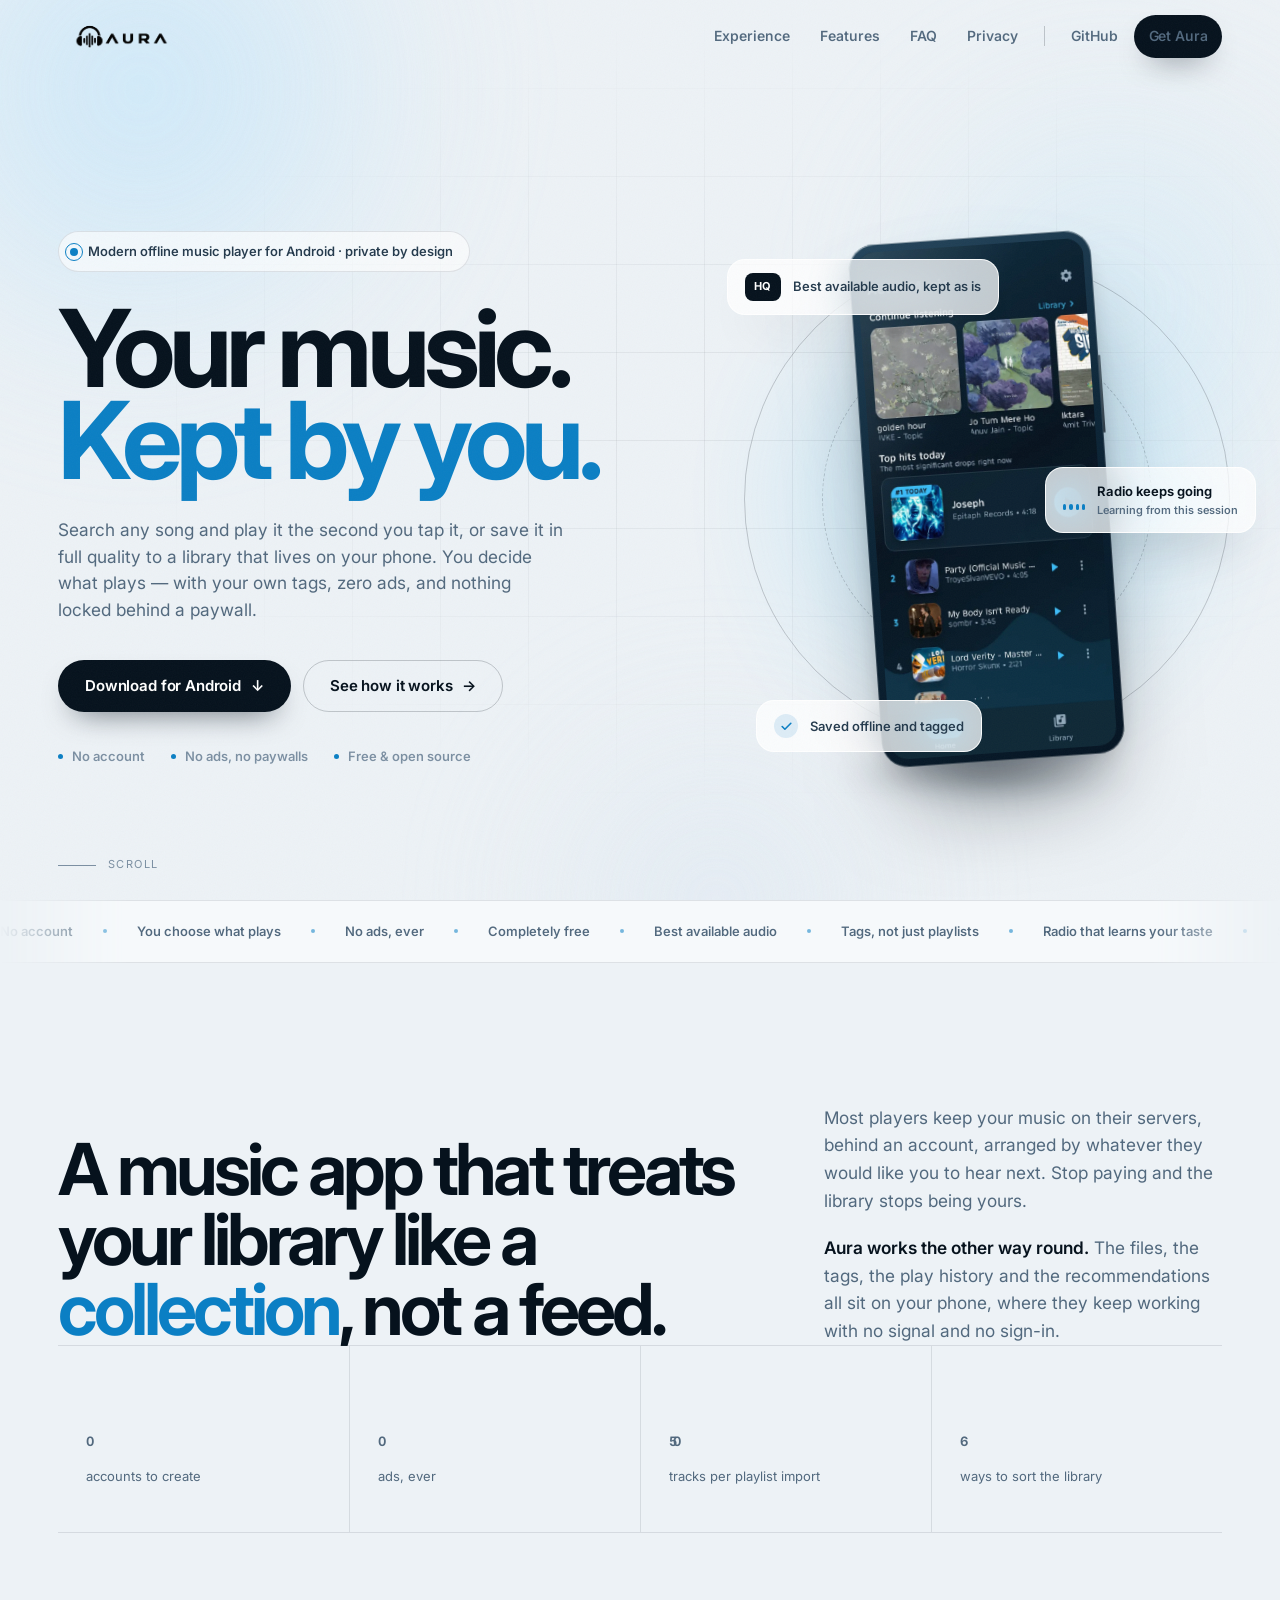
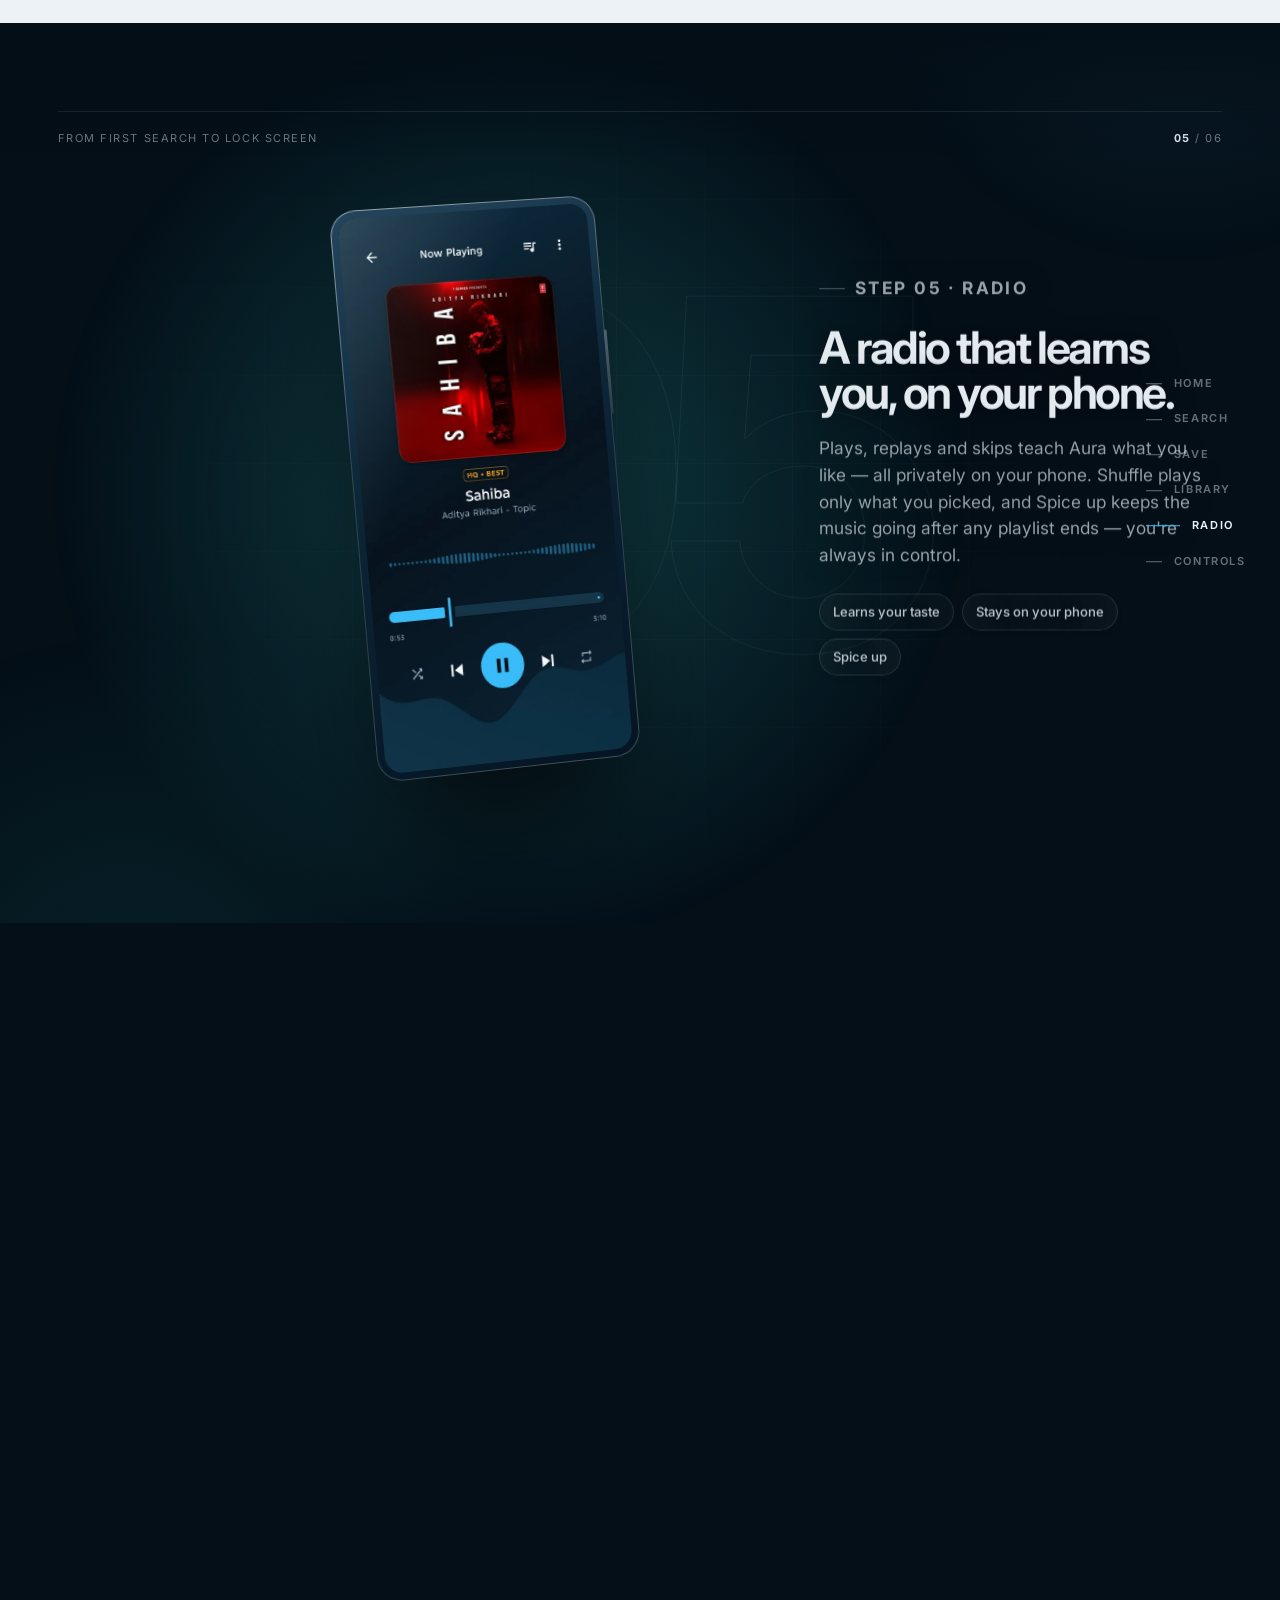
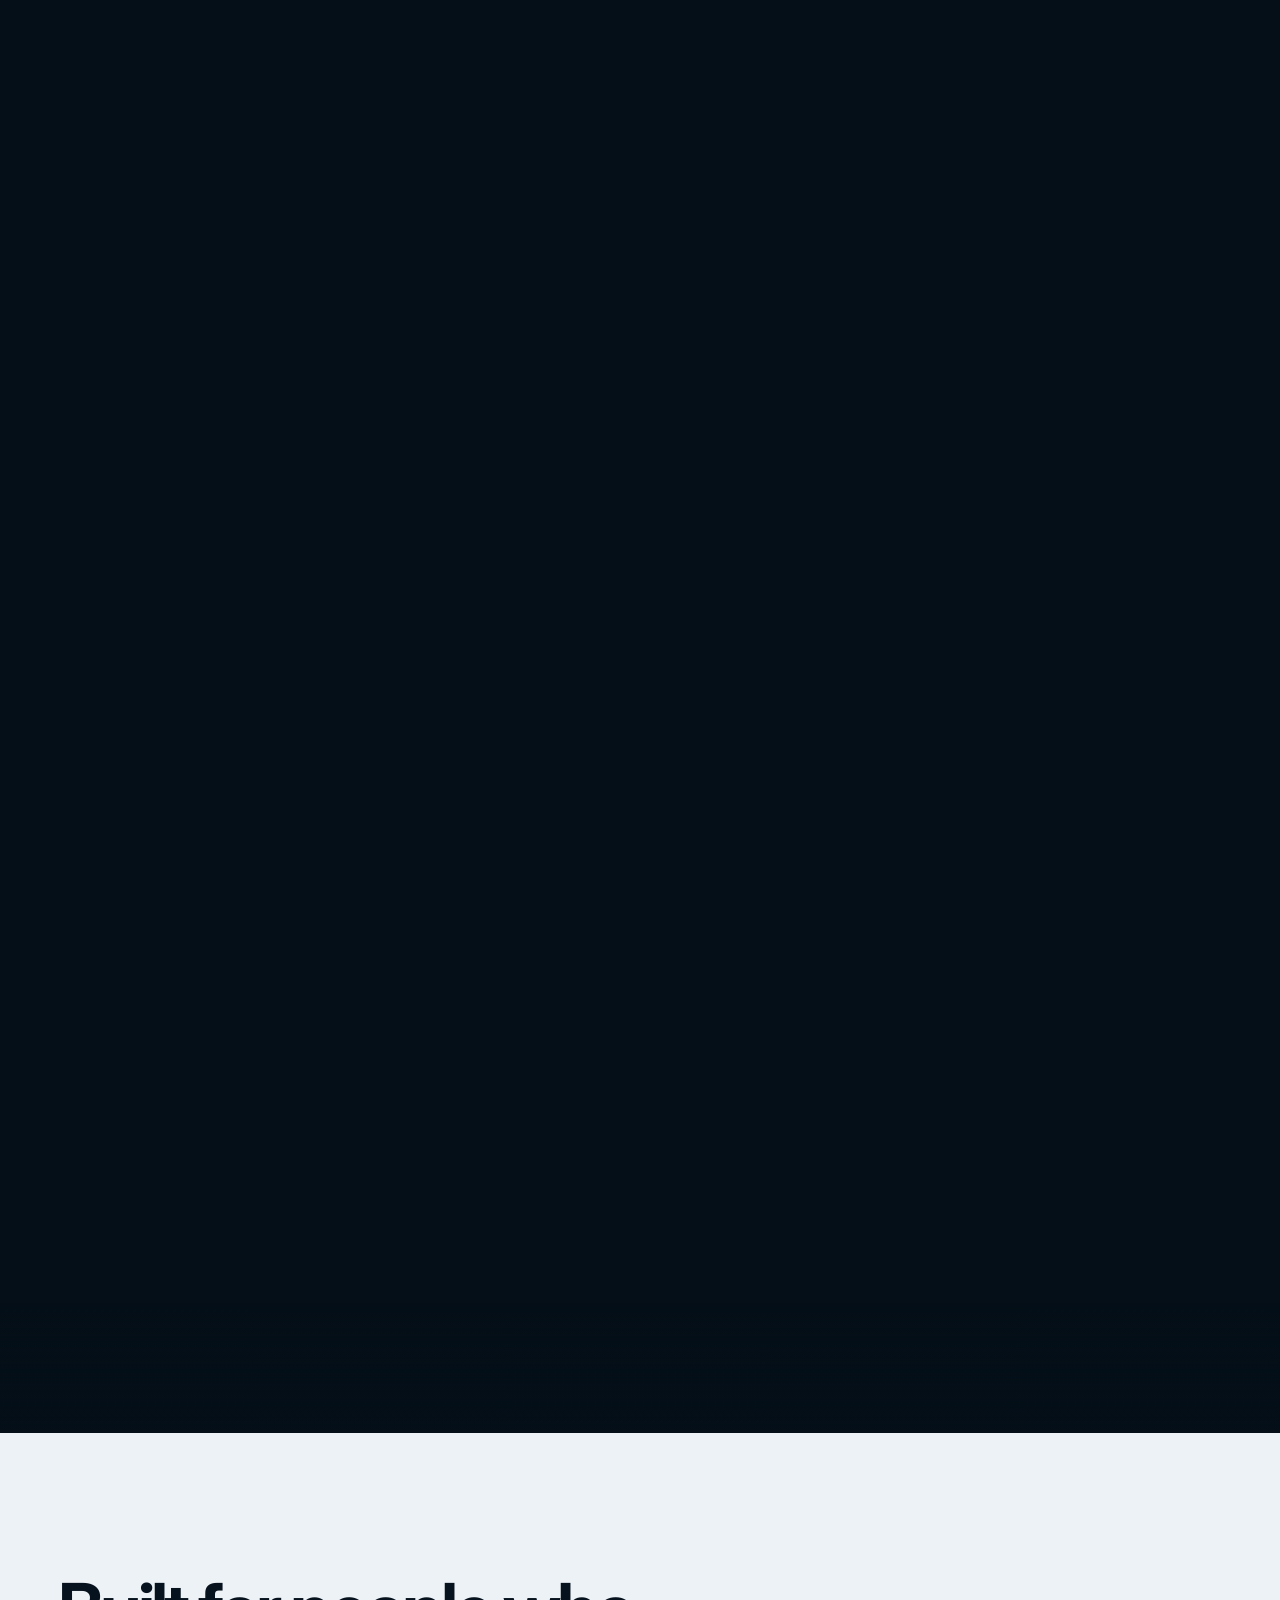
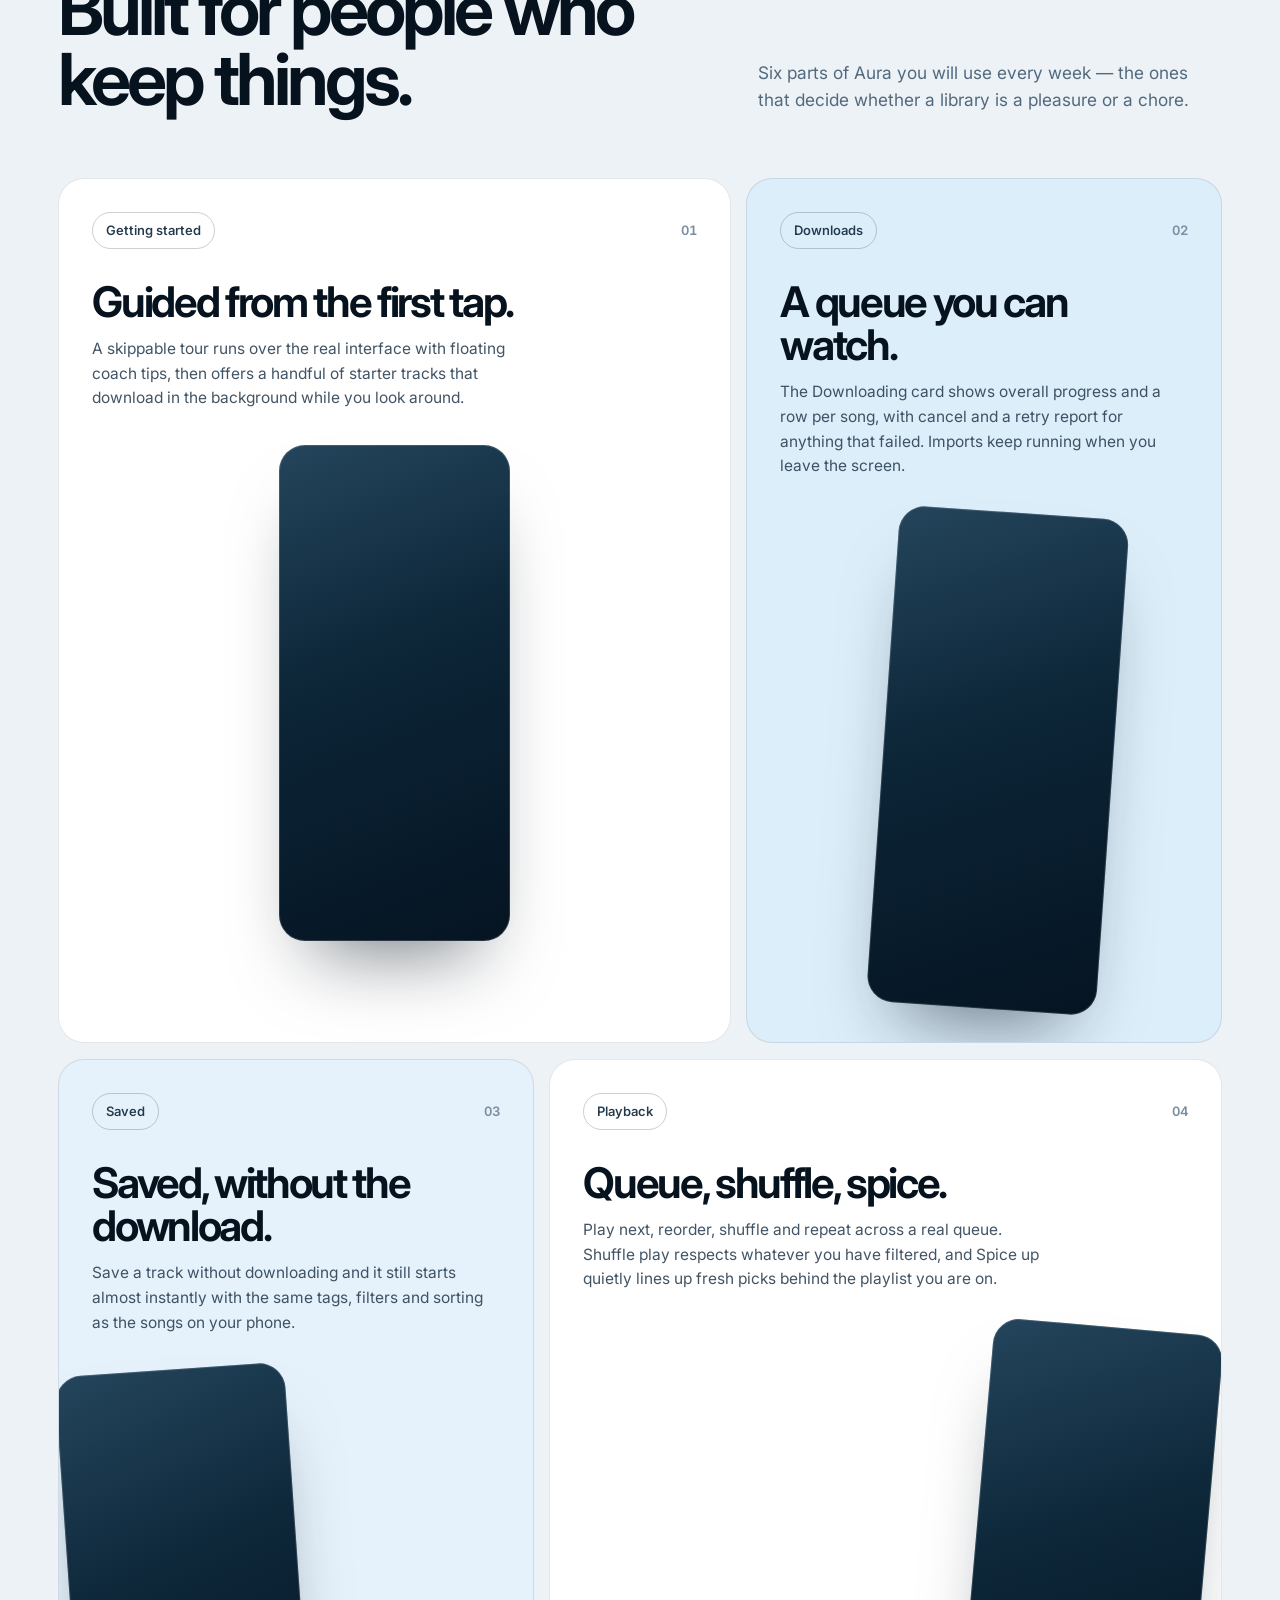
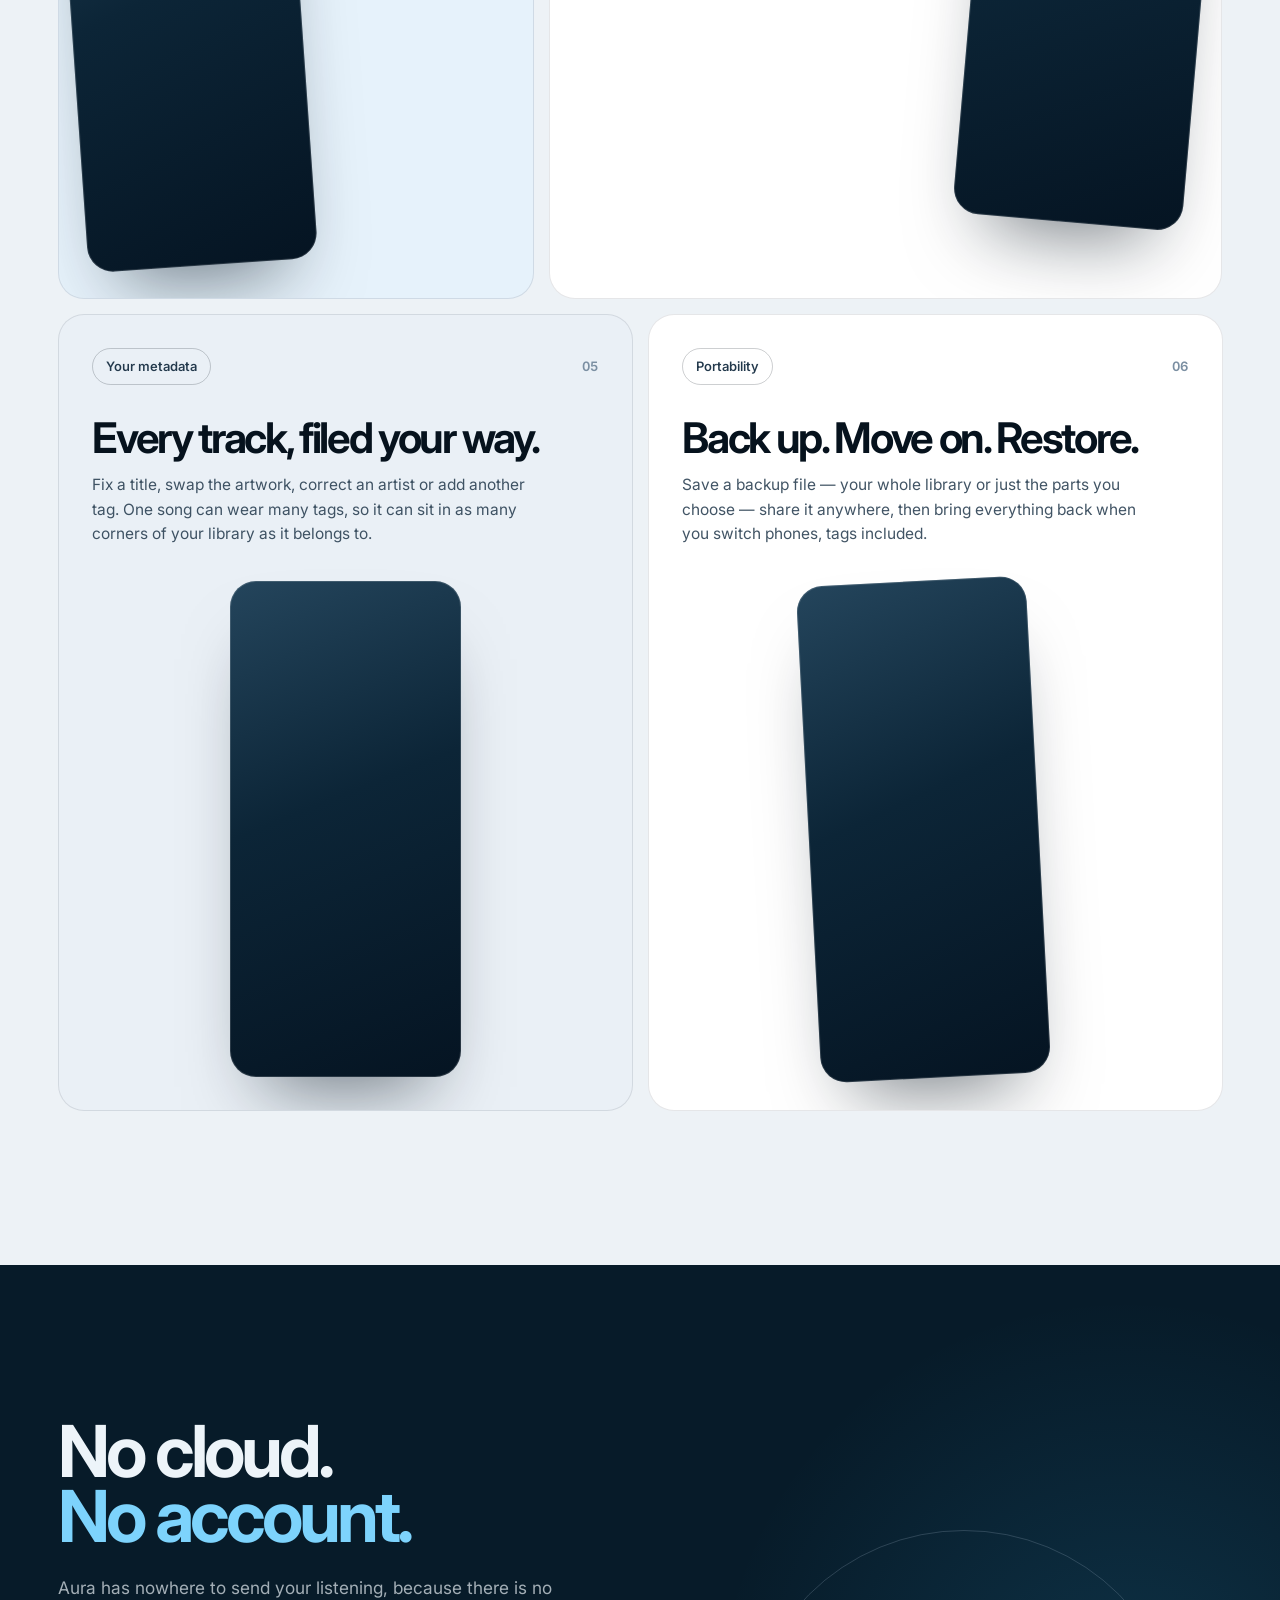
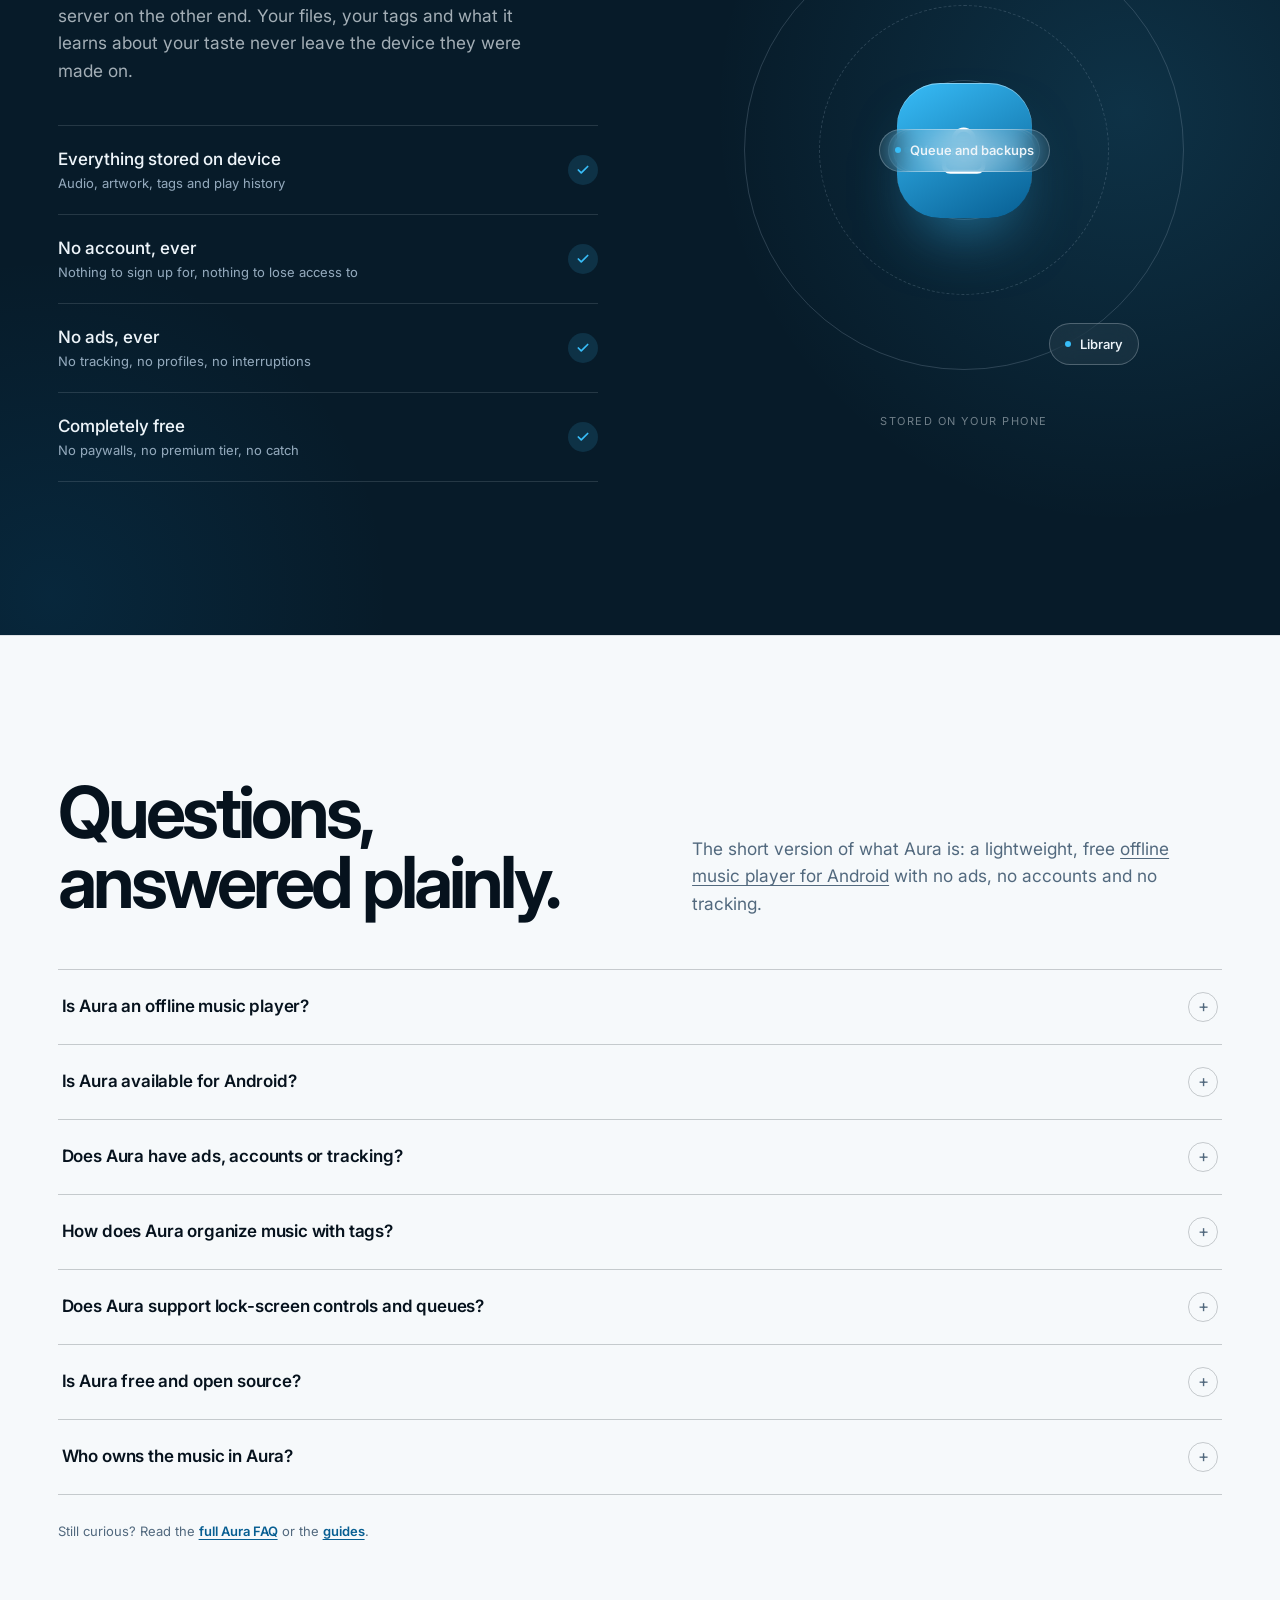
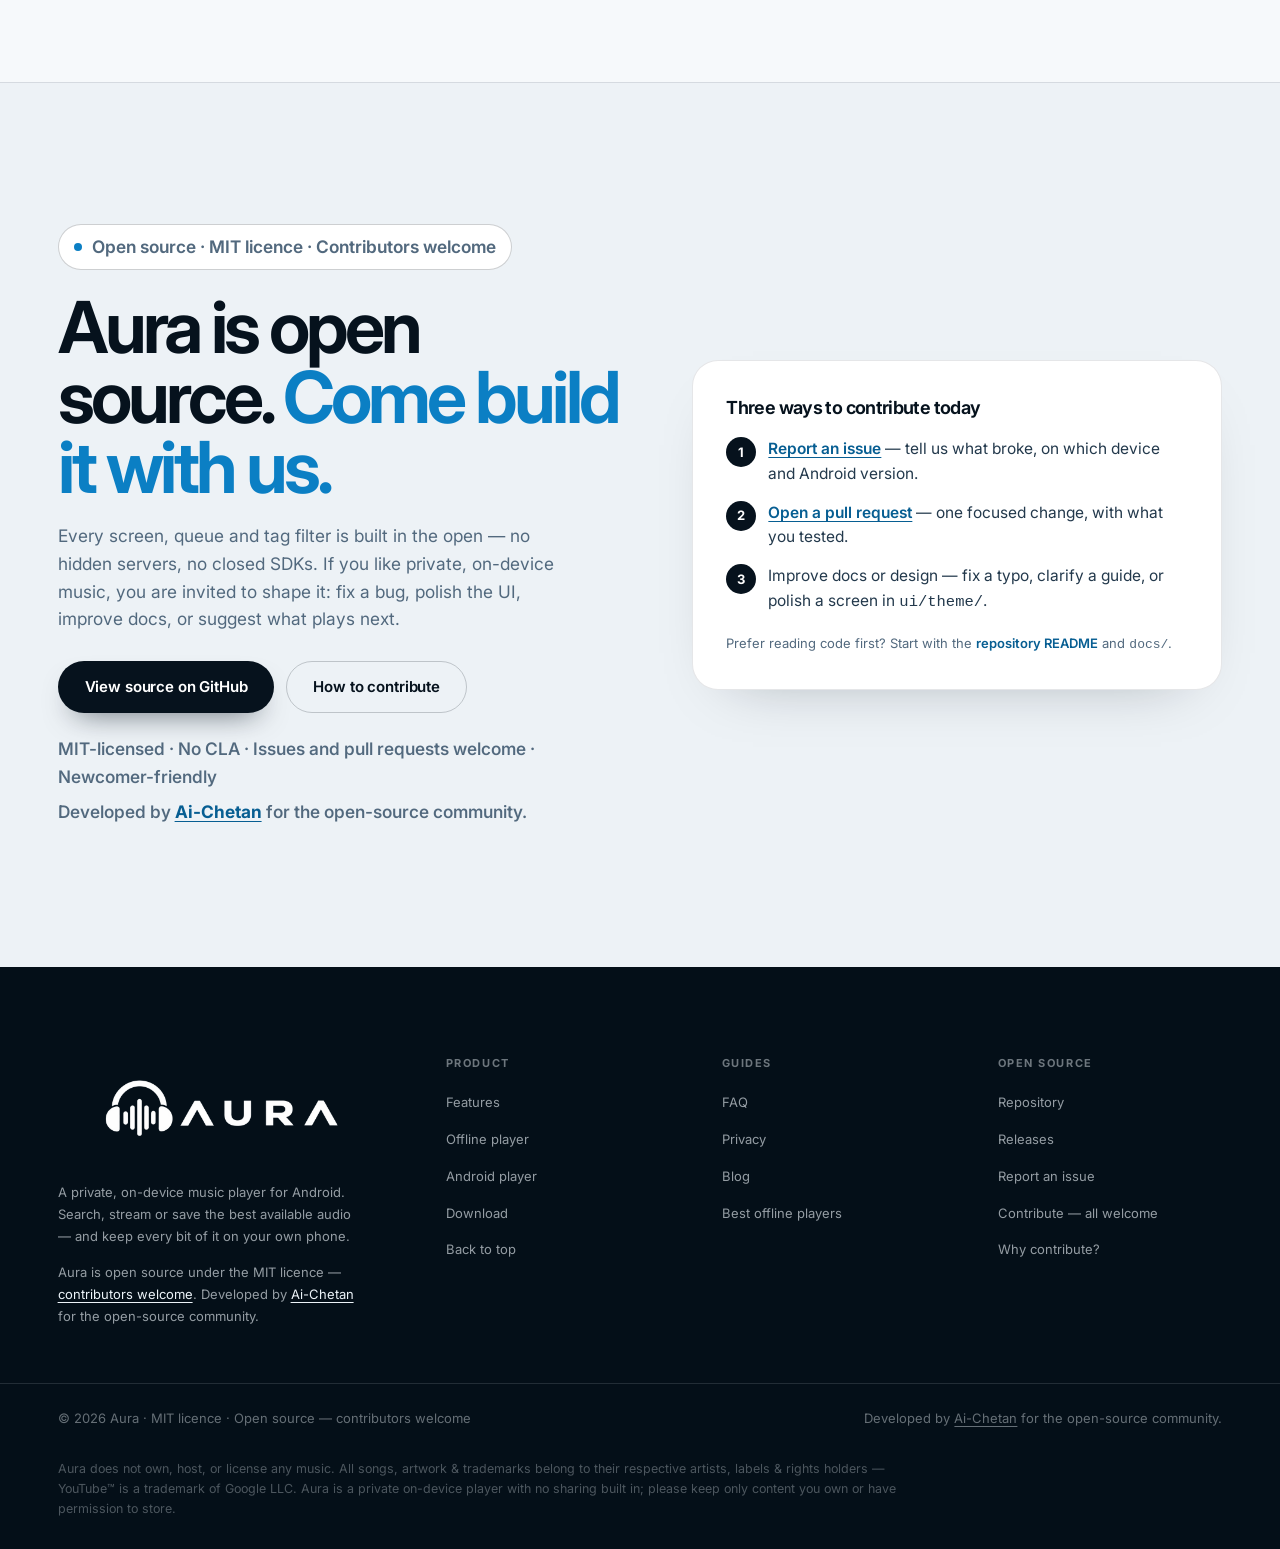
==== commit 6f963f8c: "site: Vercel migration with SEO pages and WebP screenshots New landing (SEO meta, manifest, sitemap," ====
--- a/site/index.html
+++ b/site/index.html
@@ -6,25 +6,80 @@
   <meta name="theme-color" content="#EDF2F6" media="(prefers-color-scheme: light)">
   <meta name="theme-color" content="#04101A" media="(prefers-color-scheme: dark)">
   <meta name="color-scheme" content="light">
-  <meta name="description" content="Aura is a private, on-device music player for Android. Search any song, stream it instantly or save the best available audio offline — organised with tags, carried by a radio that learns you. No account, no cloud.">
-  <title>Aura — Your music, kept by you</title>
-
-  <link rel="icon" type="image/png" href="aura-icon.png">
-  <link rel="apple-touch-icon" href="app-icon.png">
-  <link rel="canonical" href="https://github.com/Ai-Chetan/Aura-Music">
+  <title>Aura Music — Modern Offline Music Player for Android</title>
+  <meta name="description" content="Aura is a lightweight, free offline music player for Android with no ads, no accounts and no tracking. Save the best available audio, organize songs with tags, shuffle and loop queues, and control playback from the lock screen.">
+  <link rel="canonical" href="https://listen-aura.vercel.app/">
+  <meta name="robots" content="index, follow, max-image-preview:large, max-snippet:-1">
+  <meta name="author" content="Ai-Chetan — Aura Music">
+  <meta name="keywords" content="aura music, aura music player, offline music player android, local music player android, music player without ads, minimal music player android">
+
+  <link rel="icon" type="image/x-icon" href="aura-favicon.ico">
+  <link rel="icon" type="image/x-icon" href="aura.ico">
+  <link rel="manifest" href="manifest.webmanifest">
 
   <meta property="og:type" content="website">
-  <meta property="og:title" content="Aura — Your music, kept by you">
-  <meta property="og:description" content="A private, on-device music player for Android.">
-  <meta property="og:image" content="app-icon.png">
+  <meta property="og:site_name" content="Aura Music">
+  <meta property="og:locale" content="en_US">
+  <meta property="og:url" content="https://listen-aura.vercel.app/">
+  <meta property="og:title" content="Aura Music — Modern Offline Music Player for Android">
+  <meta property="og:description" content="A lightweight, free offline music player for Android. No ads, no accounts, no tracking — tags, queues, radio and lock-screen controls, all on device.">
+  <meta property="og:image" content="https://listen-aura.vercel.app/screenshots/01-home-continue-listening-top-hits.webp">
+  <meta property="og:image:alt" content="Aura home screen with Continue listening, top hits and For You picks">
   <meta name="twitter:card" content="summary_large_image">
-  <meta name="twitter:title" content="Aura — Your music, kept by you">
-  <meta name="twitter:description" content="A private, on-device music player for Android.">
-  <meta name="twitter:image" content="app-icon.png">
+  <meta name="twitter:title" content="Aura Music — Modern Offline Music Player for Android">
+  <meta name="twitter:description" content="A lightweight, free offline music player for Android. No ads, no accounts, no tracking.">
+  <meta name="twitter:image" content="https://listen-aura.vercel.app/screenshots/01-home-continue-listening-top-hits.webp">
+
+  <script type="application/ld+json">
+  {
+    "@context": "https://schema.org",
+    "@graph": [
+      {
+        "@type": "SoftwareApplication",
+        "@id": "https://listen-aura.vercel.app/#app",
+        "name": "Aura Music",
+        "applicationCategory": "MultimediaApplication",
+        "applicationSubCategory": "MusicPlayer",
+        "operatingSystem": "Android",
+        "isAccessibleForFree": true,
+        "offers": { "@type": "Offer", "price": "0", "priceCurrency": "USD" },
+        "description": "Aura is a lightweight, free offline music player for Android. Save the best available audio for offline listening, organize songs with tags, manage queues with shuffle and repeat, and control playback from the lock screen. No accounts, no ads, no analytics.",
+        "url": "https://listen-aura.vercel.app/",
+        "downloadUrl": "https://github.com/Ai-Chetan/Aura-Music/releases",
+        "image": "https://listen-aura.vercel.app/screenshots/01-home-continue-listening-top-hits.webp",
+        "author": { "@type": "Organization", "name": "Aura Music", "url": "https://github.com/Ai-Chetan/Aura-Music" },
+        "creator": { "@type": "Person", "name": "Ai-Chetan", "url": "https://github.com/Ai-Chetan" },
+        "license": "https://opensource.org/licenses/MIT",
+        "disclaimer": "Aura does not own, host or license any music. All songs, artwork and trademarks belong to their respective owners."
+      },
+      {
+        "@type": "WebSite",
+        "@id": "https://listen-aura.vercel.app/#website",
+        "url": "https://listen-aura.vercel.app/",
+        "name": "Aura Music",
+        "inLanguage": "en"
+      },
+      {
+        "@type": "FAQPage",
+        "@id": "https://listen-aura.vercel.app/#faq",
+        "mainEntity": [
+          { "@type": "Question", "name": "Is Aura an offline music player?", "acceptedAnswer": { "@type": "Answer", "text": "Yes. Aura is designed around locally stored audio and offline playback. Saved songs keep playing with no signal and no sign-in." } },
+          { "@type": "Question", "name": "Is Aura available for Android?", "acceptedAnswer": { "@type": "Answer", "text": "Yes. Aura is an Android music player (Android 8 and newer) distributed as a free app file (APK) on GitHub Releases." } },
+          { "@type": "Question", "name": "Does Aura have ads, accounts or tracking?", "acceptedAnswer": { "@type": "Answer", "text": "No. Aura has no accounts, no ads and no tracking of any kind. Your files, tags and listening history stay on your device." } },
+          { "@type": "Question", "name": "How does Aura organize music with tags?", "acceptedAnswer": { "@type": "Answer", "text": "Each song can carry many tags. Mix and match tags to filter, search by title or artist, and sort six ways — an alternative to rigid single playlists." } },
+          { "@type": "Question", "name": "Does Aura support lock-screen controls?", "acceptedAnswer": { "@type": "Answer", "text": "Yes. You get notification and lock-screen controls, plus queue, shuffle and repeat." } },
+          { "@type": "Question", "name": "Is Aura free and open source?", "acceptedAnswer": { "@type": "Answer", "text": "Yes. Aura is free forever and open source under the MIT licence. The source is on GitHub and contributors are welcome." } },
+          { "@type": "Question", "name": "Who owns the music in Aura?", "acceptedAnswer": { "@type": "Answer", "text": "Aura does not own, host or license any music. All songs, artwork and trademarks belong to their respective artists, labels and rights holders. Aura is a private on-device player only — please keep content you own or have permission to store." } },
+          { "@type": "Question", "name": "Who made Aura?", "acceptedAnswer": { "@type": "Answer", "text": "Aura is developed by Ai-Chetan (github.com/Ai-Chetan) for the open-source community under the MIT licence." } }
+        ]
+      }
+    ]
+  }
+  </script>
 
   <link rel="preconnect" href="https://fonts.googleapis.com">
   <link rel="preconnect" href="https://fonts.gstatic.com" crossorigin>
-  <link rel="preload" as="image" href="screenshots/01-home-continue-listening-top-hits.png">
+  <link rel="preload" as="image" type="image/webp" fetchpriority="high" href="screenshots/01-home-continue-listening-top-hits.webp">
   <link href="https://fonts.googleapis.com/css2?family=Inter:opsz,wght@14..32,400..800&display=swap" rel="stylesheet">
 
   <script>
@@ -174,7 +229,7 @@
     .skip:focus-visible { transform: none; }
 
     /* Anchored sections clear the fixed header */
-    #ownership, #features, #privacy { scroll-margin-top: calc(var(--nav-h) + 12px); }
+    #ownership, #features, #faq, #privacy { scroll-margin-top: calc(var(--nav-h) + 12px); }
     #top { scroll-margin-top: 0; }
 
     .lede {
@@ -226,24 +281,35 @@
     .preloader {
       position: fixed; inset: 0; z-index: 2500;
       display: grid; place-items: center;
-      background: var(--night); color: var(--on-dark);
+      overflow: hidden;
+      background: #fff; color: var(--ink);
       transition: opacity .6s var(--ease-out), visibility 0s .6s;
     }
     .preloader.is-done { opacity: 0; visibility: hidden; }
     html:not(.js) .preloader { display: none; }
 
     .preloader-mark {
-      display: flex; align-items: center; gap: 14px;
-      font-size: 1.375rem; font-weight: 700; letter-spacing: var(--track-tight);
-    }
-    .preloader-mark img,
+      display: grid; place-items: center;
+      animation: preloader-zoom 1.2s cubic-bezier(.2,.7,.3,1) forwards;
+      will-change: transform;
+    }
+    .preloader-mark img {
+      width: min(220px, 56vw); height: auto;
+    }
     .preloader-mark .brand-fallback {
-      width: 44px; height: 44px; border-radius: 13px; object-fit: cover;
-      background: #060A0F; font-size: 1rem;
+      width: 52px; height: 52px; border-radius: 15px;
+      display: grid; place-items: center;
+      background: linear-gradient(150deg, var(--accent-bright), var(--accent-deep));
+      color: #fff; font-weight: 780; font-size: 1.25rem;
+    }
+    @keyframes preloader-zoom {
+      0%   { transform: scale(3); opacity: 1; }
+      60%  { opacity: 1; }
+      100% { transform: scale(8); opacity: 0; }
     }
     .preloader-line {
       position: absolute; left: 0; right: 0; bottom: 0;
-      height: 2px; background: rgba(237,244,249,.09);
+      height: 2px; background: rgba(6,18,29,.08);
     }
     .preloader-line i {
       display: block; height: 100%; width: 0;
@@ -292,6 +358,9 @@
       border-radius: 10px; object-fit: cover; background: #060A0F;
       box-shadow: 0 2px 10px -4px rgba(6,18,29,.5);
     }
+    .brand-lockup {
+      height: 42px; width: auto; flex: none; display: block;
+    }
     .brand-fallback {
       display: grid; place-items: center; flex: none;
       width: 32px; height: 32px; border-radius: 10px;
@@ -909,8 +978,8 @@
       opacity: 0;
       text-shadow: 0 2px 30px rgba(3,9,15,.7);
     }
-    .story.is-live .chapter:nth-child(odd)  { left: clamp(24px, 6vw, 132px); }
-    .story.is-live .chapter:nth-child(even) { right: clamp(24px, 6vw, 132px); }
+    .story.is-live .chapter:nth-child(odd)  { right: clamp(24px, 6vw, 132px); }
+    .story.is-live .chapter:nth-child(even) { left: clamp(24px, 6vw, 132px); }
     .story.is-live .chapter > * { will-change: transform; }
     .story.is-live .chapter p { margin-inline: 0; }
     .story.is-live .chapter ul { justify-content: flex-start; }
@@ -1131,46 +1200,123 @@
     }
 
     /* =====================================================================
-       CLOSING CTA
+       FAQ — indexable, crawlable, no-JS friendly
        ===================================================================== */
-    .closing {
-      position: relative; overflow: hidden;
-      min-height: 84svh;
-      padding: clamp(96px, 13vw, 184px) var(--gutter);
-      display: grid; place-items: center; text-align: center;
+    .faq {
+      padding: var(--section-y) var(--gutter);
+      background: var(--paper-warm);
+      border-top: 1px solid var(--line);
+      scroll-margin-top: calc(var(--nav-h) + 12px);
+    }
+    .faq__inner { width: min(1440px, 100%); margin: 0 auto; }
+    .faq__head {
+      display: grid; grid-template-columns: minmax(0, 1.1fr) minmax(0, 1fr);
+      gap: clamp(24px, 4vw, 72px); align-items: end;
+      margin-bottom: clamp(32px, 4vw, 56px);
+    }
+    .faq__head h2 {
+      font-size: var(--fs-h2); font-weight: 660;
+      line-height: .98; letter-spacing: var(--track-mega);
+      max-width: 14ch;
+    }
+    .faq__head p { color: var(--muted); font-size: var(--fs-lede); max-width: 46ch; }
+    .faq__list {
+      display: grid; gap: 0;
+      border-top: 1px solid var(--line-strong);
+    }
+    .faq__list details { border-bottom: 1px solid var(--line-strong); }
+    .faq__list summary {
+      list-style: none; cursor: pointer;
+      display: flex; align-items: center; justify-content: space-between; gap: 20px;
+      padding: 22px 4px;
+      font-size: 1.0625rem; font-weight: 600; letter-spacing: -.01em;
+    }
+    .faq__list summary::-webkit-details-marker { display: none; }
+    .faq__list summary::after {
+      content: "+"; flex: none;
+      display: grid; place-items: center;
+      width: 30px; height: 30px; border-radius: 50%;
+      border: 1px solid var(--line-strong);
+      font-weight: 400; color: var(--muted);
+      transition: transform var(--d-base) var(--ease), background var(--d-fast), color var(--d-fast);
+    }
+    .faq__list details[open] summary::after { transform: rotate(45deg); background: var(--ink); color: #fff; border-color: var(--ink); }
+    .faq__list details p {
+      padding: 0 4px 24px; max-width: 72ch;
+      color: var(--ink-soft); line-height: 1.65;
+    }
+    .faq__list details p a { color: var(--accent-deep); text-decoration: underline; text-underline-offset: 3px; }
+    .faq__more { margin-top: 26px; color: var(--muted); font-size: var(--fs-small); }
+    .faq__more a { color: var(--accent-deep); font-weight: 600; text-decoration: underline; text-underline-offset: 3px; }
+
+    /* =====================================================================
+       OPEN SOURCE — contributors welcome
+       ===================================================================== */
+    .opensource {
+      padding: var(--section-y) var(--gutter);
       background: var(--paper);
-    }
-    .closing__aurora {
-      position: absolute; inset: 0; pointer-events: none;
-      background:
-        radial-gradient(46vw 46vw at 50% 8%,  rgba(56,189,248,.34), transparent 62%),
-        radial-gradient(52vw 52vw at 14% 88%, rgba(125,211,252,.3), transparent 62%),
-        radial-gradient(44vw 44vw at 88% 78%, rgba(11,127,196,.2), transparent 62%);
-      background-size: 180% 180%;
-      animation: aurora-shift 22s var(--ease-in-out) infinite alternate;
-    }
-    @keyframes aurora-shift {
-      from { background-position: 0% 50%; }
-      to   { background-position: 100% 50%; }
-    }
-    .closing__inner { position: relative; max-width: 22ch; }
-    .closing .brand-mark, .closing .brand-fallback {
-      width: 72px; height: 72px; margin: 0 auto 30px; border-radius: 22px;
-      box-shadow: 0 34px 62px -26px rgba(6,18,29,.55);
-      animation: hover-float 7s var(--ease-in-out) infinite;
-    }
-    .closing h2 {
-      margin-bottom: 24px;
-      font-size: clamp(3.25rem, 9.6vw, 9rem);
-      font-weight: 700; line-height: .86; letter-spacing: var(--track-mega);
-    }
-    .closing p {
-      margin: 0 auto 36px; max-width: 46ch;
-      color: var(--ink-soft); font-size: var(--fs-lede); line-height: 1.55;
-    }
-    .closing .actions { justify-content: center; }
-    .closing .facts { justify-content: center; margin-top: 34px; color: var(--ink-soft); }
-    .closing .facts li::before { background: var(--ink); opacity: .5; }
+      border-top: 1px solid var(--line);
+      scroll-margin-top: calc(var(--nav-h) + 12px);
+    }
+    .opensource__inner {
+      width: min(1440px, 100%); margin: 0 auto;
+      display: grid; grid-template-columns: minmax(0, 1.1fr) minmax(0, 1fr);
+      gap: clamp(24px, 4vw, 72px); align-items: center;
+    }
+    .opensource__eyebrow {
+      display: inline-flex; align-items: center; gap: 10px;
+      margin-bottom: 22px; padding: 8px 15px;
+      border: 1px solid var(--line-strong); border-radius: var(--r-pill);
+      background: var(--paper-raised);
+      font-size: var(--fs-small); font-weight: 620; color: var(--ink-soft);
+    }
+    .opensource__eyebrow i {
+      width: 8px; height: 8px; border-radius: 50%;
+      background: var(--accent); flex: none;
+    }
+    .opensource h2 {
+      margin-bottom: 20px; max-width: 16ch;
+      font-size: var(--fs-h2); font-weight: 660;
+      line-height: .98; letter-spacing: var(--track-mega);
+    }
+    .opensource h2 em { font-style: normal; color: var(--accent); }
+    .opensource__copy > p { color: var(--muted); font-size: var(--fs-lede); max-width: 48ch; }
+    .opensource__copy > p a { color: var(--accent-deep); font-weight: 600; text-decoration: underline; text-underline-offset: 3px; }
+    .opensource__actions { display: flex; flex-wrap: wrap; gap: 12px; margin-top: 28px; }
+    .opensource__meta {
+      margin-top: 22px; color: var(--muted-2);
+      font-size: var(--fs-small); font-weight: 560;
+    }
+    .opensource__card {
+      border: 1px solid var(--line); border-radius: var(--r-lg);
+      background: var(--paper-raised);
+      padding: clamp(24px, 2.6vw, 36px);
+      box-shadow: 0 24px 60px -40px rgba(6,18,29,.35);
+    }
+    .opensource__card h3 {
+      margin-bottom: 14px;
+      font-size: 1.125rem; font-weight: 660; letter-spacing: var(--track-tight);
+    }
+    .opensource__card ol { list-style: none; display: grid; gap: 14px; }
+    .opensource__card ol li {
+      display: grid; grid-template-columns: 30px 1fr; gap: 12px; align-items: start;
+      color: var(--ink-soft); font-size: var(--fs-body);
+    }
+    .opensource__card ol li b {
+      display: grid; place-items: center;
+      width: 30px; height: 30px; border-radius: 50%;
+      background: var(--ink); color: #fff;
+      font-size: .8125rem; font-weight: 700;
+    }
+    .opensource__card ol li a { color: var(--accent-deep); font-weight: 600; text-decoration: underline; text-underline-offset: 3px; }
+    .opensource__card > p { margin-top: 18px; font-size: var(--fs-small); color: var(--muted); }
+    .opensource__card > p a { color: var(--accent-deep); font-weight: 600; }
+    @media (max-width: 980px) {
+      .opensource__inner { grid-template-columns: 1fr; }
+    }
+    @media (max-width: 980px) {
+      .faq__head { grid-template-columns: 1fr; gap: 20px; }
+    }
 
     /* =====================================================================
        FOOTER
@@ -1181,12 +1327,13 @@
     }
     .footer__top {
       width: min(1440px, 100%); margin: 0 auto;
-      display: grid; grid-template-columns: minmax(0, 1.5fr) repeat(2, minmax(0, 1fr));
+      display: grid; grid-template-columns: minmax(0, 1.5fr) repeat(3, minmax(0, 1fr));
       gap: clamp(32px, 4vw, 64px);
       padding: clamp(56px, 7vw, 88px) var(--gutter) clamp(40px, 5vw, 56px);
       border-bottom: 1px solid var(--line-dark);
     }
     .footer__top .brand { color: var(--on-dark); margin-bottom: 18px; }
+    .footer__top .brand-lockup { width: min(324px, 100%); height: auto; filter: invert(1); }
     .footer__top p { max-width: 38ch; font-size: var(--fs-small); line-height: 1.7; }
     .footer__col h3 {
       margin-bottom: 18px; font-size: var(--fs-micro); font-weight: 700;
@@ -1231,8 +1378,8 @@
 
     @media (max-width: 1180px) {
       .story.is-live .chapter { width: min(360px, 33vw); }
-      .story.is-live .chapter:nth-child(odd)  { left: clamp(20px, 4vw, 64px); }
-      .story.is-live .chapter:nth-child(even) { right: clamp(20px, 4vw, 64px); }
+      .story.is-live .chapter:nth-child(odd)  { right: clamp(20px, 4vw, 64px); }
+      .story.is-live .chapter:nth-child(even) { left: clamp(20px, 4vw, 64px); }
       .story__rail button span { display: none; }
       .story__rail button i { width: 14px; }
       .chip--two { right: -3%; }
@@ -1324,9 +1471,6 @@
       .privacy__list li { font-size: 1rem; }
       .vault { width: min(380px, 100%); }
       .vault__item { font-size: var(--fs-micro); padding: 8px 12px; }
-
-      .closing { min-height: 78svh; }
-      .closing .brand-mark, .closing .brand-fallback { width: 62px; height: 62px; border-radius: 19px; }
 
       .footer__top { grid-template-columns: 1fr; gap: 34px; }
       .footer__bottom { flex-direction: column; }
@@ -1401,8 +1545,7 @@
 
   <div class="preloader" id="preloader" role="presentation" aria-hidden="true">
     <div class="preloader-mark">
-      <img src="app-icon.png" alt="" width="60" height="60" data-brand>
-      <span>Aura</span>
+      <img src="aura-nav.png" alt="" width="2172" height="724" fetchpriority="high" decoding="async" data-brand>
     </div>
     <div class="preloader-line"><i id="preloaderBar"></i></div>
   </div>
@@ -1415,13 +1558,13 @@
        ================================================================= -->
   <header class="nav" id="siteNav">
     <a class="brand" href="#top" aria-label="Aura, back to top">
-      <img class="brand-mark" src="app-icon.png" alt="" width="60" height="60" data-brand>
-      Aura
+      <img class="brand-lockup" src="aura-nav.png" alt="Aura" width="2172" height="724" fetchpriority="high" decoding="async" data-brand>
     </a>
 
     <nav class="nav-links" id="navLinks" aria-label="Primary">
       <a href="#experience">Experience</a>
       <a href="#features">Features</a>
+      <a href="#faq">FAQ</a>
       <a href="#privacy">Privacy</a>
       <span class="nav-divider" aria-hidden="true"></span>
       <a href="https://github.com/Ai-Chetan/Aura-Music" target="_blank" rel="noopener noreferrer">GitHub</a>
@@ -1441,14 +1584,15 @@
     <nav aria-label="Mobile">
       <a href="#experience" style="--i:0">Experience <span>How it works</span></a>
       <a href="#features"   style="--i:1">Features <span>Every detail</span></a>
-      <a href="#privacy"    style="--i:2">Privacy <span>On your device</span></a>
-      <a href="https://github.com/Ai-Chetan/Aura-Music" target="_blank" rel="noopener noreferrer" style="--i:3">GitHub <span>Source code</span></a>
+      <a href="#faq"        style="--i:2">FAQ <span>Answers</span></a>
+      <a href="#privacy"    style="--i:3">Privacy <span>On your device</span></a>
+      <a href="https://github.com/Ai-Chetan/Aura-Music" target="_blank" rel="noopener noreferrer" style="--i:4">GitHub <span>Source code</span></a>
     </nav>
     <a class="btn btn--primary" href="https://github.com/Ai-Chetan/Aura-Music/releases" target="_blank" rel="noopener noreferrer">
       <span class="btn__sheen" aria-hidden="true"></span>
       Download Aura <span class="btn__arrow" aria-hidden="true">↓</span>
     </a>
-    <p class="menu-panel__foot">Free and open source under the MIT licence.</p>
+    <p class="menu-panel__foot">Free and open source under the MIT licence — contributors welcome.</p>
   </div>
 
   <main id="main">
@@ -1467,7 +1611,7 @@
         <div class="hero-copy">
           <p class="hero-eyebrow fade-in" style="--delay:.15s">
             <span class="beacon" aria-hidden="true"></span>
-            A music player for Android that never phones home
+            Modern offline music player for Android · private by design
           </p>
 
           <h1 id="hero-title">
@@ -1476,9 +1620,9 @@
           </h1>
 
           <p class="lede fade-in" style="--delay:.5s">
-            Search any song and play it the second you tap it, or save the best available
-            audio to a library that lives on your phone — organised with your own tags and
-            carried by a radio that learns how you listen.
+            Search any song and play it the second you tap it, or save it in full quality
+            to a library that lives on your phone. You decide what plays — with your own
+            tags, zero ads, and nothing locked behind a paywall.
           </p>
 
           <div class="actions fade-in" style="--delay:.62s">
@@ -1493,8 +1637,8 @@
 
           <ul class="facts fade-in" style="--delay:.74s">
             <li>No account</li>
-            <li>No cloud library</li>
-            <li>Open source, MIT</li>
+            <li>No ads, no paywalls</li>
+            <li>Free &amp; open source</li>
           </ul>
         </div>
 
@@ -1507,14 +1651,14 @@
                aria-label="The Aura app running on an Android phone, cycling through the home screen, the now playing screen and a tag-filtered library.">
             <div class="phone">
               <div class="screen">
-                <img class="is-active" src="screenshots/01-home-continue-listening-top-hits.png"
-                     data-fallback="../docs/screenshots/01-home-continue-listening-top-hits.png"
+                <img class="is-active" src="screenshots/01-home-continue-listening-top-hits.webp"
+                    
                      alt="" fetchpriority="high" decoding="async">
-                <img src="screenshots/11-now-playing.png"
-                     data-fallback="../docs/screenshots/11-now-playing.png"
+                <img src="screenshots/11-now-playing.webp"
+                    
                      alt="" loading="lazy" decoding="async">
-                <img src="screenshots/08-library-downloaded-tag-filters.png"
-                     data-fallback="../docs/screenshots/08-library-downloaded-tag-filters.png"
+                <img src="screenshots/08-library-downloaded-tag-filters.webp"
+                    
                      alt="" loading="lazy" decoding="async">
               </div>
             </div>
@@ -1556,13 +1700,13 @@
          =============================================================== -->
     <div class="marquee" aria-hidden="true">
       <div class="marquee__track">
-        <span>No account</span><span>No cloud library</span><span>No ads, no analytics</span>
-        <span>Open source, MIT</span><span>Best available audio</span><span>Tags, not just playlists</span>
-        <span>Radio that runs on device</span><span>Background imports</span>
+        <span>No account</span><span>You choose what plays</span><span>No ads, ever</span>
+        <span>Completely free</span><span>Best available audio</span><span>Tags, not just playlists</span>
+        <span>Radio that learns your taste</span><span>Saves in the background</span>
         <span>Lock screen controls</span><span>Backup and restore</span>
-        <span>No account</span><span>No cloud library</span><span>No ads, no analytics</span>
-        <span>Open source, MIT</span><span>Best available audio</span><span>Tags, not just playlists</span>
-        <span>Radio that runs on device</span><span>Background imports</span>
+        <span>No account</span><span>You choose what plays</span><span>No ads, ever</span>
+        <span>Completely free</span><span>Best available audio</span><span>Tags, not just playlists</span>
+        <span>Radio that learns your taste</span><span>Saves in the background</span>
         <span>Lock screen controls</span><span>Backup and restore</span>
       </div>
     </div>
@@ -1597,7 +1741,7 @@
         </li>
         <li class="figure reveal" style="--delay:.07s">
           <b><span data-count="0">0</span></b>
-          <span>ads or analytics</span>
+          <span>ads, ever</span>
         </li>
         <li class="figure reveal" style="--delay:.14s">
           <b><span data-count="50">0</span></b>
@@ -1633,28 +1777,28 @@
         <div class="story__device">
           <div class="phone" id="storyPhone">
             <div class="screen">
-              <img class="is-active" src="screenshots/01-home-continue-listening-top-hits.png"
-                   data-fallback="../docs/screenshots/01-home-continue-listening-top-hits.png"
+              <img class="is-active" src="screenshots/01-home-continue-listening-top-hits.webp"
+                  
                    alt="Aura home screen with Continue listening, today's top hits and For You picks."
                    loading="lazy" decoding="async">
-              <img src="screenshots/15-search-results-ordinary.png"
-                   data-fallback="../docs/screenshots/15-search-results-ordinary.png"
+              <img src="screenshots/15-search-results-ordinary.webp"
+                  
                    alt="Search results in Aura, each with a play button and a save button."
                    loading="lazy" decoding="async">
-              <img src="screenshots/16-add-paste-link-preview.png"
-                   data-fallback="../docs/screenshots/16-add-paste-link-preview.png"
+              <img src="screenshots/16-add-paste-link-preview.webp"
+                  
                    alt="A pasted link previewed in Aura before the audio is saved."
                    loading="lazy" decoding="async">
-              <img src="screenshots/08-library-downloaded-tag-filters.png"
-                   data-fallback="../docs/screenshots/08-library-downloaded-tag-filters.png"
+              <img src="screenshots/08-library-downloaded-tag-filters.webp"
+                  
                    alt="The Aura library filtered by several tags at once."
                    loading="lazy" decoding="async">
-              <img src="screenshots/11-now-playing.png"
-                   data-fallback="../docs/screenshots/11-now-playing.png"
+              <img src="screenshots/11-now-playing.webp"
+                  
                    alt="The Aura now playing screen with artwork and playback controls."
                    loading="lazy" decoding="async">
-              <img src="screenshots/21-lock-screen-media-controls.png"
-                   data-fallback="../docs/screenshots/21-lock-screen-media-controls.png"
+              <img src="screenshots/21-lock-screen-media-controls.webp"
+                  
                    alt="Aura playback controls on the Android lock screen."
                    loading="lazy" decoding="async">
             </div>
@@ -1665,7 +1809,7 @@
           <article class="chapter">
             <p class="chapter__step"><i aria-hidden="true"></i>Step 01 · Home</p>
             <h3>Start where you left off.</h3>
-            <p>Continue listening gathers your recent downloads and saved bookmarks in one
+            <p>Continue listening gathers your recent downloads and saved songs in one
               row, next to today's top hits and For&nbsp;You picks drawn from what you are
               actually playing.</p>
             <ul>
@@ -1676,8 +1820,8 @@
           <article class="chapter">
             <p class="chapter__step"><i aria-hidden="true"></i>Step 02 · Search</p>
             <h3>Search it. Play it. Or keep it.</h3>
-            <p>Look up any song in Add and press play to hear it straight away, without
-              saving anything. Like it? Send the same track through the download pipeline
+            <p>Look up any song and press play to hear it straight away, without
+              saving anything. Like it? Save it, and it joins your library.
               and it joins your library.</p>
             <ul>
               <li>Instant play</li><li>Save to library</li>
@@ -1687,8 +1831,8 @@
           <article class="chapter">
             <p class="chapter__step"><i aria-hidden="true"></i>Step 03 · Save</p>
             <h3>Paste a link. Keep the audio.</h3>
-            <p>Singles, Shorts and playlists of up to 50 tracks import in a background
-              worker that keeps the best available stream as it is. One failed track is
+            <p>Singles, Shorts and playlists of up to 50 tracks save in the background,
+              keeping every song in its original quality. One failed track is
               reported on its own and never takes the rest down with it.</p>
             <ul>
               <li>Playlists up to 50</li><li>Best available audio</li><li>Runs in the background</li>
@@ -1698,30 +1842,30 @@
           <article class="chapter">
             <p class="chapter__step"><i aria-hidden="true"></i>Step 04 · Library</p>
             <h3>Tags, filters and sorting that keep up.</h3>
-            <p>Give a track as many tags as it deserves, then combine them with AND or OR,
+            <p>Give a track as many tags as it deserves, then mix and match them to filter,
               search by title or artist, and sort six different ways. Downloads and saved
               tracks sit side by side.</p>
             <ul>
-              <li>AND / OR tag filters</li><li>Six sort modes</li><li>Downloads and saved together</li>
+              <li>Mix-and-match tag filters</li><li>Six sort modes</li><li>Downloads and saved together</li>
             </ul>
           </article>
 
           <article class="chapter">
             <p class="chapter__step"><i aria-hidden="true"></i>Step 05 · Radio</p>
             <h3>A radio that learns you, on your phone.</h3>
-            <p>Plays, replays and skips train a taste model per track and per artist —
-              entirely on device. Shuffle play respects the filters you set, and Spice&nbsp;up
-              keeps the queue moving past the end of any playlist.</p>
+            <p>Plays, replays and skips teach Aura what you like —
+              all privately on your phone. Shuffle plays only what you picked, and Spice&nbsp;up
+              keeps the music going after any playlist ends — you're always in control.</p>
             <ul>
-              <li>Per track</li><li>Per artist</li><li>Spice up</li>
+              <li>Learns your taste</li><li>Stays on your phone</li><li>Spice up</li>
             </ul>
           </article>
 
           <article class="chapter">
             <p class="chapter__step"><i aria-hidden="true"></i>Step 06 · Controls</p>
             <h3>There when the app isn't.</h3>
-            <p>Media3 notifications and lock screen controls, a mini player you can swipe
-              between tracks, and a full queue you can reorder — then a versioned backup
+            <p>Notification and lock-screen controls, plus a mini player you can swipe
+              between tracks, and a full queue you can reorder — plus a simple backup
               for the day you change phones.</p>
             <ul>
               <li>Notification controls</li><li>Lock screen</li><li>Backup and restore</li>
@@ -1765,8 +1909,8 @@
           <div class="card__device" aria-hidden="true">
             <div class="phone">
               <div class="screen">
-                <img class="is-active" src="screenshots/18-onboarding-starter-picks.png"
-                     data-fallback="../docs/screenshots/18-onboarding-starter-picks.png"
+                <img class="is-active" src="screenshots/18-onboarding-starter-picks.webp"
+                    
                      alt="" loading="lazy" decoding="async">
               </div>
             </div>
@@ -1785,8 +1929,8 @@
           <div class="card__device" aria-hidden="true">
             <div class="phone">
               <div class="screen">
-                <img class="is-active" src="screenshots/17-library-download-queue-progress.png"
-                     data-fallback="../docs/screenshots/17-library-download-queue-progress.png"
+                <img class="is-active" src="screenshots/17-library-download-queue-progress.webp"
+                    
                      alt="" loading="lazy" decoding="async">
               </div>
             </div>
@@ -1799,14 +1943,14 @@
             <span class="card__no">03</span>
           </div>
           <h3>Saved, without the download.</h3>
-          <p>Bookmark a track and it starts almost instantly from a pre-warmed link and an
-            on-disk cache — with the same tags, filters and sorting as everything you have
-            downloaded.</p>
+          <p>Save a track without downloading and it still starts almost instantly
+            with the same tags, filters and sorting as the songs on your
+            phone.</p>
           <div class="card__device" aria-hidden="true">
             <div class="phone">
               <div class="screen">
-                <img class="is-active" src="screenshots/09-library-saved-tab.png"
-                     data-fallback="../docs/screenshots/09-library-saved-tab.png"
+                <img class="is-active" src="screenshots/09-library-saved-tab.webp"
+                    
                      alt="" loading="lazy" decoding="async">
               </div>
             </div>
@@ -1825,8 +1969,8 @@
           <div class="card__device" aria-hidden="true">
             <div class="phone">
               <div class="screen">
-                <img class="is-active" src="screenshots/12-queue-bottom-sheet.png"
-                     data-fallback="../docs/screenshots/12-queue-bottom-sheet.png"
+                <img class="is-active" src="screenshots/12-queue-bottom-sheet.webp"
+                    
                      alt="" loading="lazy" decoding="async">
               </div>
             </div>
@@ -1839,14 +1983,14 @@
             <span class="card__no">05</span>
           </div>
           <h3>Every track, filed your way.</h3>
-          <p>Fix a title, swap the artwork, correct an artist or add another tag. Tags are
-            many-to-many, so one song can sit in as many corners of your library as it
+          <p>Fix a title, swap the artwork, correct an artist or add another tag. One song can wear many tags,
+            so it can sit in as many corners of your library as it
             belongs to.</p>
           <div class="card__device" aria-hidden="true">
             <div class="phone">
               <div class="screen">
-                <img class="is-active" src="screenshots/10-song-details-tag-editor.png"
-                     data-fallback="../docs/screenshots/10-song-details-tag-editor.png"
+                <img class="is-active" src="screenshots/10-song-details-tag-editor.webp"
+                    
                      alt="" loading="lazy" decoding="async">
               </div>
             </div>
@@ -1859,14 +2003,14 @@
             <span class="card__no">06</span>
           </div>
           <h3>Back up. Move on. Restore.</h3>
-          <p>Export a versioned JSON file — the whole library, everything except certain
-            tags, or a hand-picked set — share it anywhere, and import it later with your
-            tags merged back in.</p>
+          <p>Save a backup file — your whole library or just the parts you choose —
+            share it anywhere, then bring everything back when you switch phones,
+            tags included.</p>
           <div class="card__device" aria-hidden="true">
             <div class="phone">
               <div class="screen">
-                <img class="is-active" src="screenshots/06-backup-export-import.png"
-                     data-fallback="../docs/screenshots/06-backup-export-import.png"
+                <img class="is-active" src="screenshots/06-backup-export-import.webp"
+                    
                      alt="" loading="lazy" decoding="async">
               </div>
             </div>
@@ -1884,7 +2028,7 @@
           <h2 id="privacy-title">No cloud.<br><span>No account.</span></h2>
           <p>
             Aura has nowhere to send your listening, because there is no server on the
-            other end. Your files, your tags and the model behind your recommendations
+            other end. Your files, your tags and what it learns about your taste
             never leave the device they were made on.
           </p>
 
@@ -1898,11 +2042,11 @@
               <i aria-hidden="true"><svg viewBox="0 0 24 24" fill="none" stroke="currentColor" stroke-width="3" stroke-linecap="round" stroke-linejoin="round"><path d="M20 6 9 17l-5-5"/></svg></i>
             </li>
             <li style="--i:2">
-              <span>No ads and no analytics<small>No tracking SDKs, no profile being built</small></span>
+              <span>No ads, ever<small>No tracking, no profiles, no interruptions</small></span>
               <i aria-hidden="true"><svg viewBox="0 0 24 24" fill="none" stroke="currentColor" stroke-width="3" stroke-linecap="round" stroke-linejoin="round"><path d="M20 6 9 17l-5-5"/></svg></i>
             </li>
             <li style="--i:3">
-              <span>Open source under MIT<small>Read the code, build it yourself, fork it</small></span>
+              <span>Completely free<small>No paywalls, no premium tier, no catch</small></span>
               <i aria-hidden="true"><svg viewBox="0 0 24 24" fill="none" stroke="currentColor" stroke-width="3" stroke-linecap="round" stroke-linejoin="round"><path d="M20 6 9 17l-5-5"/></svg></i>
             </li>
           </ul>
@@ -1921,7 +2065,7 @@
           </div>
           <span class="vault__item" style="--float:-1s">Library</span>
           <span class="vault__item" style="--float:-2.6s">Tags and filters</span>
-          <span class="vault__item" style="--float:-4.1s">Taste model</span>
+          <span class="vault__item" style="--float:-4.1s">Your music taste</span>
           <span class="vault__item" style="--float:-5.4s">Queue and backups</span>
           <p class="vault__caption">Stored on your phone</p>
         </div>
@@ -1929,31 +2073,89 @@
     </section>
 
     <!-- ===============================================================
-         CLOSING CTA
+         FAQ — real indexable answers, mirrors the FAQPage JSON-LD above
          =============================================================== -->
-    <section class="closing" aria-labelledby="closing-title">
-      <div class="closing__aurora" aria-hidden="true"></div>
-      <div class="closing__inner reveal">
-        <img class="brand-mark" src="app-icon.png" alt="" width="128" height="128" data-brand>
-        <h2 id="closing-title">Take back your music.</h2>
-        <p>Install Aura on your Android phone and start a library that stays yours —
-          offline, untracked and organised the way you think about music.</p>
-
-        <div class="actions">
-          <a class="btn btn--light magnetic" href="https://github.com/Ai-Chetan/Aura-Music/releases" target="_blank" rel="noopener noreferrer">
-            <span class="btn__sheen" aria-hidden="true"></span>
-            Download the APK <span class="btn__arrow" aria-hidden="true">↓</span>
-          </a>
-          <a class="btn btn--quiet magnetic btn--link" href="https://github.com/Ai-Chetan/Aura-Music" target="_blank" rel="noopener noreferrer">
-            Read the source <span class="btn__arrow" aria-hidden="true">→</span>
-          </a>
+    <section class="faq" id="faq" aria-labelledby="faq-title">
+      <div class="faq__inner">
+        <div class="faq__head">
+          <h2 id="faq-title" class="reveal">Questions, answered plainly.</h2>
+          <p class="reveal" style="--delay:.08s">
+            The short version of what Aura is: a lightweight, free
+            <a href="offline-music-player/" style="text-decoration:underline;text-underline-offset:3px">offline music player for Android</a>
+            with no ads, no accounts and no tracking.
+          </p>
         </div>
 
-        <ul class="facts">
-          <li>Android</li>
-          <li>Free forever</li>
-          <li>MIT licence</li>
-        </ul>
+        <div class="faq__list">
+          <details class="reveal" name="aura-faq">
+            <summary>Is Aura an offline music player?</summary>
+            <p>Yes. Aura is designed around locally stored audio and offline playback. Songs you save live on your phone and keep playing with no signal and no sign-in — see <a href="offline-music-player/">why Aura works offline</a>.</p>
+          </details>
+          <details class="reveal" style="--delay:.05s" name="aura-faq">
+            <summary>Is Aura available for Android?</summary>
+            <p>Yes. Aura is an <a href="android-music-player/">Android music player</a> (Android 8 and newer) distributed as a free app file (APK) on <a href="https://github.com/Ai-Chetan/Aura-Music/releases" target="_blank" rel="noopener noreferrer">GitHub Releases</a>. There is no account, no backend and no cloud library.</p>
+          </details>
+          <details class="reveal" style="--delay:.1s" name="aura-faq">
+            <summary>Does Aura have ads, accounts or tracking?</summary>
+            <p>No. Aura ships with zero ads, zero tracking, and nothing to sign up for. Your files, tags and listening history never leave the device — read the <a href="privacy/">privacy notes</a>.</p>
+          </details>
+          <details class="reveal" style="--delay:.15s" name="aura-faq">
+            <summary>How does Aura organize music with tags?</summary>
+            <p>Every track can carry many tags instead of living in one playlist. Mix and match tags to filter, search by title or artist, and sort six ways. The <a href="features/">features tour</a> shows the library, queue and radio in action.</p>
+          </details>
+          <details class="reveal" style="--delay:.2s" name="aura-faq">
+            <summary>Does Aura support lock-screen controls and queues?</summary>
+            <p>Yes. You get notification and lock-screen controls, plus a real queue with play-next, reorder, shuffle and repeat. <a href="download/">Download Aura free</a> and try it.</p>
+          </details>
+          <details class="reveal" style="--delay:.25s" name="aura-faq">
+            <summary>Is Aura free and open source?</summary>
+            <p>Yes. Aura is completely free — no paywalls, no premium tier — and open source under the MIT licence. Browse the <a href="https://github.com/Ai-Chetan/Aura-Music" target="_blank" rel="noopener noreferrer">source on GitHub</a>, report issues, or fork it. Contributors are welcome — see the <a href="https://github.com/Ai-Chetan/Aura-Music/blob/main/CONTRIBUTING.md" target="_blank" rel="noopener noreferrer">contributing guide</a> to get started. Developed by <a href="https://github.com/Ai-Chetan" target="_blank" rel="noopener noreferrer">Ai-Chetan</a> for the open-source community.</p>
+          </details>
+          <details class="reveal" style="--delay:.3s" name="aura-faq">
+            <summary>Who owns the music in Aura?</summary>
+            <p>Aura doesn't own any songs and claims no rights over them. All music, album art, and names belong to their respective artists, labels, and rights holders — YouTube™ is a trademark of Google LLC. Aura is only a private, on-device player with no sharing built in: it simply keeps what <em>you</em> choose on your own phone for offline listening. Please save only content you own or have permission to keep, and respect creators and platform terms.</p>
+          </details>
+        </div>
+
+        <p class="faq__more reveal">Still curious? Read the <a href="faq/">full Aura FAQ</a> or the <a href="blog/">guides</a>.</p>
+      </div>
+    </section>
+
+    <!-- ===============================================================
+         OPEN SOURCE — Aura is MIT-licensed, contributors welcome
+         =============================================================== -->
+    <section class="opensource" id="open-source" aria-labelledby="open-source-title">
+      <div class="opensource__inner">
+        <div class="opensource__copy reveal">
+          <p class="opensource__eyebrow"><i aria-hidden="true"></i>Open source · MIT licence · Contributors welcome</p>
+          <h2 id="open-source-title">Aura is open source. <em>Come build it with us.</em></h2>
+          <p>
+            Every screen, queue and tag filter is built in the open — no hidden servers, no closed SDKs.
+            If you like private, on-device music, you are invited to shape it: fix a bug, polish the UI,
+            improve docs, or suggest what plays next.
+          </p>
+          <div class="opensource__actions">
+            <a class="btn btn--primary magnetic" href="https://github.com/Ai-Chetan/Aura-Music" target="_blank" rel="noopener noreferrer">
+              <span class="btn__sheen" aria-hidden="true"></span>
+              View source on GitHub
+            </a>
+            <a class="btn btn--quiet magnetic" href="https://github.com/Ai-Chetan/Aura-Music/blob/main/CONTRIBUTING.md" target="_blank" rel="noopener noreferrer">
+              How to contribute
+            </a>
+          </div>
+          <p class="opensource__meta">MIT-licensed · No CLA · Issues and pull requests welcome · Newcomer-friendly</p>
+          <p class="opensource__meta" style="margin-top:8px">Developed by <a href="https://github.com/Ai-Chetan" target="_blank" rel="noopener noreferrer" style="color:var(--accent-deep);font-weight:700">Ai-Chetan</a> for the open-source community.</p>
+        </div>
+
+        <div class="opensource__card reveal" style="--delay:.1s">
+          <h3>Three ways to contribute today</h3>
+          <ol>
+            <li><b>1</b><span><a href="https://github.com/Ai-Chetan/Aura-Music/issues" target="_blank" rel="noopener noreferrer">Report an issue</a> — tell us what broke, on which device and Android version.</span></li>
+            <li><b>2</b><span><a href="https://github.com/Ai-Chetan/Aura-Music/blob/main/CONTRIBUTING.md" target="_blank" rel="noopener noreferrer">Open a pull request</a> — one focused change, with what you tested.</span></li>
+            <li><b>3</b><span>Improve docs or design — fix a typo, clarify a guide, or polish a screen in <code>ui/theme/</code>.</span></li>
+          </ol>
+          <p>Prefer reading code first? Start with the <a href="https://github.com/Ai-Chetan/Aura-Music" target="_blank" rel="noopener noreferrer">repository README</a> and <code>docs/</code>.</p>
+        </div>
       </div>
     </section>
   </main>
@@ -1964,21 +2166,32 @@
   <footer class="site-footer">
     <div class="footer__top">
       <div>
-        <a class="brand" href="#top">
-          <img class="brand-mark" src="app-icon.png" alt="" width="52" height="52" data-brand>
-          Aura
+        <a class="brand" href="#top" aria-label="Aura, back to top">
+          <img class="brand-lockup" src="aura-nav.png" alt="Aura" width="2172" height="724" loading="lazy" decoding="async" data-brand>
         </a>
         <p>A private, on-device music player for Android. Search, stream or save the best
           available audio — and keep every bit of it on your own phone.</p>
+        <p style="margin-top:14px">Aura is open source under the MIT licence — <a href="https://github.com/Ai-Chetan/Aura-Music" target="_blank" rel="noopener noreferrer" style="text-decoration:underline;text-underline-offset:3px;color:var(--on-dark)">contributors welcome</a>. Developed by <a href="https://github.com/Ai-Chetan" target="_blank" rel="noopener noreferrer" style="text-decoration:underline;text-underline-offset:3px;color:var(--on-dark)">Ai-Chetan</a> for the open-source community.</p>
       </div>
 
       <div class="footer__col">
         <h3>Product</h3>
         <ul>
-          <li><a href="#experience">Experience</a></li>
-          <li><a href="#features">Features</a></li>
-          <li><a href="#privacy">Privacy</a></li>
+          <li><a href="features/">Features</a></li>
+          <li><a href="offline-music-player/">Offline player</a></li>
+          <li><a href="android-music-player/">Android player</a></li>
+          <li><a href="download/">Download</a></li>
           <li><a href="#top">Back to top</a></li>
+        </ul>
+      </div>
+
+      <div class="footer__col">
+        <h3>Guides</h3>
+        <ul>
+          <li><a href="faq/">FAQ</a></li>
+          <li><a href="privacy/">Privacy</a></li>
+          <li><a href="blog/">Blog</a></li>
+          <li><a href="blog/best-offline-music-player-android/">Best offline players</a></li>
         </ul>
       </div>
 
@@ -1988,13 +2201,18 @@
           <li><a href="https://github.com/Ai-Chetan/Aura-Music" target="_blank" rel="noopener noreferrer">Repository</a></li>
           <li><a href="https://github.com/Ai-Chetan/Aura-Music/releases" target="_blank" rel="noopener noreferrer">Releases</a></li>
           <li><a href="https://github.com/Ai-Chetan/Aura-Music/issues" target="_blank" rel="noopener noreferrer">Report an issue</a></li>
+          <li><a href="https://github.com/Ai-Chetan/Aura-Music/blob/main/CONTRIBUTING.md" target="_blank" rel="noopener noreferrer">Contribute — all welcome</a></li>
+          <li><a href="#open-source">Why contribute?</a></li>
         </ul>
       </div>
     </div>
 
     <div class="footer__bottom">
-      <span>© <span id="year">2025</span> Aura · MIT licence</span>
-      <span>Android music, kept local.</span>
+      <span>© <span id="year">2025</span> Aura · MIT licence · Open source — contributors welcome</span>
+      <span>Developed by <a href="https://github.com/Ai-Chetan" target="_blank" rel="noopener noreferrer" style="text-decoration:underline;text-underline-offset:3px;color:inherit">Ai-Chetan</a> for the open-source community.</span>
+    </div>
+    <div class="footer__bottom" style="padding-top:0;border-top:0">
+      <span style="max-width:110ch;font-size:.78rem;line-height:1.6;opacity:.75">Aura does not own, host, or license any music. All songs, artwork &amp; trademarks belong to their respective artists, labels &amp; rights holders — YouTube™ is a trademark of Google LLC. Aura is a private on-device player with no sharing built in; please keep only content you own or have permission to store.</span>
     </div>
   </footer>
 
@@ -2086,17 +2304,8 @@
       listen(window, "orientationchange", handleResize, { passive: true });
 
       /* ===============================================================
-         1. ASSET RESILIENCE — missing screenshots and icons degrade well
+         1. ASSET RESILIENCE — missing brand icons degrade gracefully
          =============================================================== */
-      qsa("img[data-fallback]").forEach(function (img) {
-        listen(img, "error", function () {
-          var next = img.getAttribute("data-fallback");
-          img.removeAttribute("data-fallback");
-          if (next) img.src = next;
-          else img.style.opacity = "0";
-        }, { once: true });
-      });
-
       qsa("img[data-brand]").forEach(function (img) {
         listen(img, "error", function () {
           var mark = document.createElement("span");
@@ -2245,7 +2454,7 @@
       });
 
       if (supportsIO && navAnchors.length) {
-        var order = ["experience", "features", "privacy"];
+        var order = ["experience", "features", "faq", "privacy"];
         var onScreen = {};
         var sectionObserver = new IntersectionObserver(function (entries) {
           entries.forEach(function (entry) { onScreen[entry.target.id] = entry.isIntersecting; });
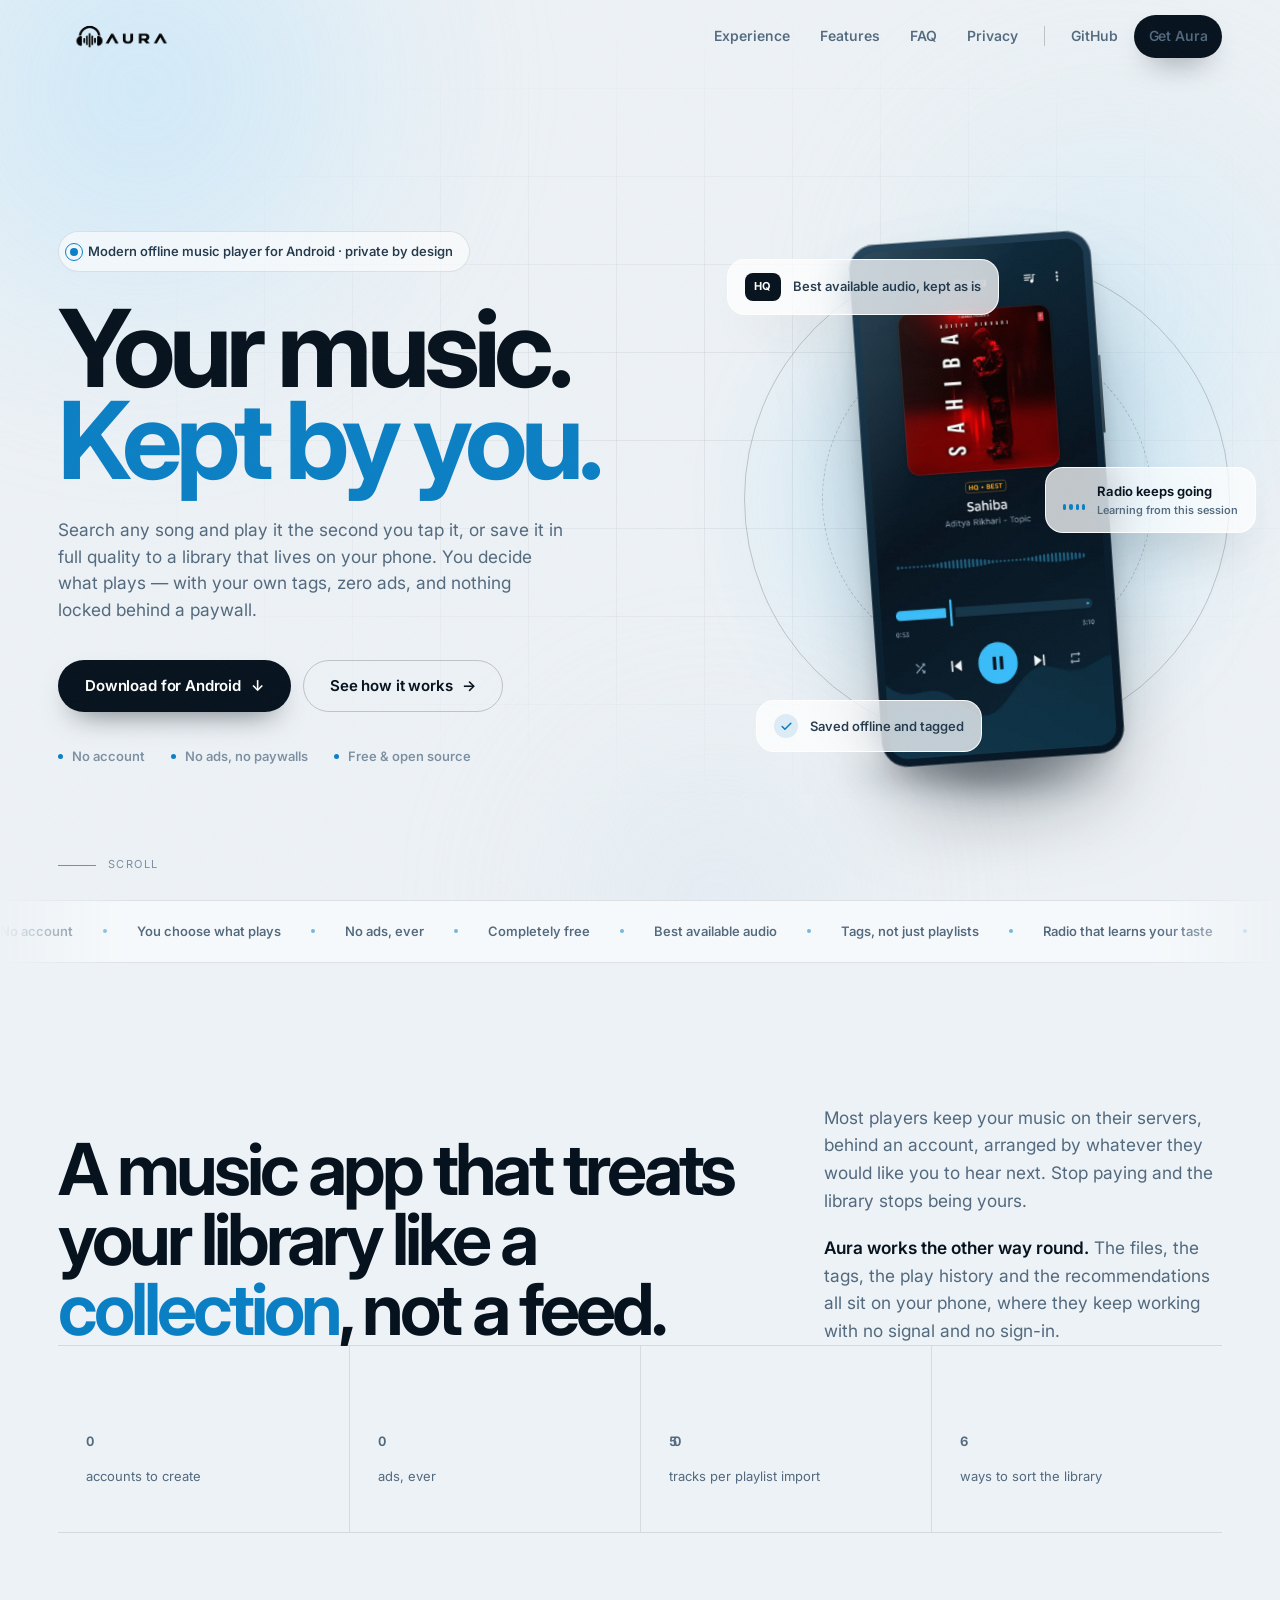
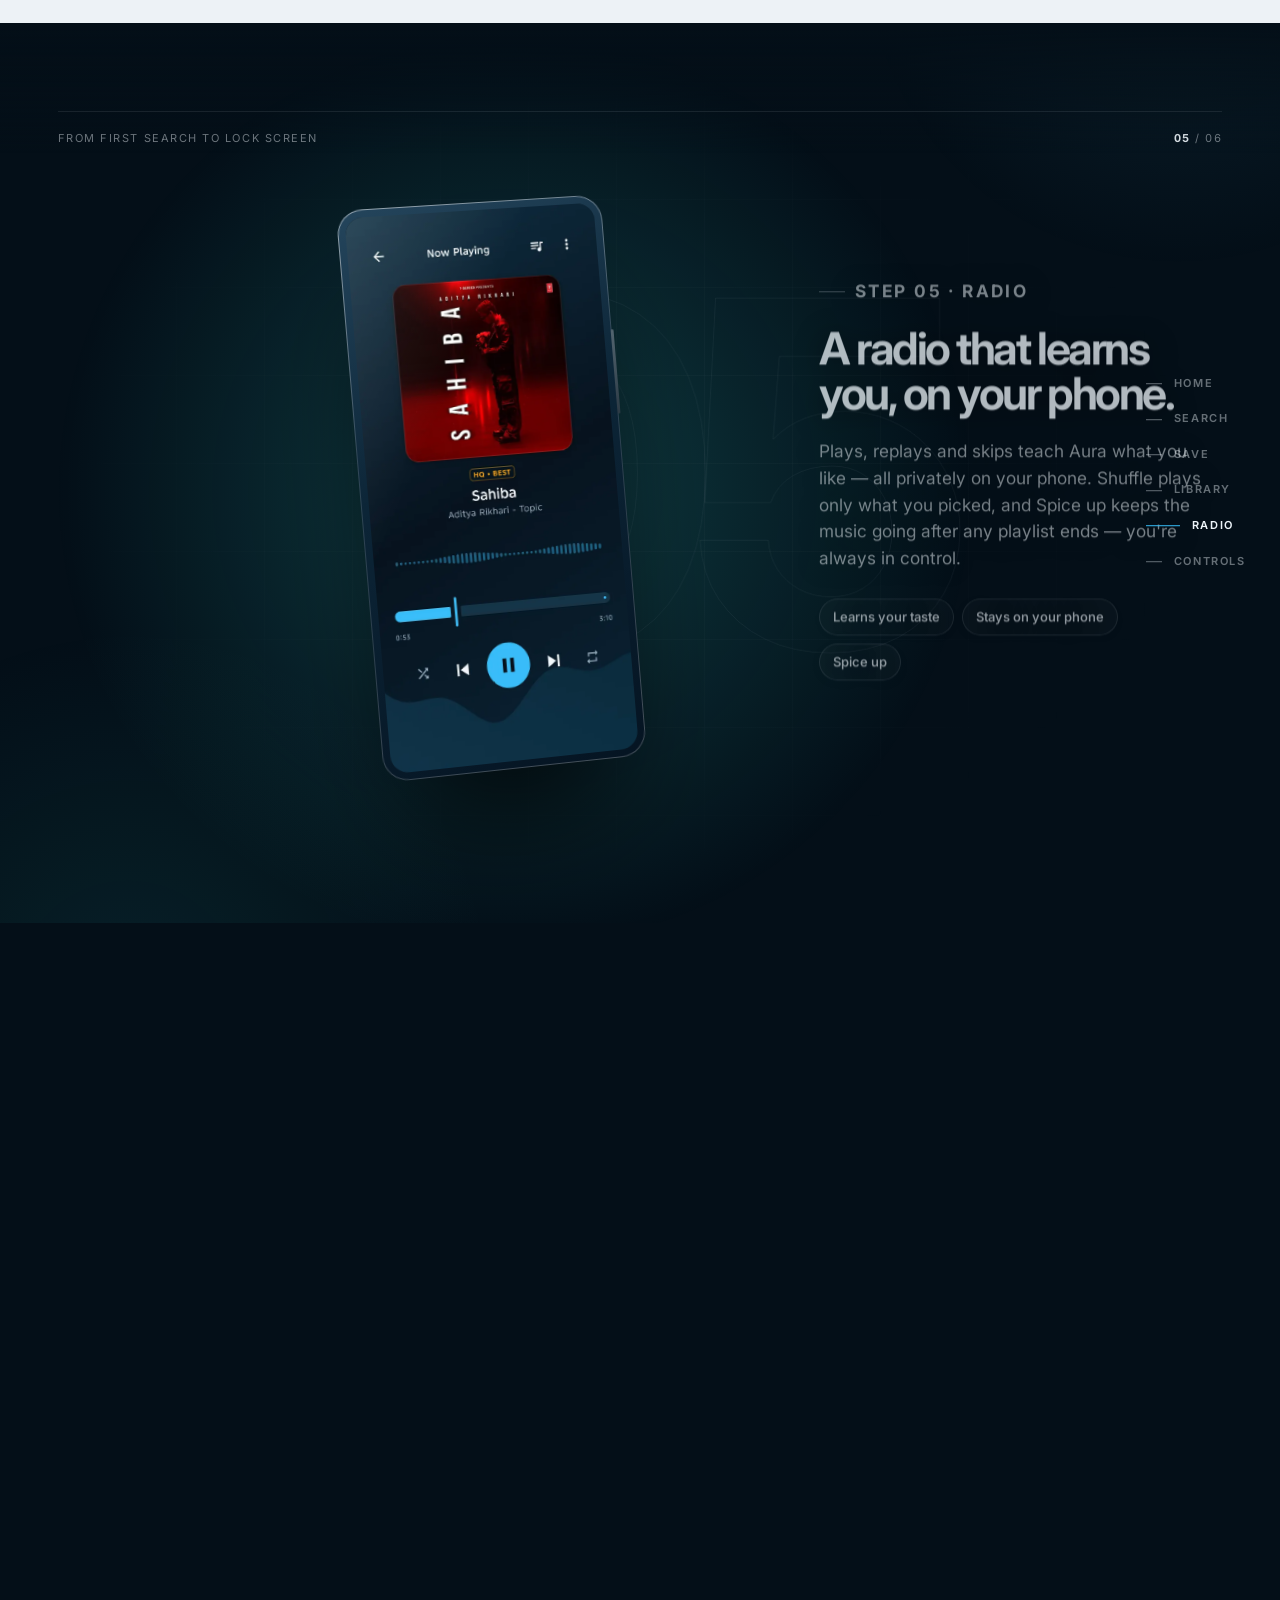
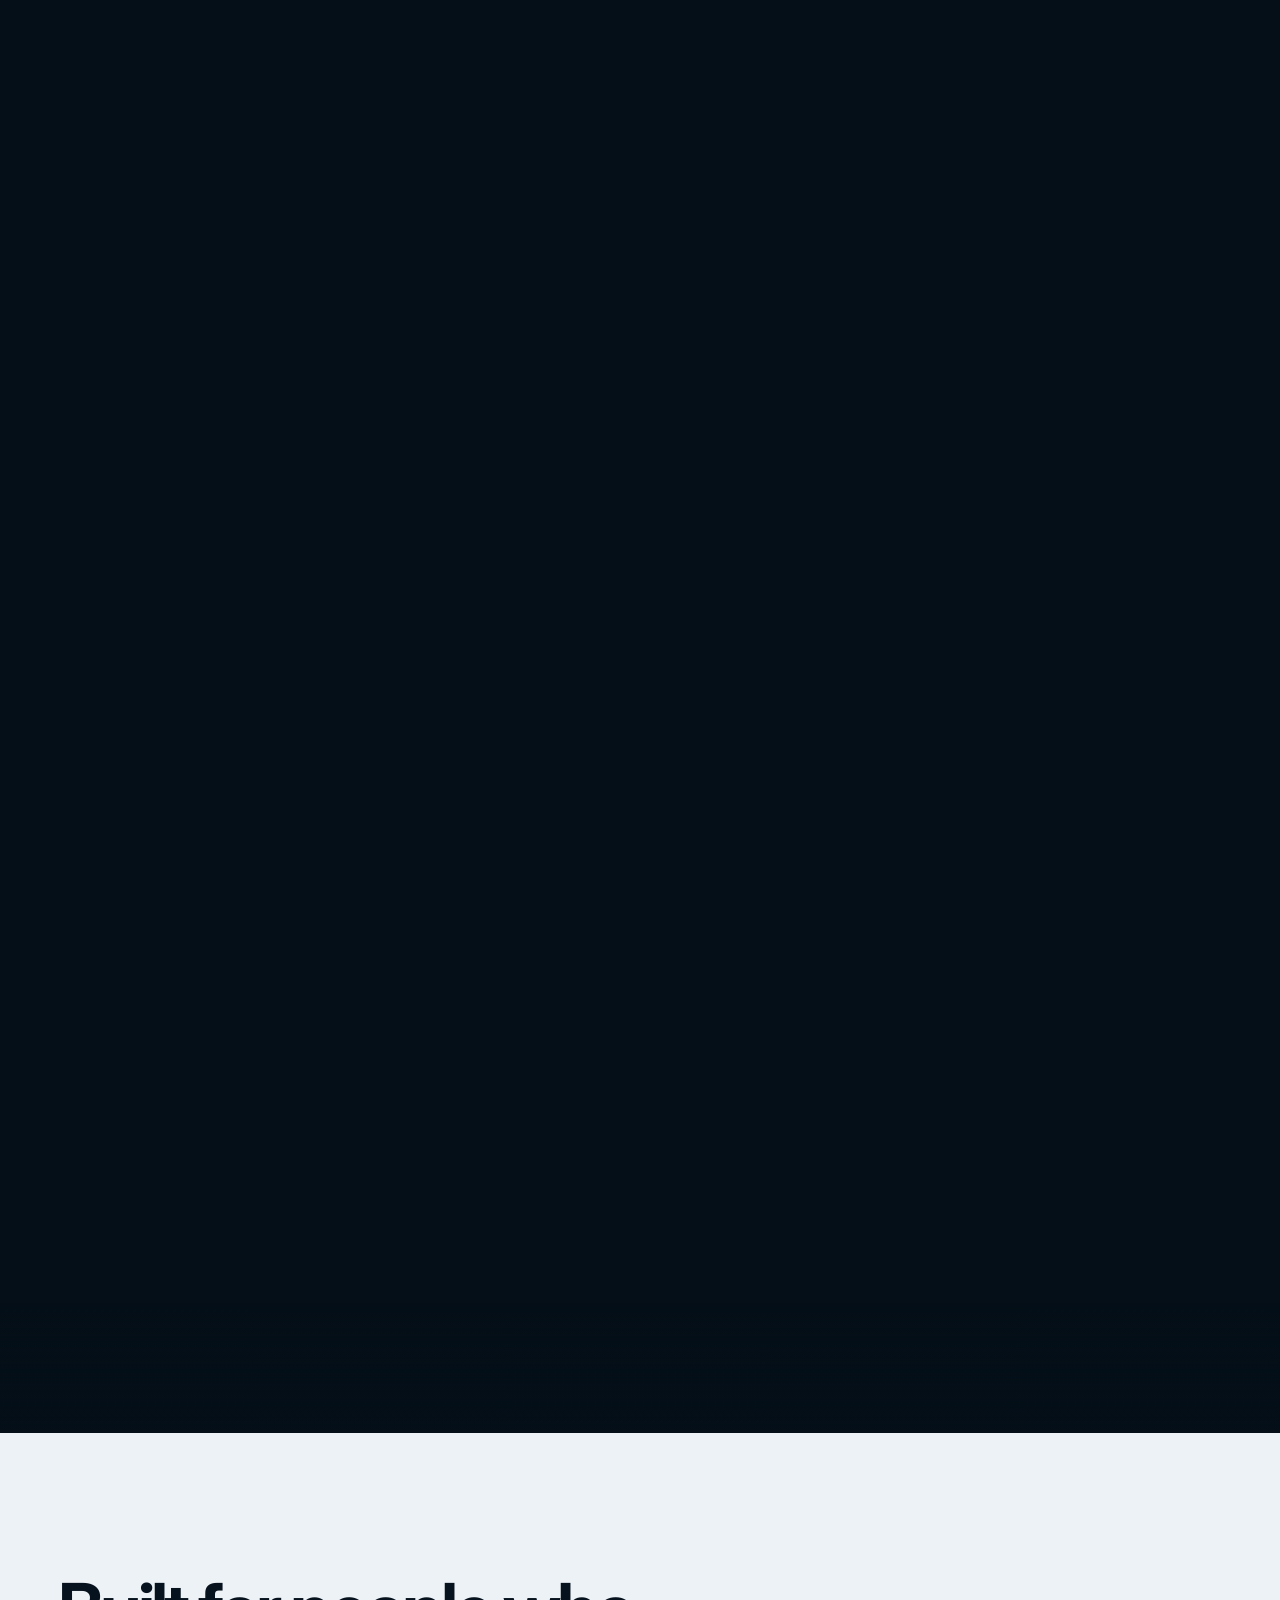
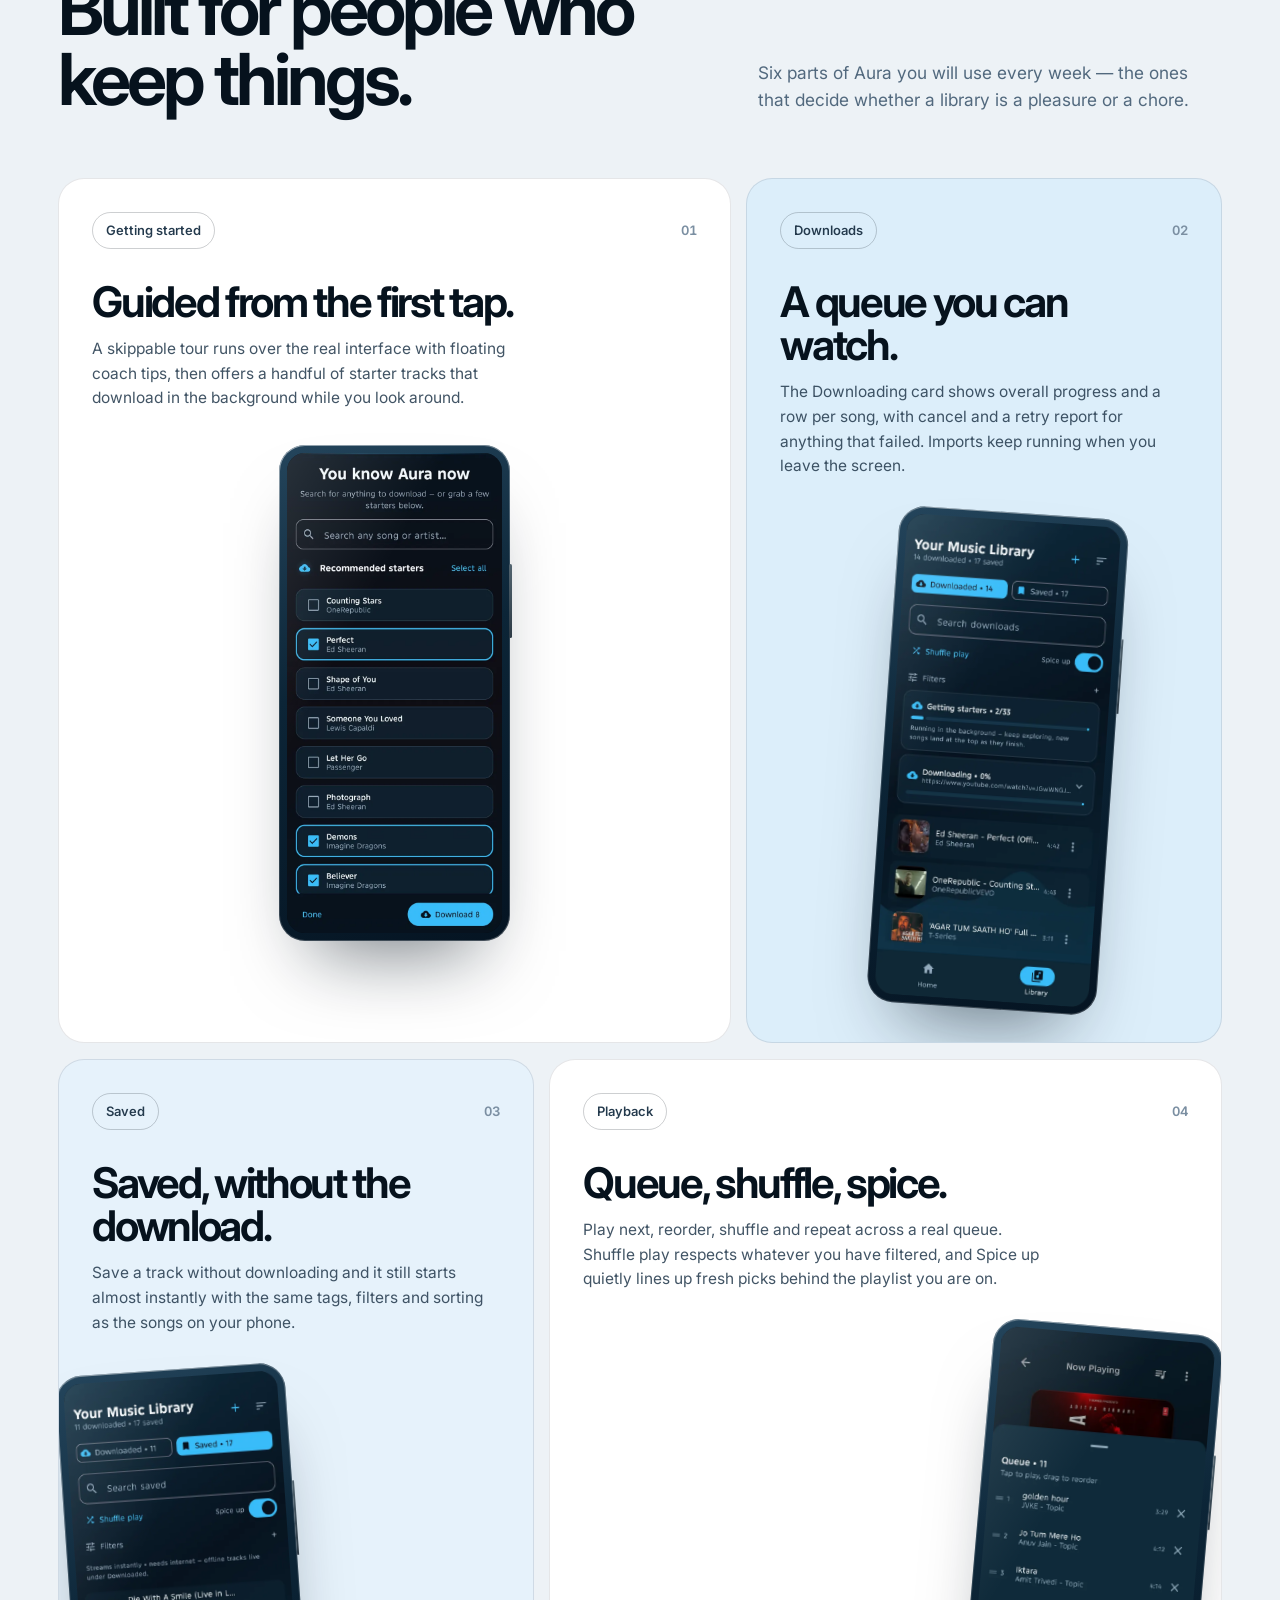
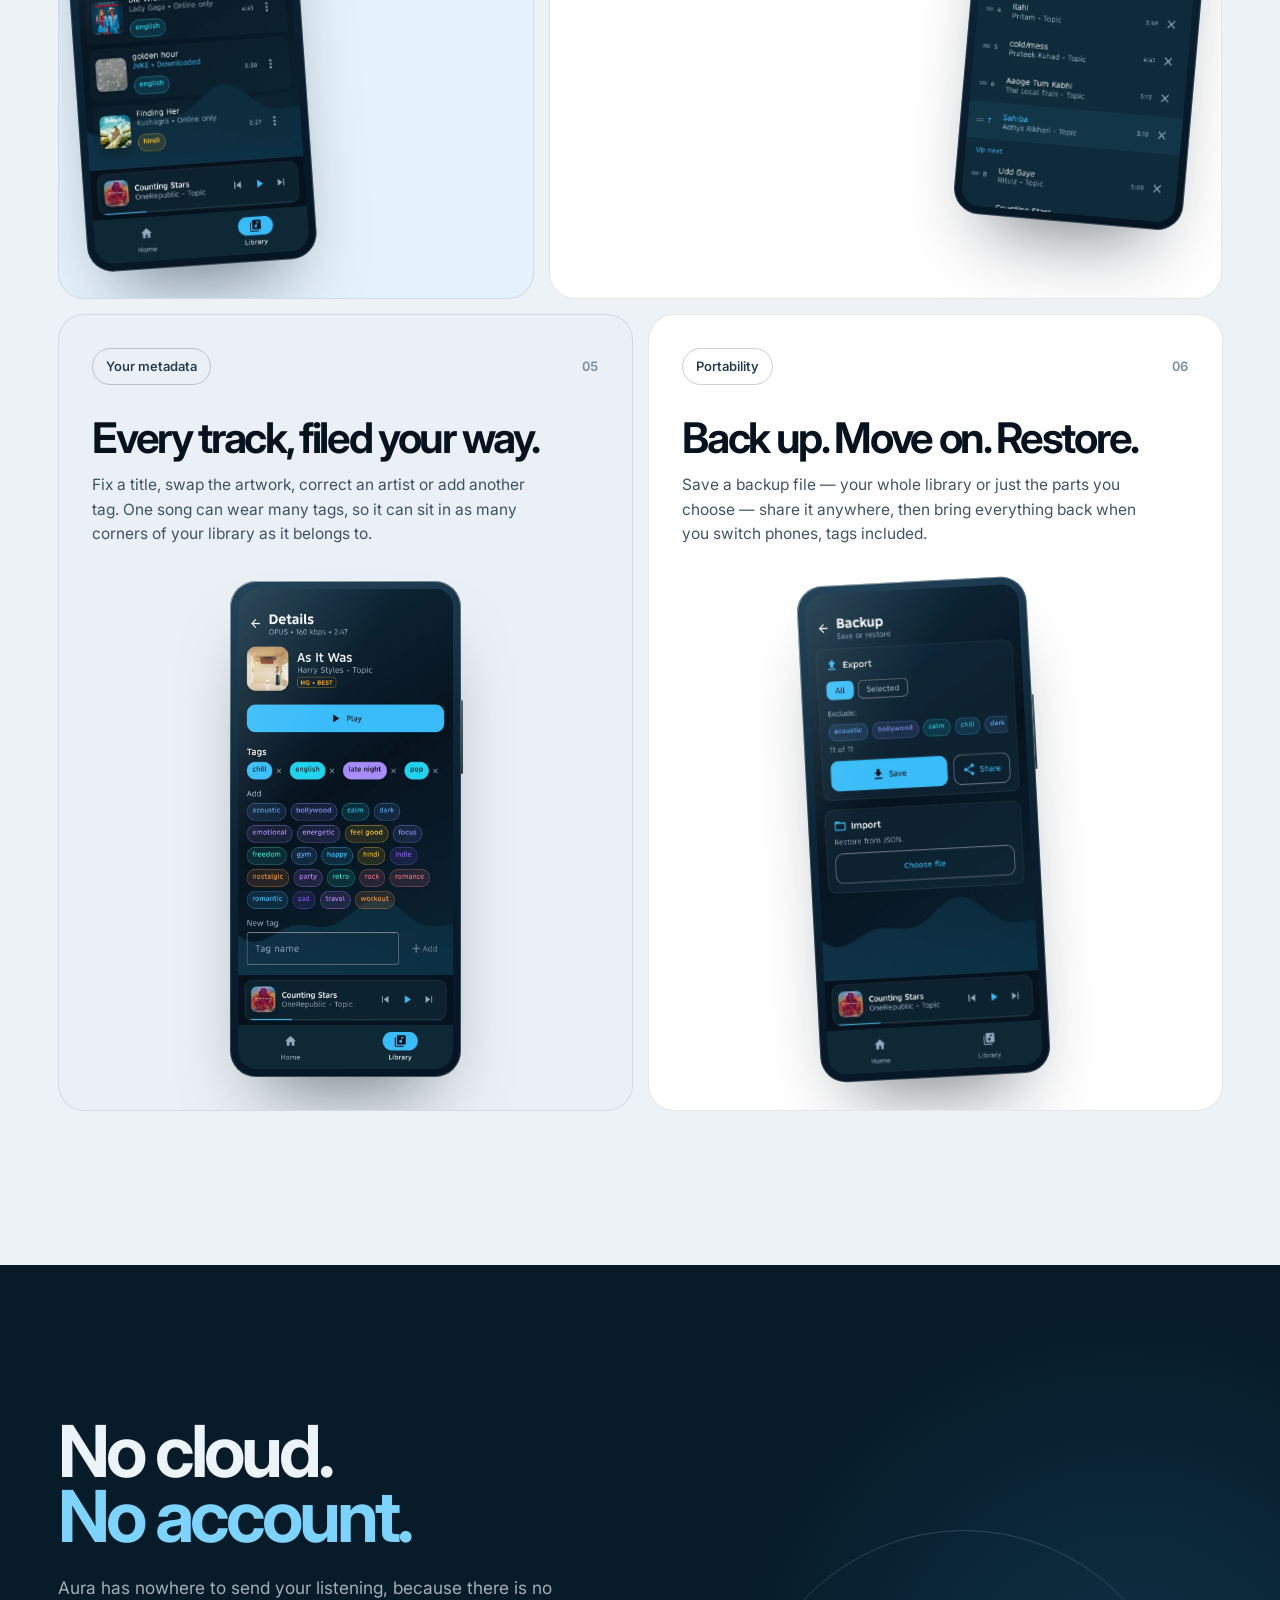
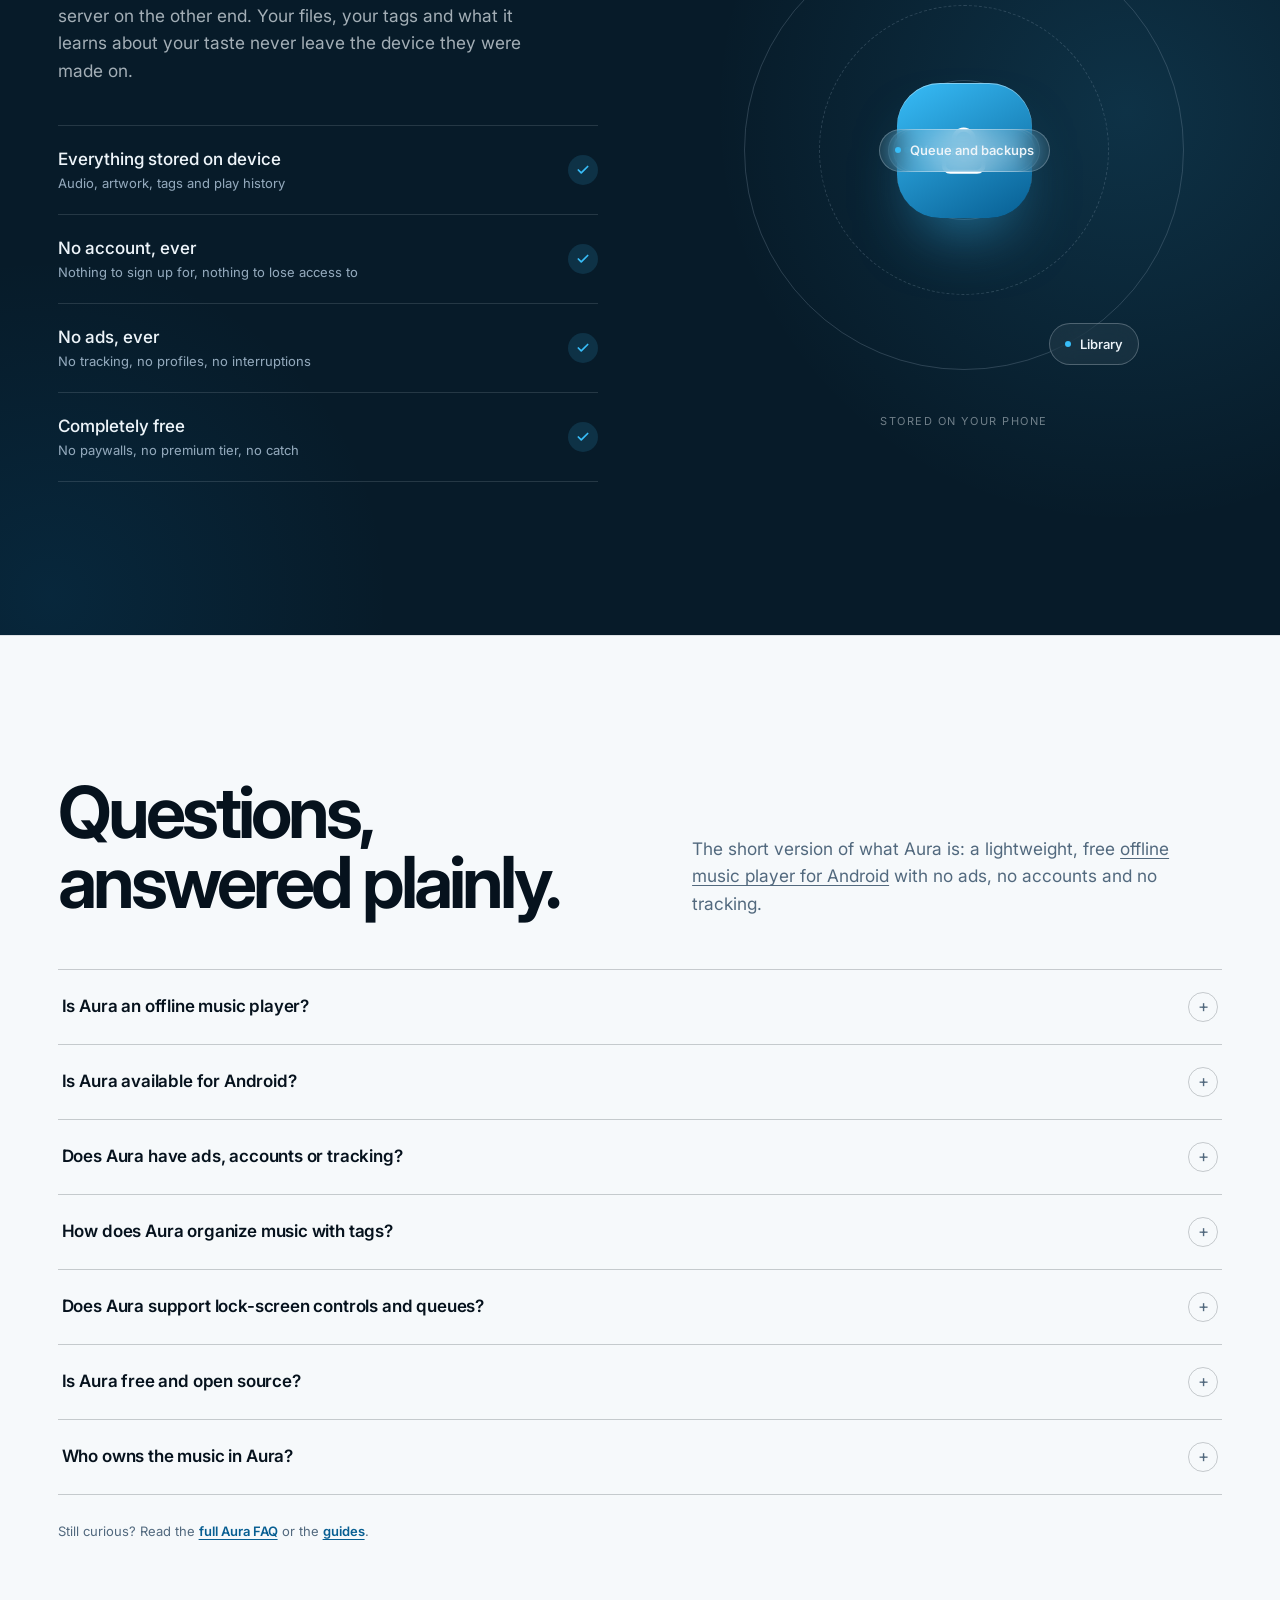
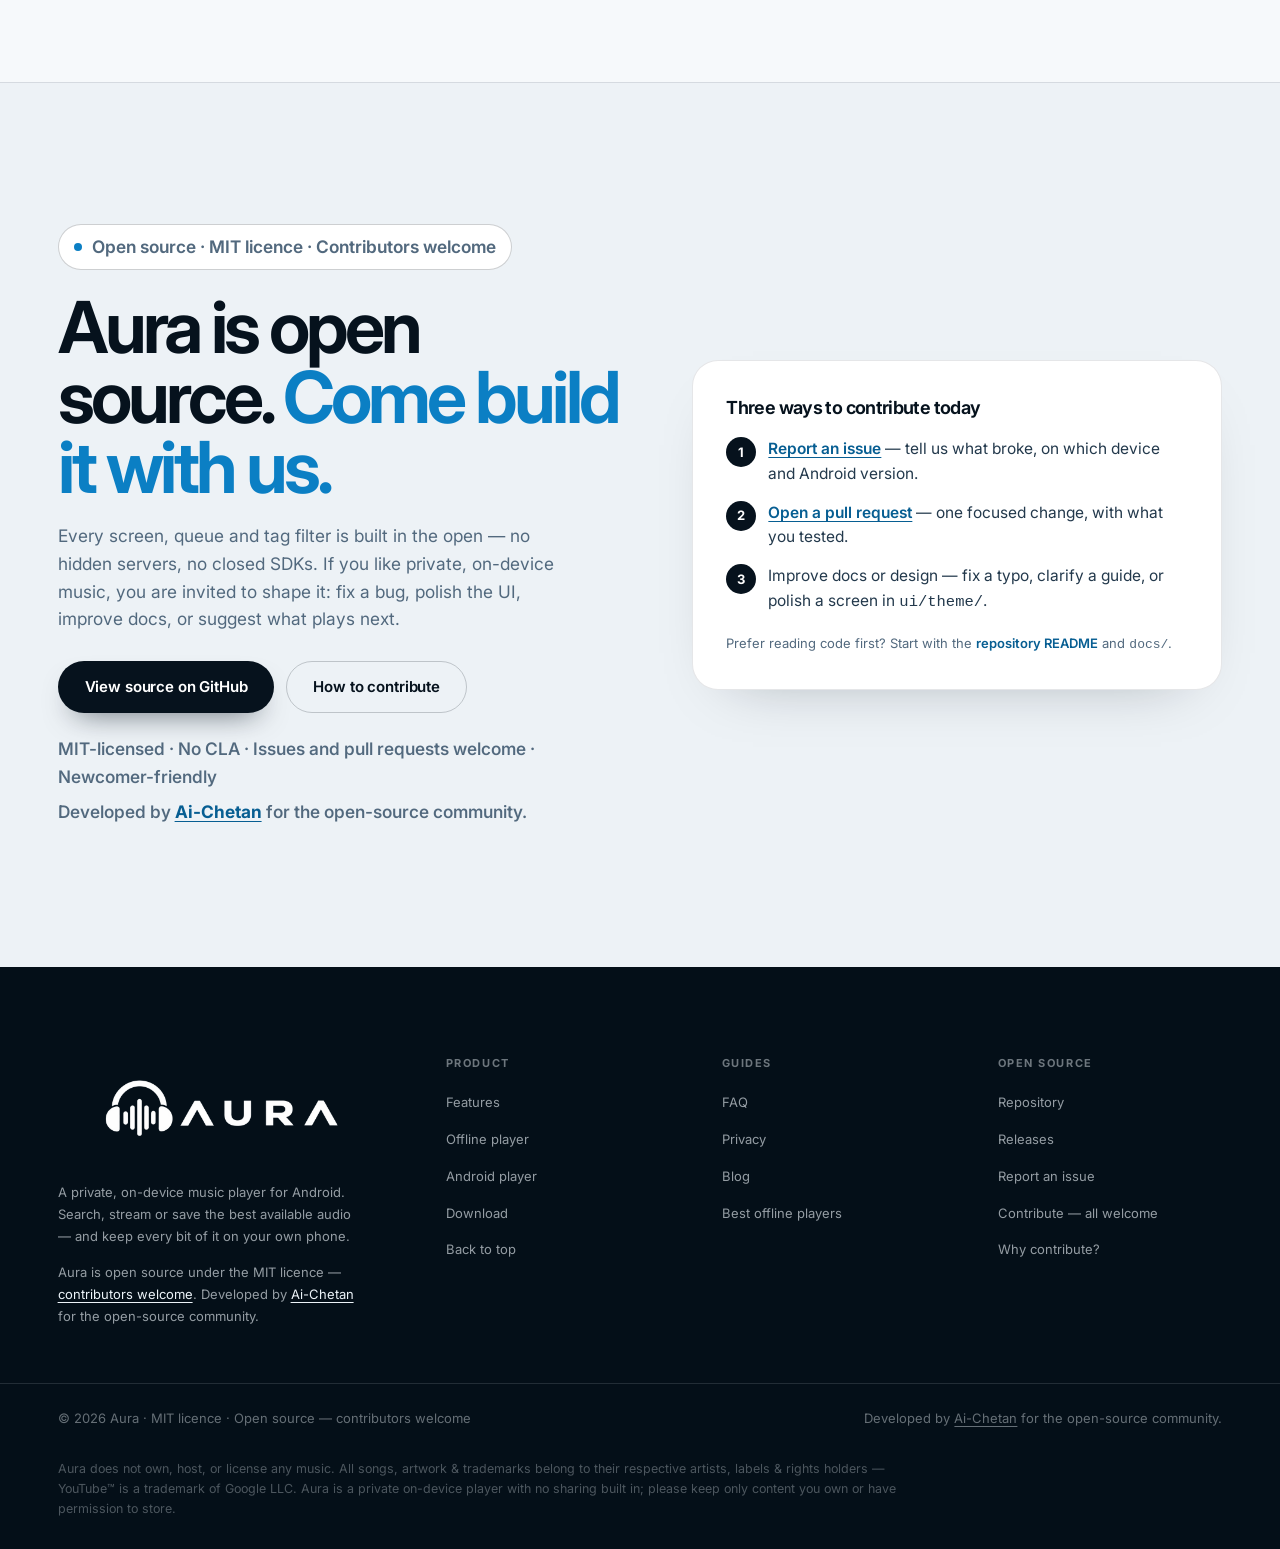
==== commit a6a8e690: "fix: signed release APK and no PWA install prompt The v1.0 APK was unsigned, so Android rejected it " ====
--- a/site/index.html
+++ b/site/index.html
@@ -15,7 +15,11 @@
 
   <link rel="icon" type="image/x-icon" href="aura-favicon.ico">
   <link rel="icon" type="image/x-icon" href="aura.ico">
-  <link rel="manifest" href="manifest.webmanifest">
+  <!-- No PWA manifest link on purpose: the real app is the Android APK on the
+       Download page. Linking the manifest makes mobile Chrome offer this
+       website itself as an installable "Aura Music" app, which confuses users.
+       Removing it changes nothing for SEO (manifests are not a ranking factor);
+       all meta/OG/JSON-LD/sitemap/robots stay intact. -->
 
   <meta property="og:type" content="website">
   <meta property="og:site_name" content="Aura Music">
